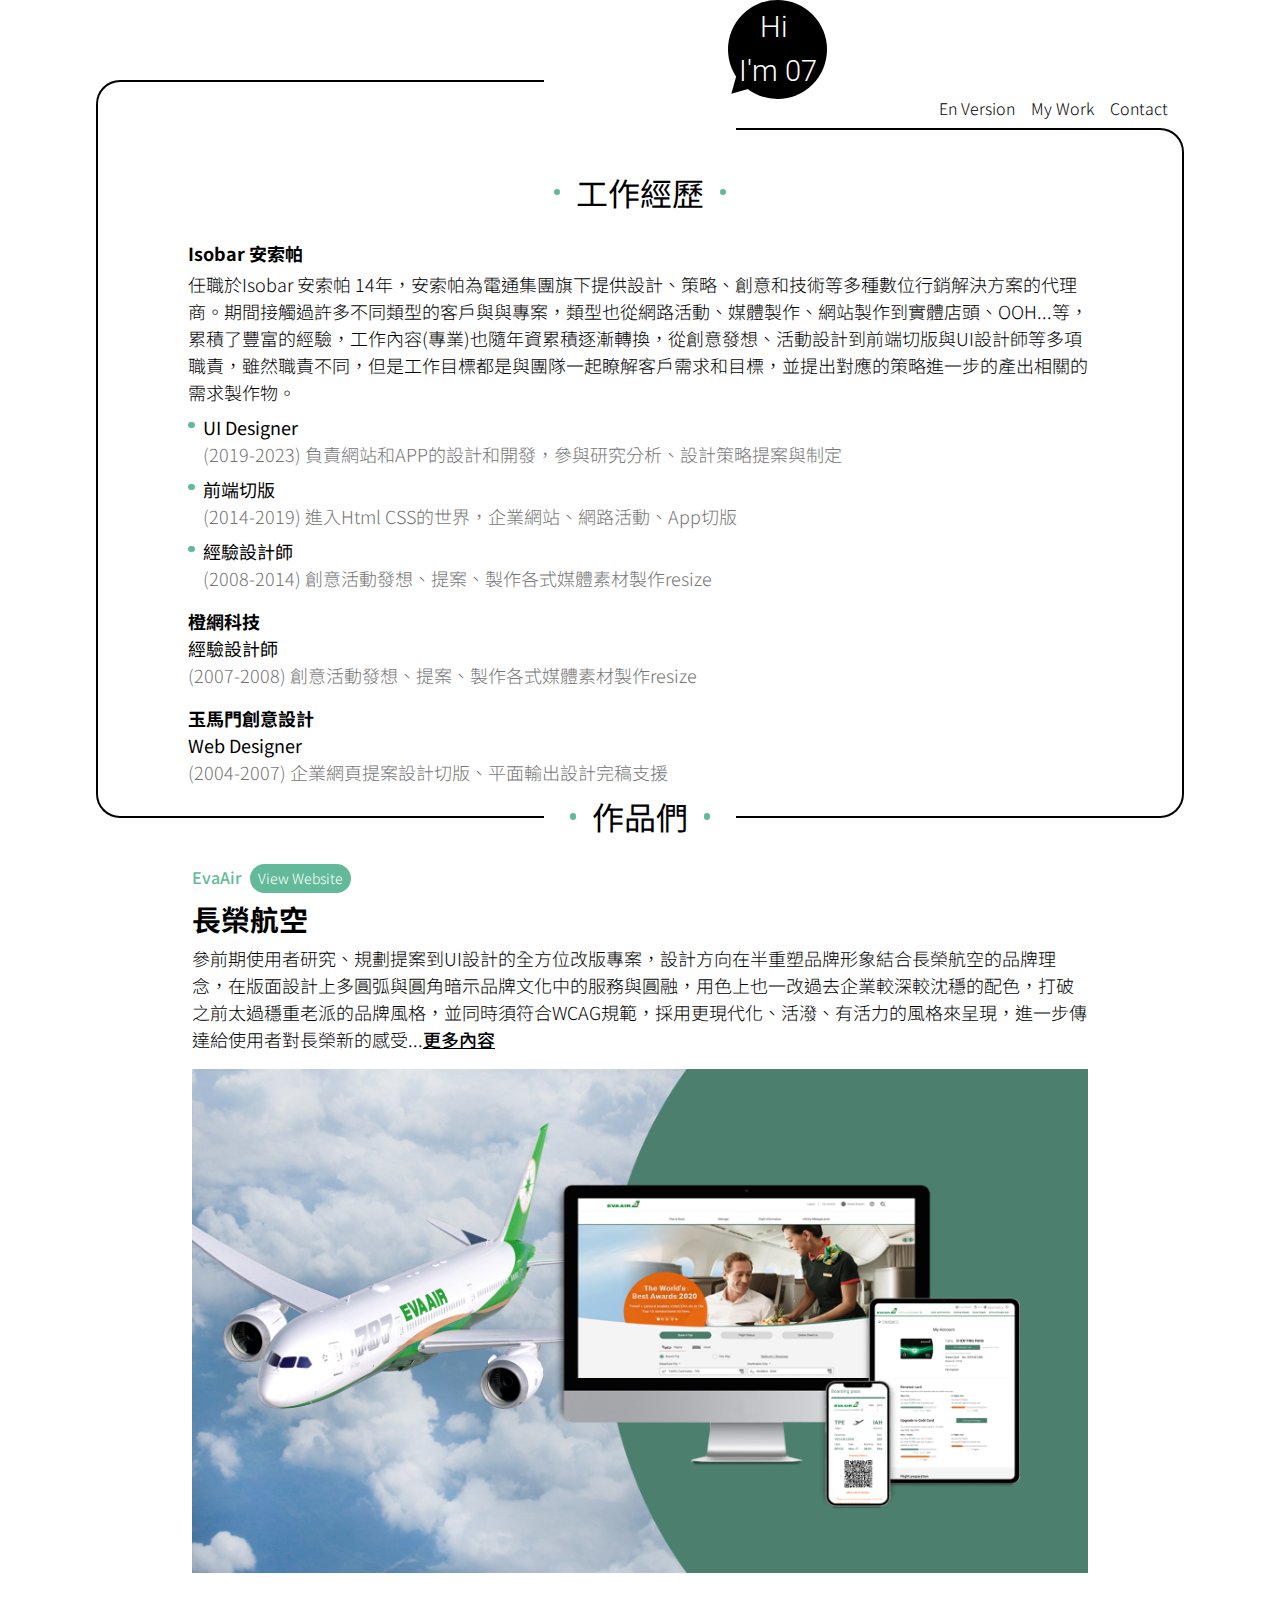
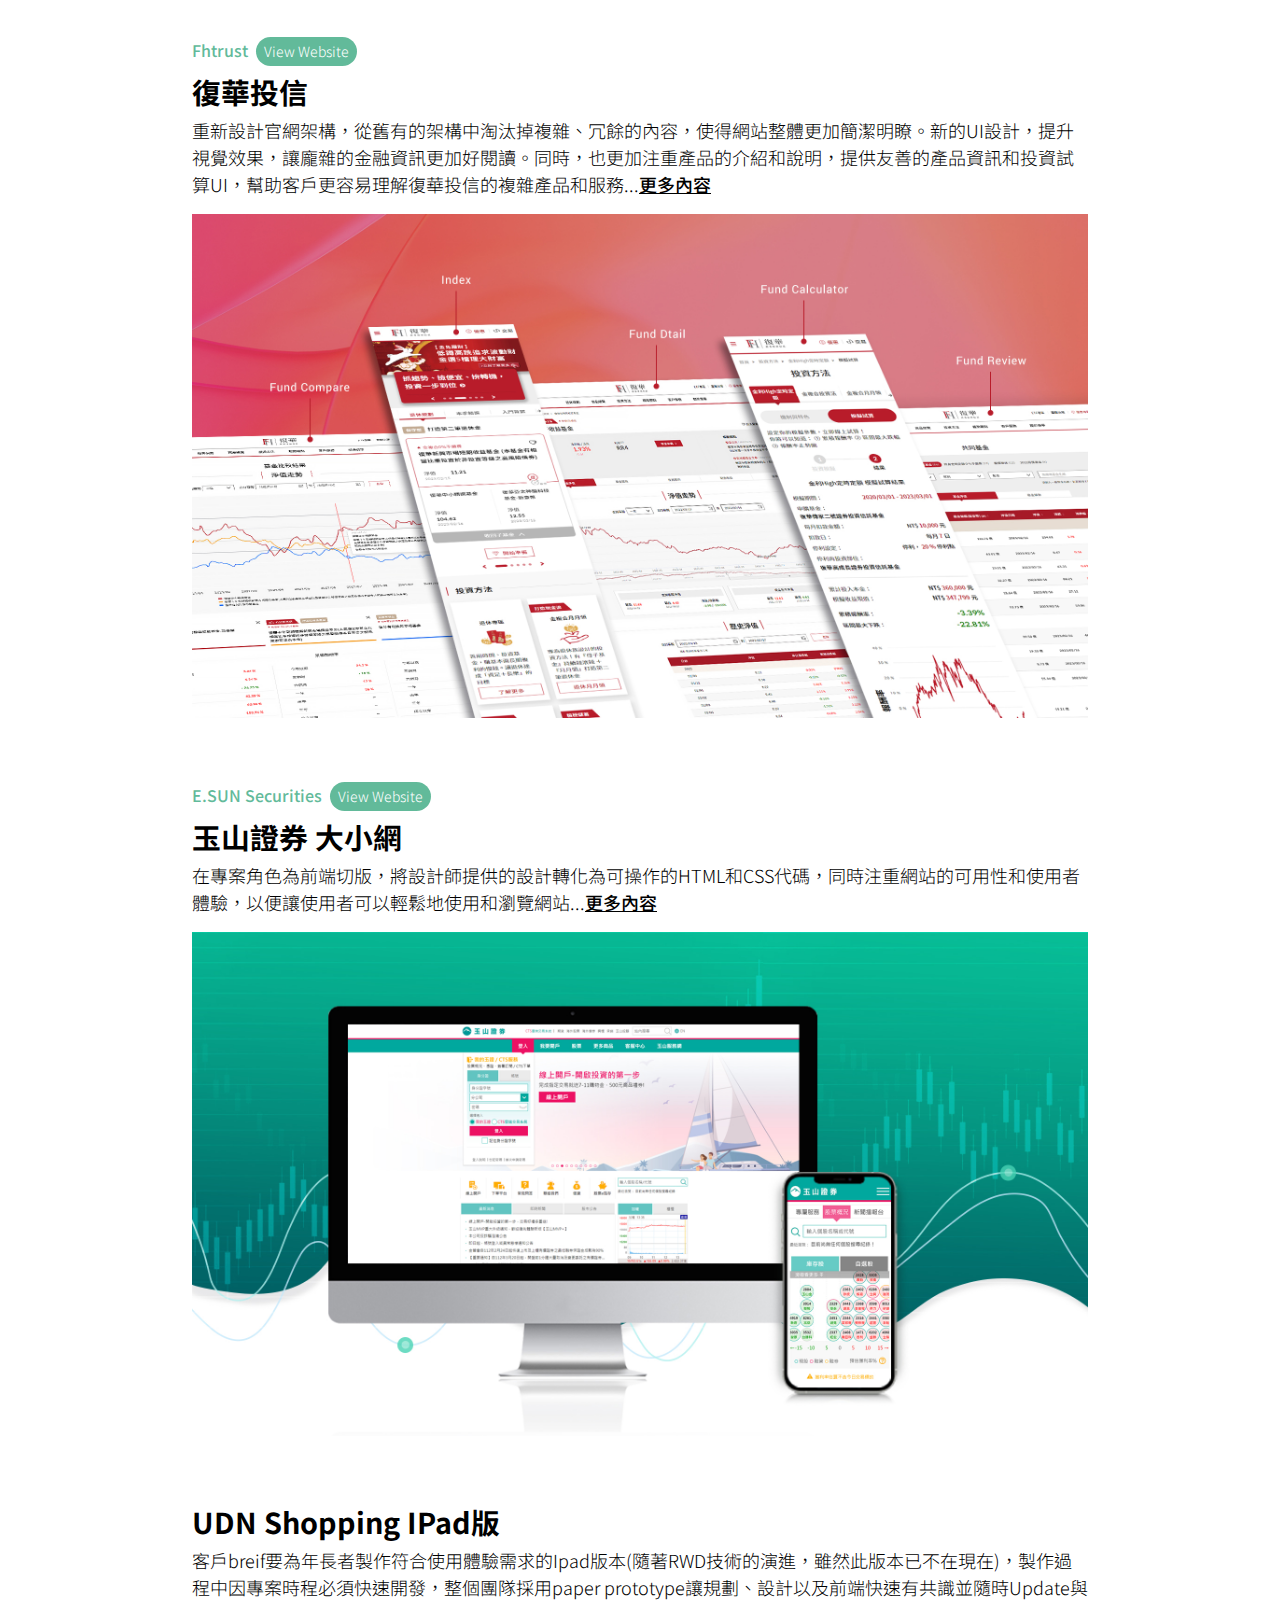
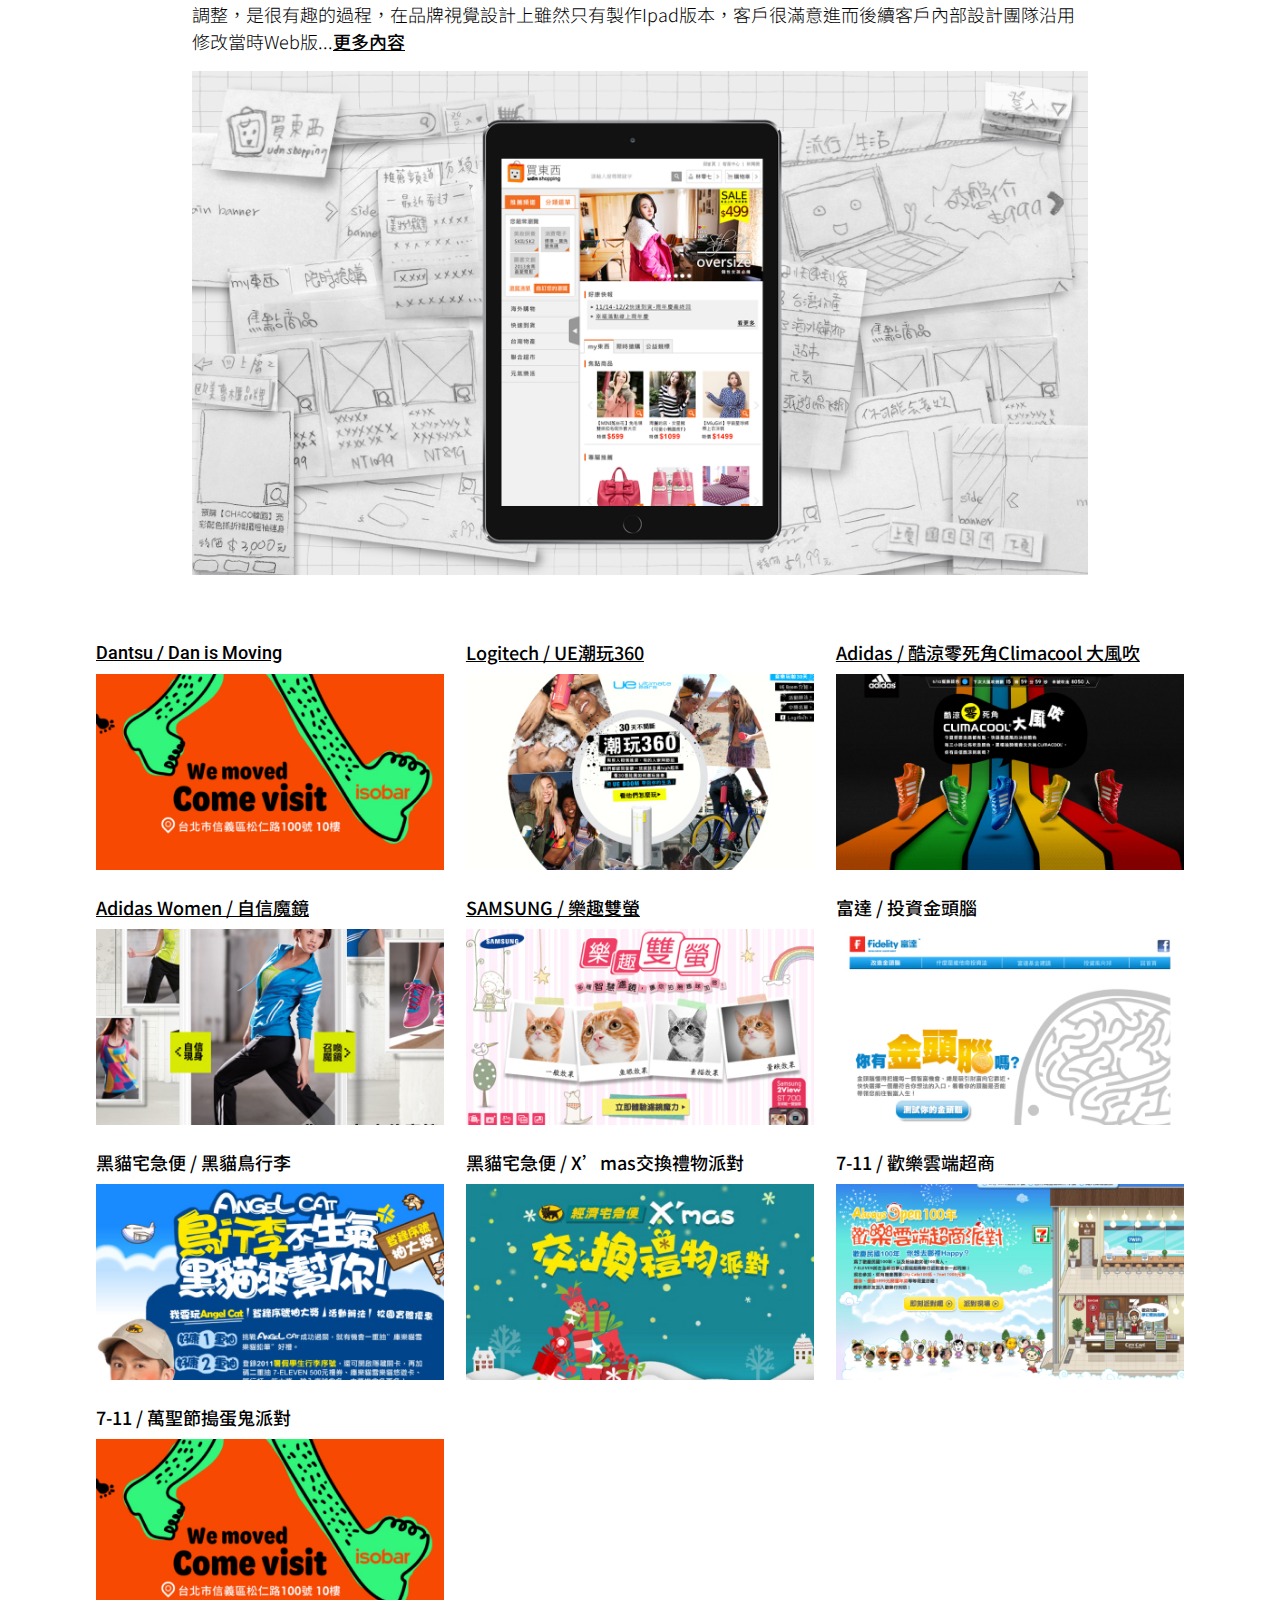
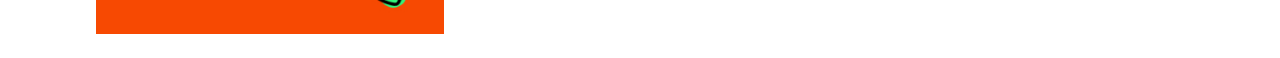
==== index.html @ 04540aa7 "content upload" ====
<!DOCTYPE html>
<html lang="zh-tw">

<head>
	<meta charset="UTF-8">
	<meta http-equiv="X-UA-Compatible" content="IE=edge">
	<meta name="viewport" content="width=device-width, initial-scale=1.0">
	<link rel="stylesheet" href="css/style.min.css">
	<link rel="preconnect" href="https://fonts.googleapis.com">
	<link rel="preconnect" href="https://fonts.gstatic.com" crossorigin>
	<link
		href="https://fonts.googleapis.com/css2?family=Noto+Sans+TC:wght@300;400;500;700&family=Roboto:wght@100;300;400;500;700&display=swap"
		rel="stylesheet">
	<title>07's Profile</title>
</head>

<body>
	<div id="wrap" class="mt-10">
		<h1 class="sr-only">07's Profile</h1>
		<div class="info contentWidth">
			<div class="avatar">
				<div class="avatarImg fontRobo"></div>
			</div>
			<nav class="nav">
				<a class="nav-item">En Version</a>
				<a class="nav-item">My Work</a>
				<a class="nav-item">Contact</a>
			</nav>
			<div class="infoContent mb-4">
				<h2 class="h2 h2--dots font-xLarge font-weight400 mt-2">工作經歷</h2>
				<div class="description mt-6 mb-8">
					<p class="font-medium font-weight700">Isobar 安索帕</p>
					<p class="font-medium mt-1">
						任職於Isobar 安索帕
						14年，安索帕為電通集團旗下提供設計、策略、創意和技術等多種數位行銷解決方案的代理商。期間接觸過許多不同類型的客戶與與專案，類型也從網路活動、媒體製作、網站製作到實體店頭、OOH...等，累積了豐富的經驗，工作內容(專業)也隨年資累積逐漸轉換，從創意發想、活動設計到前端切版與UI設計師等多項職責，雖然職責不同，但是工作目標都是與團隊一起瞭解客戶需求和目標，並提出對應的策略進一步的產出相關的需求製作物。
					</p>
					<ul class="timeline mt-2 mb-4">
						<li class="timeline-item">
							<p class="font-medium font-weight400">UI Designer<br /><span
									class="font-gray500 font-weight300">(2019-2023)
									負責網站和APP的設計和開發，參與研究分析、設計策略提案與制定</span>
							</p>
						</li>
						<li class="timeline-item">
							<p class="font-medium font-weight400">前端切版<br /><span
									class="font-gray500 font-weight300">(2014-2019) 進入Html CSS的世界，企業網站、網路活動、App切版</span>
							</p>
						</li>
						<li class="timeline-item">
							<p class="font-medium font-weight400">經驗設計師<br /><span
									class="font-gray500 font-weight300">(2008-2014) 創意活動發想、提案、製作各式媒體素材製作resize</span>
							</p>
						</li>
					</ul>
					<p class="font-medium font-weight700 mt-4">橙網科技</p>
					<p class="font-medium font-weight400">經驗設計師<br /><span
							class="font-gray500 font-weight300">(2007-2008) 創意活動發想、提案、製作各式媒體素材製作resize</span></p>
					<p class="font-medium font-weight700 mt-4">玉馬門創意設計</p>
					<p class="font-medium font-weight400">Web Designer<br /><span
							class="font-gray500 font-weight300">(2004-2007) 企業網頁提案設計切版、平面輸出設計完稿支援</span></p>
				</div>
			</div>
		</div>
		<div class="works articleWidth">
			<h2 class="h2 h2--dots h2--works font-xLarge font-weight400">作品們</h2>
			<ul class="listWorks mt-6">
				<li class="listWorks-item">
					<p><span class="font-cyan500 font-weight500">EvaAir</span><a
							href="https://www.evaair.com/zh-tw/index.html" target="_bl
						" class="link--linkOut">View
							Website</a></p>
					<h3 class="h3 font-large font-weight700 mt-1">長榮航空</h3>
					<p class="font-medium font-weight300 mt-1">
						參前期使用者研究、規劃提案到UI設計的全方位改版專案，設計方向在半重塑品牌形象結合長榮航空的品牌理念，在版面設計上多圓弧與圓角暗示品牌文化中的服務與圓融，用色上也一改過去企業較深較沈穩的配色，打破之前太過穩重老派的品牌風格，並同時須符合WCAG規範，採用更現代化、活潑、有活力的風格來呈現，進一步傳達給使用者對長榮新的感受...<a
							href="works1.html" class="link--works font-weight500">更多內容</a>
					</p>
					<img src="images/img-work1.jpg" class="img mt-4" />
				</li>
				<li class="listWorks-item">
					<p><span class="font-cyan500 font-weight500">Fhtrust</span><a href="https://www.fhtrust.com.tw/"
							target="_bl
						" class="link--linkOut">View
							Website</a></p>
					<h3 class="h3 font-large font-weight700 mt-1">復華投信</h3>
					<p class="font-medium font-weight300 mt-1">
						重新設計官網架構，從舊有的架構中淘汰掉複雜、冗餘的內容，使得網站整體更加簡潔明瞭。新的UI設計，提升視覺效果，讓龐雜的金融資訊更加好閱讀。同時，也更加注重產品的介紹和說明，提供友善的產品資訊和投資試算UI，幫助客戶更容易理解復華投信的複雜產品和服務...<a
							href="works2.html" class="link--works font-weight500">更多內容</a>
					</p>
					<img src="images/img-work2.jpg" class="img mt-4" />
				</li>
				<li class="listWorks-item">
					<p><span class="font-cyan500 font-weight500">E.SUN Securities</span><a
							href="https://www.esunsec.com.tw/" target="_bl
						" class="link--linkOut">View
							Website</a></p>
					<h3 class="h3 font-large font-weight700 mt-1">玉山證券 大小網</h3>
					<p class="font-medium font-weight300 mt-1">
						在專案角色為前端切版，將設計師提供的設計轉化為可操作的HTML和CSS代碼，同時注重網站的可用性和使用者體驗，以便讓使用者可以輕鬆地使用和瀏覽網站...<a
							href="works3.html" class="link--works font-weight500">更多內容</a>
					</p>
					<img src="images/img-work3.jpg" class="img mt-4" />
				</li>
				<li class="listWorks-item">
					<h3 class="h3 font-large font-weight700 mt-1">UDN Shopping IPad版</h3>
					<p class="font-medium font-weight300 mt-1">
						客戶breif要為年長者製作符合使用體驗需求的Ipad版本(隨著RWD技術的演進，雖然此版本已不在現在)，製作過程中因專案時程必須快速開發，整個團隊採用paper
						prototype讓規劃、設計以及前端快速有共識並隨時Update與調整，是很有趣的過程，在品牌視覺設計上雖然只有製作Ipad版本，客戶很滿意進而後續客戶內部設計團隊沿用修改當時Web版...<a
							href="works3.html" class="link--works font-weight500">更多內容</a>
					</p>
					<img src="images/img-work4.jpg" class="img mt-4" />
				</li>
			</ul>
		</div>
		<ul class="listMoreWork contentWidth">
			<li class="listMoreWork-item">
				<a href="javascript:;" class="link--works">
					<p class="fontRobo font-medium font-weight500">Dantsu / Dan is Moving</p>
					<img src="images/img-moreWorks1.jpg" alt="" class="img mt-2">
				</a>
			</li>
			<li class="listMoreWork-item">
				<a href="javascript:;" class="link--works">
					<p class="font-medium font-weight500">Logitech / UE潮玩360</p>
					<img src="images/img-moreWorks2.jpg" alt="" class="img mt-2">
				</a>
			</li>
			<li class="listMoreWork-item">
				<a href="javascript:;" class="link--works">
					<p class="font-medium font-weight500">Adidas / 酷涼零死角Climacool 大風吹</p>
					<img src="images/img-moreWorks3.jpg" alt="" class="img mt-2">
				</a>
			</li>
			<li class="listMoreWork-item">
				<a href="javascript:;" class="link--works">
					<p class="font-medium font-weight500">Adidas Women / 自信魔鏡</p>
					<img src="images/img-moreWorks4.jpg" alt="" class="img mt-2">
				</a>
			</li>
			<li class="listMoreWork-item">
				<a href="javascript:;" class="link--works">
					<p class="font-medium font-weight500">SAMSUNG / 樂趣雙螢</p>
					<img src="images/img-moreWorks5.jpg" alt="" class="img mt-2">
				</a>
			</li>
			<li class="listMoreWork-item">
				<p class="font-medium font-weight500">富達 / 投資金頭腦</p>
				<img src="images/img-moreWorks6.jpg" alt="" class="img mt-2">
			</li>
			<li class="listMoreWork-item">
				<p class="font-medium font-weight500">黑貓宅急便 / 黑貓鳥行李</p>
				<img src="images/img-moreWorks7.jpg" alt="" class="img mt-2">
			</li>
			<li class="listMoreWork-item">
				<p class="font-medium font-weight500">黑貓宅急便 / X’mas交換禮物派對</p>
				<img src="images/img-moreWorks8.jpg" alt="" class="img mt-2">
			</li>
			<li class="listMoreWork-item">
				<p class="font-medium font-weight500">7-11 / 歡樂雲端超商</p>
				<img src="images/img-moreWorks9.jpg" alt="" class="img mt-2">
			</li>
			<li class="listMoreWork-item">
				<p class="font-medium font-weight500">7-11 / 萬聖節搗蛋鬼派對</p>
				<img src="images/img-moreWorks1.jpg" alt="" class="img mt-2">
			</li>
		</ul>
	</div>
</body>

</html>
---- css/style.min.css ----
*,*:before,*:after{box-sizing:border-box}html,body,div,span,object,iframe,figure,h1,h2,h3,h4,h5,h6,p,blockquote,pre,a,code,em,img,small,strike,strong,sub,sup,tt,b,u,i,ol,ul,li,fieldset,form,label,table,caption,tbody,tfoot,thead,tr,th,td,main,canvas,embed,footer,header,nav,section,video{margin:0;padding:0;border:0;font-size:100%;font:inherit;vertical-align:baseline;text-rendering:optimizeLegibility;-webkit-font-smoothing:antialiased;-webkit-text-size-adjust:none;-moz-text-size-adjust:none;text-size-adjust:none}footer,header,nav,section,main{display:block}body{line-height:1}ol,ul{list-style:none}blockquote,q{quotes:none}blockquote:before,blockquote:after,q:before,q:after{content:"";content:none}table{border-collapse:collapse;border-spacing:0}input{-webkit-appearance:none;border-radius:0}input,label,select,button,textarea{margin:0;border:0;padding:0;display:inline-block;vertical-align:middle;white-space:normal;background:none;line-height:1;border-radius:0}input:focus{outline:0}input,textarea{box-sizing:content-box}.sr-only{width:1px;height:1px;display:inline-block;position:absolute;padding:0;margin:-1px;border:0;clip:rect(0 0 0 0);overflow:hidden}:root{--font-xxLarge: 3rem;--font-xLarge: 2rem;--font-large: 1.8rem;--font-medium: 1.125rem;--font-small: 0.875rem;--gray-900: #000000;--gray-500: #767676;--gray-200: #CCCCCC;--cyan-500: #62BA9A;--green-eva: #4B7D6B}.block{display:block}.inlineBlock{display:inline-block}.bold{font-weight:bold}.alignCenter{text-align:center}.sr-only{width:1px;height:1px;display:inline-block;position:absolute;padding:0;margin:-1px;border:0;clip:rect(0 0 0 0);overflow:hidden}.fontRobo{font-family:"Roboto"}.h2--dots{display:flex;justify-content:center;align-items:center}.h2--dots::before,.h2--dots::after{content:"";width:.4rem;height:.4rem;display:inline-block;background:var(--cyan-500);border-radius:50%;margin:0 1rem}.h2--works{margin-top:-1.6rem}.font-xxLarge{font-size:var(--font-xxLarge)}.font-xLarge{font-size:var(--font-xLarge)}.font-large{font-size:var(--font-large)}.font-medium{font-size:var(--font-medium)}.font-small{font-size:var(--font-small)}.font-weight700{font-weight:700}.font-weight500{font-weight:500}.font-weight400{font-weight:400}.font-weight300{font-weight:300}.font-gray500{color:var(--gray-500)}.font-cyan500{color:var(--cyan-500)}.font-white{color:#fff}.text-underline{text-decoration:underline}.mt-1{margin-top:.25rem}.mt-2{margin-top:.5rem}.mt-3{margin-top:.75rem}.mt-4{margin-top:1rem}.mt-5{margin-top:1.25rem}.mt-6{margin-top:1.5rem}.mt-7{margin-top:1.75rem}.mt-8{margin-top:2rem}.mt-9{margin-top:2.25rem}.mt-10{margin-top:2.5rem}.mt-11{margin-top:2.75rem}.mt-12{margin-top:3rem}.mt-13{margin-top:3.25rem}.mt-14{margin-top:3.5rem}.mt-15{margin-top:3.75rem}.mt-16{margin-top:4rem}.mt-17{margin-top:4.25rem}.mt-18{margin-top:4.5rem}.mt-19{margin-top:4.75rem}.mt-20{margin-top:5rem}.mr-1{margin-right:.25rem}.mr-2{margin-right:.5rem}.mr-3{margin-right:.75rem}.mr-4{margin-right:1rem}.mr-5{margin-right:1.25rem}.mr-6{margin-right:1.5rem}.mr-7{margin-right:1.75rem}.mr-8{margin-right:2rem}.mr-9{margin-right:2.25rem}.mr-10{margin-right:2.5rem}.mr-11{margin-right:2.75rem}.mr-12{margin-right:3rem}.mr-13{margin-right:3.25rem}.mr-14{margin-right:3.5rem}.mr-15{margin-right:3.75rem}.mr-16{margin-right:4rem}.mr-17{margin-right:4.25rem}.mr-18{margin-right:4.5rem}.mr-19{margin-right:4.75rem}.mr-20{margin-right:5rem}.mb-1{margin-bottom:.25rem}.mb-2{margin-bottom:.5rem}.mb-3{margin-bottom:.75rem}.mb-4{margin-bottom:1rem}.mb-5{margin-bottom:1.25rem}.mb-6{margin-bottom:1.5rem}.mb-7{margin-bottom:1.75rem}.mb-8{margin-bottom:2rem}.mb-9{margin-bottom:2.25rem}.mb-10{margin-bottom:2.5rem}.mb-11{margin-bottom:2.75rem}.mb-12{margin-bottom:3rem}.mb-13{margin-bottom:3.25rem}.mb-14{margin-bottom:3.5rem}.mb-15{margin-bottom:3.75rem}.mb-16{margin-bottom:4rem}.mb-17{margin-bottom:4.25rem}.mb-18{margin-bottom:4.5rem}.mb-19{margin-bottom:4.75rem}.mb-20{margin-bottom:5rem}.ml-1{margin-left:.25rem}.ml-2{margin-left:.5rem}.ml-3{margin-left:.75rem}.ml-4{margin-left:1rem}.ml-5{margin-left:1.25rem}.ml-6{margin-left:1.5rem}.ml-7{margin-left:1.75rem}.ml-8{margin-left:2rem}.ml-9{margin-left:2.25rem}.ml-10{margin-left:2.5rem}.ml-11{margin-left:2.75rem}.ml-12{margin-left:3rem}.ml-13{margin-left:3.25rem}.ml-14{margin-left:3.5rem}.ml-15{margin-left:3.75rem}.ml-16{margin-left:4rem}.ml-17{margin-left:4.25rem}.ml-18{margin-left:4.5rem}.ml-19{margin-left:4.75rem}.ml-20{margin-left:5rem}.pt-1{padding-top:.25rem}.pt-2{padding-top:.5rem}.pt-3{padding-top:.75rem}.pt-4{padding-top:1rem}.pt-5{padding-top:1.25rem}.pt-6{padding-top:1.5rem}.pt-7{padding-top:1.75rem}.pt-8{padding-top:2rem}.pt-9{padding-top:2.25rem}.pt-10{padding-top:2.5rem}.pt-11{padding-top:2.75rem}.pt-12{padding-top:3rem}.pt-13{padding-top:3.25rem}.pt-14{padding-top:3.5rem}.pt-15{padding-top:3.75rem}.pt-16{padding-top:4rem}.pt-17{padding-top:4.25rem}.pt-18{padding-top:4.5rem}.pt-19{padding-top:4.75rem}.pt-20{padding-top:5rem}.pr-1{padding-right:.25rem}.pr-2{padding-right:.5rem}.pr-3{padding-right:.75rem}.pr-4{padding-right:1rem}.pr-5{padding-right:1.25rem}.pr-6{padding-right:1.5rem}.pr-7{padding-right:1.75rem}.pr-8{padding-right:2rem}.pr-9{padding-right:2.25rem}.pr-10{padding-right:2.5rem}.pr-11{padding-right:2.75rem}.pr-12{padding-right:3rem}.pr-13{padding-right:3.25rem}.pr-14{padding-right:3.5rem}.pr-15{padding-right:3.75rem}.pr-16{padding-right:4rem}.pr-17{padding-right:4.25rem}.pr-18{padding-right:4.5rem}.pr-19{padding-right:4.75rem}.pr-20{padding-right:5rem}.pb-1{padding-bottom:.25rem}.pb-2{padding-bottom:.5rem}.pb-3{padding-bottom:.75rem}.pb-4{padding-bottom:1rem}.pb-5{padding-bottom:1.25rem}.pb-6{padding-bottom:1.5rem}.pb-7{padding-bottom:1.75rem}.pb-8{padding-bottom:2rem}.pb-9{padding-bottom:2.25rem}.pb-10{padding-bottom:2.5rem}.pb-11{padding-bottom:2.75rem}.pb-12{padding-bottom:3rem}.pb-13{padding-bottom:3.25rem}.pb-14{padding-bottom:3.5rem}.pb-15{padding-bottom:3.75rem}.pb-16{padding-bottom:4rem}.pb-17{padding-bottom:4.25rem}.pb-18{padding-bottom:4.5rem}.pb-19{padding-bottom:4.75rem}.pb-20{padding-bottom:5rem}.pl-1{padding-left:.25rem}.pl-2{padding-left:.5rem}.pl-3{padding-left:.75rem}.pl-4{padding-left:1rem}.pl-5{padding-left:1.25rem}.pl-6{padding-left:1.5rem}.pl-7{padding-left:1.75rem}.pl-8{padding-left:2rem}.pl-9{padding-left:2.25rem}.pl-10{padding-left:2.5rem}.pl-11{padding-left:2.75rem}.pl-12{padding-left:3rem}.pl-13{padding-left:3.25rem}.pl-14{padding-left:3.5rem}.pl-15{padding-left:3.75rem}.pl-16{padding-left:4rem}.pl-17{padding-left:4.25rem}.pl-18{padding-left:4.5rem}.pl-19{padding-left:4.75rem}.pl-20{padding-left:5rem}.link--linkOut{display:inline-block;background-color:var(--cyan-500);color:#fff;font-size:var(--font-small);padding:.25rem .5rem;margin-left:.5rem;border-radius:1.5rem;text-decoration:none}.link--pageLinkOut{display:inline-block;background-color:#fff;font-size:var(--font--medium);font-weight:500;padding:.5rem 1rem;border-radius:1.5rem;text-decoration:none;transition:background .5s ease-in-out;box-sizing:border-box}.link--pageLinkOut:hover{background-color:var(--green-eva);color:#fff;outline:#fff 1px solid;outline-offset:-1px}.link--pageLinkOutEva{color:var(--green-eva)}.link--morePage{width:100%;height:100%;display:block;color:var(--gray-900);font-size:var(--font-medium);font-weight:500;text-decoration:none}.link--works{color:var(--gray-900)}.link--works:hover{text-decoration:underline}.contentWidth{width:85%}.articleWidth{width:70%}.avatar{width:100%;display:flex;justify-content:center}.avatarImg{width:10rem;height:10rem;position:relative;background:url(../images/Avatar.svg) no-repeat 0 0;background-size:100%}.avatarImg::before,.avatarImg::after{position:absolute;left:105%}.avatarImg::before{content:"Hi \aI'm 07";width:6.2rem;height:6.2rem;display:flex;justify-content:center;align-items:center;background-color:#000;color:#fff;font-size:var(--font-large);text-align:center;white-space:pre;border-radius:50%}.avatarImg::after{content:"";width:0;height:0;top:50%;border:.6rem solid rgba(0,0,0,0);border-top:1rem solid #000;border-bottom:0;transform:rotate(45deg)}.info{position:relative;margin:0 auto}.info::before,.info::after{content:"";width:calc(50% - 6rem);display:block;position:absolute;border:.125rem solid var(--gray-900);border-right:0;border-top-left-radius:1.5rem;border-bottom-left-radius:1.5rem;z-index:-1}.info::before{height:calc(100% - 5rem);top:5rem;left:0}.info::after{height:calc(100% - 8rem);top:8rem;right:0;transform:rotate(180deg)}.infoContent{width:83%;display:flex;flex-flow:column nowrap;align-items:center;margin:0 auto}.timeline-item{display:flex;flex-flow:row nowrap;margin-bottom:.5rem;list-style:none}.timeline-item::before{content:"";width:.4rem;height:.4rem;display:inline-block;background-color:var(--cyan-500);border-radius:50%;margin-top:.5rem;margin-right:.5rem}.works{margin:0 auto}.listWorks-item{margin-bottom:4rem}.listMoreWork{display:flex;flex-flow:row wrap;justify-content:space-between;margin:0 auto}.listMoreWork-item{width:32%;margin-bottom:1.5rem}.listMorePage{display:flex;flex-flow:row nowrap;justify-content:space-between}.listMorePage-item{width:48%}.main-page{padding-top:4rem;margin-left:auto;margin-right:auto}.nav{position:absolute;right:0;top:6rem;display:flex;flex-flow:row nowrap}.nav-item{display:inline-block;margin-right:1rem}.nav-page{width:100%;color:#fff;text-align:right}.img{width:100%;display:block}.img--outline{border:var(--gray-200) 1px solid}.img--demopageMobile{max-width:22.5rem;margin-left:auto;margin-right:auto}.article{margin-left:auto;margin-right:auto}.tabs{width:100%;justify-content:center;display:flex}.tabs-button{display:flex;flex-flow:column nowrap;justify-content:center;align-items:center;color:#fff;font-size:var(--font-medium);font-weight:500;opacity:.5;transition:opacity .5s ease-in-out}.tabs-button::before{content:"";width:2rem;height:2rem;display:block}.tabs-button--desktop::before{background:url(../images/icon-desktop.svg) no-repeat 0 0;background-size:100%}.tabs-button--mobile::before{background:url(../images/icon-mobile.svg) no-repeat 0 0;background-size:100%}.tabs-button.active{opacity:1}.tabsContent{width:100%;position:relative}.tabsContent-item{width:100%;position:absolute;top:0;left:0;opacity:0;transition:opacity .5s ease-in-out;z-index:0}.tabsContent-item.active{opacity:1;z-index:5}.header{width:100%;display:flex;flex-flow:column nowrap;justify-content:center;align-items:center}.header-eva{background-color:var(--green-eva)}.lightbox{display:none;z-index:-1}.lightbox:target{width:100%;height:100%;display:flex;justify-content:center;position:absolute;top:0;left:0;background-color:rgba(0,0,0,.8);z-index:20}.lightbox-content{width:80%}.lightbox-close{width:2rem;height:2rem;display:block;background:url(../images/icon-close.svg) no-repeat 0 0;background-size:100%;position:absolute;top:2rem;right:2rem}@media only screen and (max-width: 576px){.contentWidth{width:90%}.articleWidth{width:80%}.listMoreWork{flex-flow:column nowrap}.listMoreWork-item{width:100%}}@media only screen and (min-width: 1440px){.contentWidth{width:80%}.articleWidth{width:65%}.lightbox-content{width:65%}}html,body{position:relative;font-size:16px}body{font-family:"Noto Sans TC","Roboto",Arial,Helvetica,sans-serif;font-size:16px;font-weight:300;line-height:1.5}#wrap{width:100%;margin:0 auto}/*# sourceMappingURL=style.min.css.map */
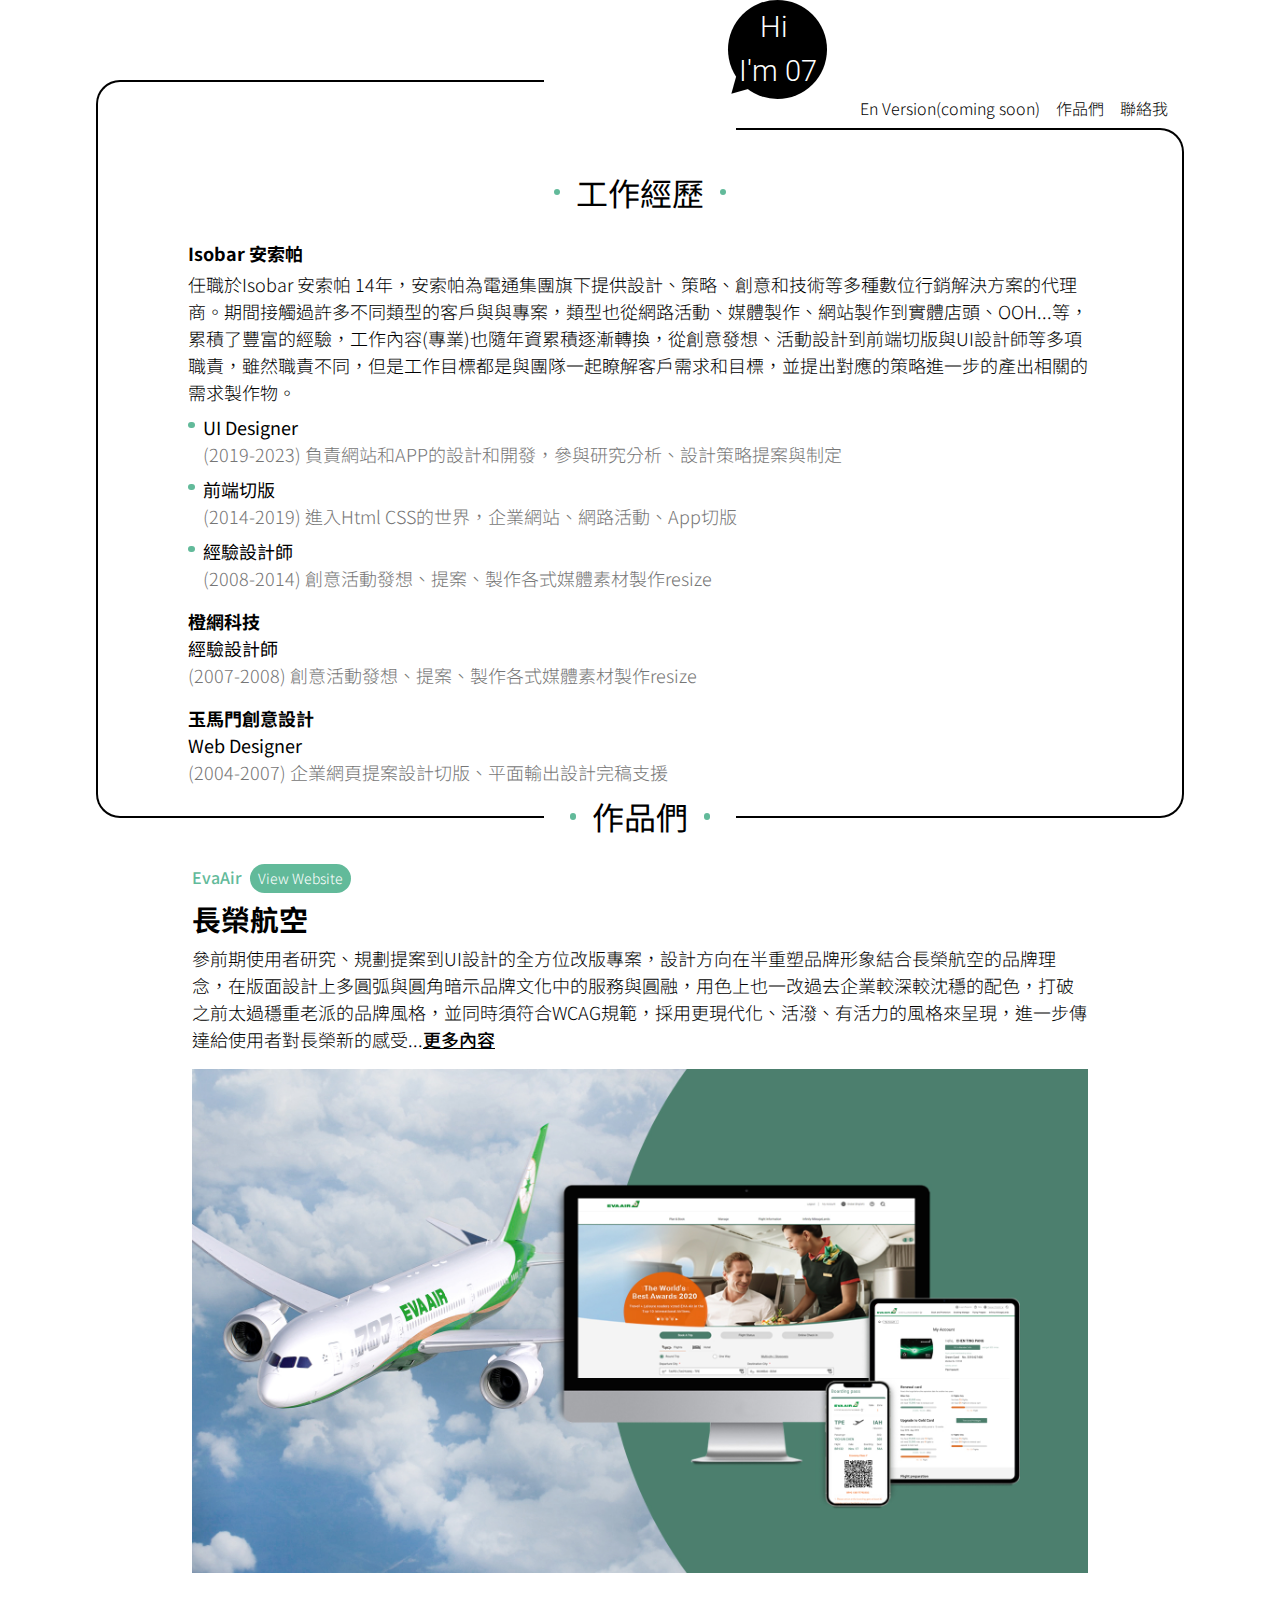
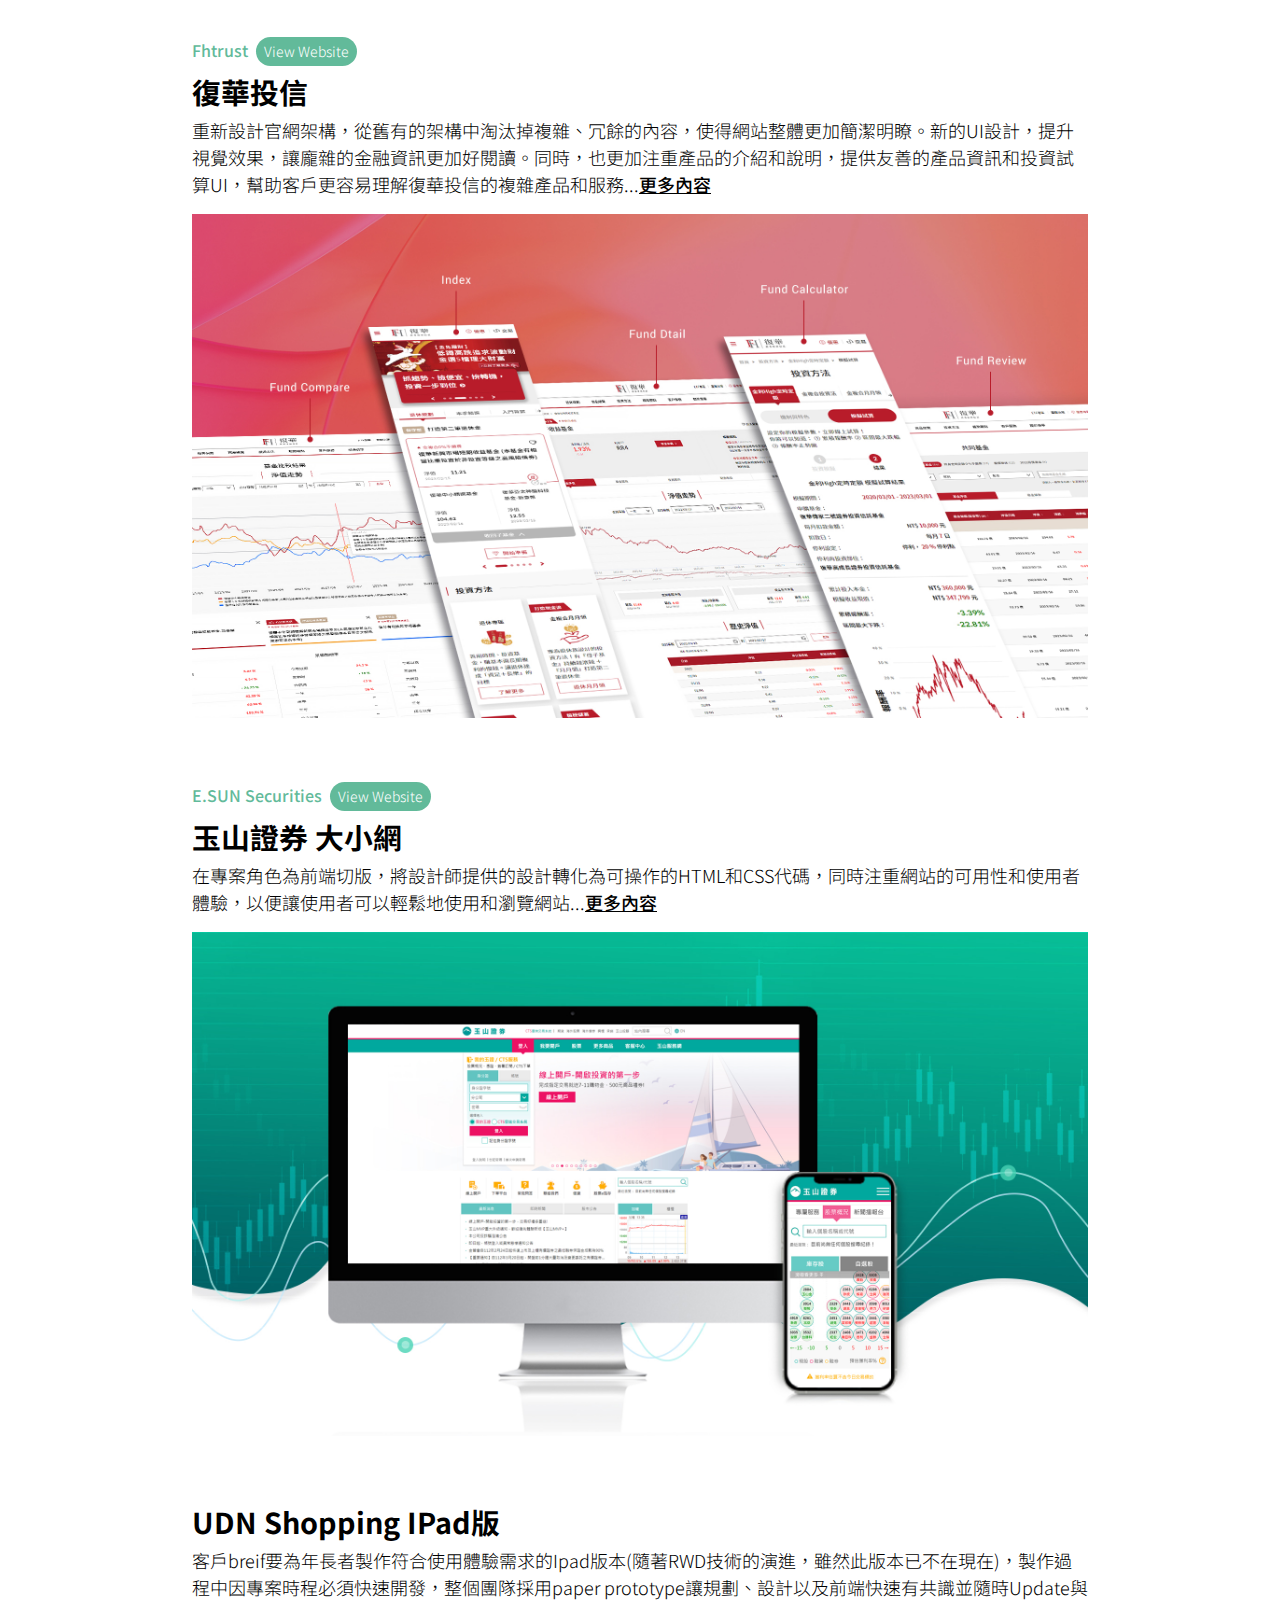
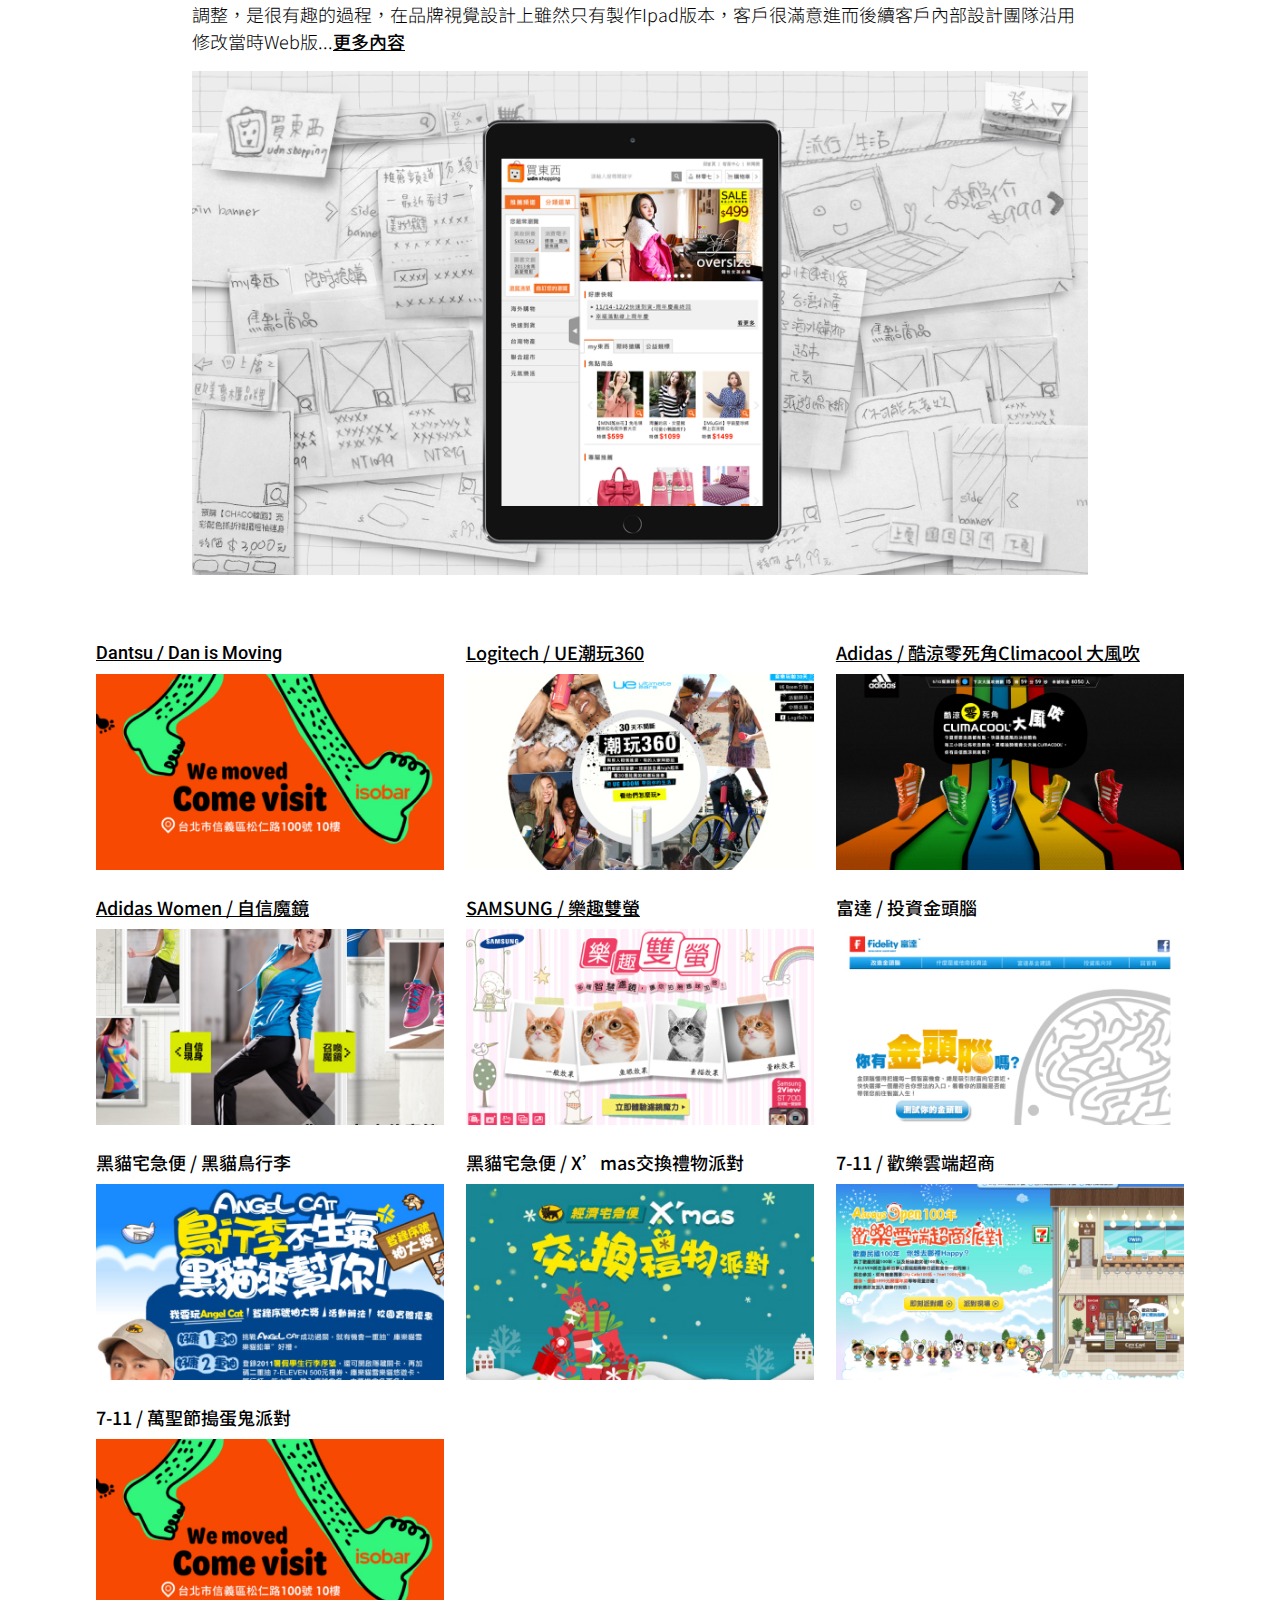
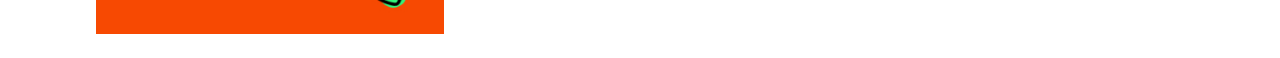
==== commit 3994b749: "content upload" ====
--- a/index.html
+++ b/index.html
@@ -12,6 +12,11 @@
 		href="https://fonts.googleapis.com/css2?family=Noto+Sans+TC:wght@300;400;500;700&family=Roboto:wght@100;300;400;500;700&display=swap"
 		rel="stylesheet">
 	<title>07's Profile</title>
+	<style>
+		html {
+			scroll-behavior: smooth;
+		}
+	</style>
 </head>
 
 <body>
@@ -22,9 +27,9 @@
 				<div class="avatarImg fontRobo"></div>
 			</div>
 			<nav class="nav">
-				<a class="nav-item">En Version</a>
-				<a class="nav-item">My Work</a>
-				<a class="nav-item">Contact</a>
+				<a href="javascript:;" class="nav-item">En Version(coming soon)</a>
+				<a href="#works" class="nav-item">作品們</a>
+				<a href="#contact" class="nav-item">聯絡我</a>
 			</nav>
 			<div class="infoContent mb-4">
 				<h2 class="h2 h2--dots font-xLarge font-weight400 mt-2">工作經歷</h2>
@@ -62,7 +67,7 @@
 			</div>
 		</div>
 		<div class="works articleWidth">
-			<h2 class="h2 h2--dots h2--works font-xLarge font-weight400">作品們</h2>
+			<h2 id="works" class="h2 h2--dots h2--works font-xLarge font-weight400">作品們</h2>
 			<ul class="listWorks mt-6">
 				<li class="listWorks-item">
 					<p><span class="font-cyan500 font-weight500">EvaAir</span><a
--- a/css/style.min.css
+++ b/css/style.min.css
@@ -1 +1 @@
-*,*:before,*:after{box-sizing:border-box}html,body,div,span,object,iframe,figure,h1,h2,h3,h4,h5,h6,p,blockquote,pre,a,code,em,img,small,strike,strong,sub,sup,tt,b,u,i,ol,ul,li,fieldset,form,label,table,caption,tbody,tfoot,thead,tr,th,td,main,canvas,embed,footer,header,nav,section,video{margin:0;padding:0;border:0;font-size:100%;font:inherit;vertical-align:baseline;text-rendering:optimizeLegibility;-webkit-font-smoothing:antialiased;-webkit-text-size-adjust:none;-moz-text-size-adjust:none;text-size-adjust:none}footer,header,nav,section,main{display:block}body{line-height:1}ol,ul{list-style:none}blockquote,q{quotes:none}blockquote:before,blockquote:after,q:before,q:after{content:"";content:none}table{border-collapse:collapse;border-spacing:0}input{-webkit-appearance:none;border-radius:0}input,label,select,button,textarea{margin:0;border:0;padding:0;display:inline-block;vertical-align:middle;white-space:normal;background:none;line-height:1;border-radius:0}input:focus{outline:0}input,textarea{box-sizing:content-box}.sr-only{width:1px;height:1px;display:inline-block;position:absolute;padding:0;margin:-1px;border:0;clip:rect(0 0 0 0);overflow:hidden}:root{--font-xxLarge: 3rem;--font-xLarge: 2rem;--font-large: 1.8rem;--font-medium: 1.125rem;--font-small: 0.875rem;--gray-900: #000000;--gray-500: #767676;--gray-200: #CCCCCC;--cyan-500: #62BA9A;--green-eva: #4B7D6B}.block{display:block}.inlineBlock{display:inline-block}.bold{font-weight:bold}.alignCenter{text-align:center}.sr-only{width:1px;height:1px;display:inline-block;position:absolute;padding:0;margin:-1px;border:0;clip:rect(0 0 0 0);overflow:hidden}.fontRobo{font-family:"Roboto"}.h2--dots{display:flex;justify-content:center;align-items:center}.h2--dots::before,.h2--dots::after{content:"";width:.4rem;height:.4rem;display:inline-block;background:var(--cyan-500);border-radius:50%;margin:0 1rem}.h2--works{margin-top:-1.6rem}.font-xxLarge{font-size:var(--font-xxLarge)}.font-xLarge{font-size:var(--font-xLarge)}.font-large{font-size:var(--font-large)}.font-medium{font-size:var(--font-medium)}.font-small{font-size:var(--font-small)}.font-weight700{font-weight:700}.font-weight500{font-weight:500}.font-weight400{font-weight:400}.font-weight300{font-weight:300}.font-gray500{color:var(--gray-500)}.font-cyan500{color:var(--cyan-500)}.font-white{color:#fff}.text-underline{text-decoration:underline}.mt-1{margin-top:.25rem}.mt-2{margin-top:.5rem}.mt-3{margin-top:.75rem}.mt-4{margin-top:1rem}.mt-5{margin-top:1.25rem}.mt-6{margin-top:1.5rem}.mt-7{margin-top:1.75rem}.mt-8{margin-top:2rem}.mt-9{margin-top:2.25rem}.mt-10{margin-top:2.5rem}.mt-11{margin-top:2.75rem}.mt-12{margin-top:3rem}.mt-13{margin-top:3.25rem}.mt-14{margin-top:3.5rem}.mt-15{margin-top:3.75rem}.mt-16{margin-top:4rem}.mt-17{margin-top:4.25rem}.mt-18{margin-top:4.5rem}.mt-19{margin-top:4.75rem}.mt-20{margin-top:5rem}.mr-1{margin-right:.25rem}.mr-2{margin-right:.5rem}.mr-3{margin-right:.75rem}.mr-4{margin-right:1rem}.mr-5{margin-right:1.25rem}.mr-6{margin-right:1.5rem}.mr-7{margin-right:1.75rem}.mr-8{margin-right:2rem}.mr-9{margin-right:2.25rem}.mr-10{margin-right:2.5rem}.mr-11{margin-right:2.75rem}.mr-12{margin-right:3rem}.mr-13{margin-right:3.25rem}.mr-14{margin-right:3.5rem}.mr-15{margin-right:3.75rem}.mr-16{margin-right:4rem}.mr-17{margin-right:4.25rem}.mr-18{margin-right:4.5rem}.mr-19{margin-right:4.75rem}.mr-20{margin-right:5rem}.mb-1{margin-bottom:.25rem}.mb-2{margin-bottom:.5rem}.mb-3{margin-bottom:.75rem}.mb-4{margin-bottom:1rem}.mb-5{margin-bottom:1.25rem}.mb-6{margin-bottom:1.5rem}.mb-7{margin-bottom:1.75rem}.mb-8{margin-bottom:2rem}.mb-9{margin-bottom:2.25rem}.mb-10{margin-bottom:2.5rem}.mb-11{margin-bottom:2.75rem}.mb-12{margin-bottom:3rem}.mb-13{margin-bottom:3.25rem}.mb-14{margin-bottom:3.5rem}.mb-15{margin-bottom:3.75rem}.mb-16{margin-bottom:4rem}.mb-17{margin-bottom:4.25rem}.mb-18{margin-bottom:4.5rem}.mb-19{margin-bottom:4.75rem}.mb-20{margin-bottom:5rem}.ml-1{margin-left:.25rem}.ml-2{margin-left:.5rem}.ml-3{margin-left:.75rem}.ml-4{margin-left:1rem}.ml-5{margin-left:1.25rem}.ml-6{margin-left:1.5rem}.ml-7{margin-left:1.75rem}.ml-8{margin-left:2rem}.ml-9{margin-left:2.25rem}.ml-10{margin-left:2.5rem}.ml-11{margin-left:2.75rem}.ml-12{margin-left:3rem}.ml-13{margin-left:3.25rem}.ml-14{margin-left:3.5rem}.ml-15{margin-left:3.75rem}.ml-16{margin-left:4rem}.ml-17{margin-left:4.25rem}.ml-18{margin-left:4.5rem}.ml-19{margin-left:4.75rem}.ml-20{margin-left:5rem}.pt-1{padding-top:.25rem}.pt-2{padding-top:.5rem}.pt-3{padding-top:.75rem}.pt-4{padding-top:1rem}.pt-5{padding-top:1.25rem}.pt-6{padding-top:1.5rem}.pt-7{padding-top:1.75rem}.pt-8{padding-top:2rem}.pt-9{padding-top:2.25rem}.pt-10{padding-top:2.5rem}.pt-11{padding-top:2.75rem}.pt-12{padding-top:3rem}.pt-13{padding-top:3.25rem}.pt-14{padding-top:3.5rem}.pt-15{padding-top:3.75rem}.pt-16{padding-top:4rem}.pt-17{padding-top:4.25rem}.pt-18{padding-top:4.5rem}.pt-19{padding-top:4.75rem}.pt-20{padding-top:5rem}.pr-1{padding-right:.25rem}.pr-2{padding-right:.5rem}.pr-3{padding-right:.75rem}.pr-4{padding-right:1rem}.pr-5{padding-right:1.25rem}.pr-6{padding-right:1.5rem}.pr-7{padding-right:1.75rem}.pr-8{padding-right:2rem}.pr-9{padding-right:2.25rem}.pr-10{padding-right:2.5rem}.pr-11{padding-right:2.75rem}.pr-12{padding-right:3rem}.pr-13{padding-right:3.25rem}.pr-14{padding-right:3.5rem}.pr-15{padding-right:3.75rem}.pr-16{padding-right:4rem}.pr-17{padding-right:4.25rem}.pr-18{padding-right:4.5rem}.pr-19{padding-right:4.75rem}.pr-20{padding-right:5rem}.pb-1{padding-bottom:.25rem}.pb-2{padding-bottom:.5rem}.pb-3{padding-bottom:.75rem}.pb-4{padding-bottom:1rem}.pb-5{padding-bottom:1.25rem}.pb-6{padding-bottom:1.5rem}.pb-7{padding-bottom:1.75rem}.pb-8{padding-bottom:2rem}.pb-9{padding-bottom:2.25rem}.pb-10{padding-bottom:2.5rem}.pb-11{padding-bottom:2.75rem}.pb-12{padding-bottom:3rem}.pb-13{padding-bottom:3.25rem}.pb-14{padding-bottom:3.5rem}.pb-15{padding-bottom:3.75rem}.pb-16{padding-bottom:4rem}.pb-17{padding-bottom:4.25rem}.pb-18{padding-bottom:4.5rem}.pb-19{padding-bottom:4.75rem}.pb-20{padding-bottom:5rem}.pl-1{padding-left:.25rem}.pl-2{padding-left:.5rem}.pl-3{padding-left:.75rem}.pl-4{padding-left:1rem}.pl-5{padding-left:1.25rem}.pl-6{padding-left:1.5rem}.pl-7{padding-left:1.75rem}.pl-8{padding-left:2rem}.pl-9{padding-left:2.25rem}.pl-10{padding-left:2.5rem}.pl-11{padding-left:2.75rem}.pl-12{padding-left:3rem}.pl-13{padding-left:3.25rem}.pl-14{padding-left:3.5rem}.pl-15{padding-left:3.75rem}.pl-16{padding-left:4rem}.pl-17{padding-left:4.25rem}.pl-18{padding-left:4.5rem}.pl-19{padding-left:4.75rem}.pl-20{padding-left:5rem}.link--linkOut{display:inline-block;background-color:var(--cyan-500);color:#fff;font-size:var(--font-small);padding:.25rem .5rem;margin-left:.5rem;border-radius:1.5rem;text-decoration:none}.link--pageLinkOut{display:inline-block;background-color:#fff;font-size:var(--font--medium);font-weight:500;padding:.5rem 1rem;border-radius:1.5rem;text-decoration:none;transition:background .5s ease-in-out;box-sizing:border-box}.link--pageLinkOut:hover{background-color:var(--green-eva);color:#fff;outline:#fff 1px solid;outline-offset:-1px}.link--pageLinkOutEva{color:var(--green-eva)}.link--morePage{width:100%;height:100%;display:block;color:var(--gray-900);font-size:var(--font-medium);font-weight:500;text-decoration:none}.link--works{color:var(--gray-900)}.link--works:hover{text-decoration:underline}.contentWidth{width:85%}.articleWidth{width:70%}.avatar{width:100%;display:flex;justify-content:center}.avatarImg{width:10rem;height:10rem;position:relative;background:url(../images/Avatar.svg) no-repeat 0 0;background-size:100%}.avatarImg::before,.avatarImg::after{position:absolute;left:105%}.avatarImg::before{content:"Hi \aI'm 07";width:6.2rem;height:6.2rem;display:flex;justify-content:center;align-items:center;background-color:#000;color:#fff;font-size:var(--font-large);text-align:center;white-space:pre;border-radius:50%}.avatarImg::after{content:"";width:0;height:0;top:50%;border:.6rem solid rgba(0,0,0,0);border-top:1rem solid #000;border-bottom:0;transform:rotate(45deg)}.info{position:relative;margin:0 auto}.info::before,.info::after{content:"";width:calc(50% - 6rem);display:block;position:absolute;border:.125rem solid var(--gray-900);border-right:0;border-top-left-radius:1.5rem;border-bottom-left-radius:1.5rem;z-index:-1}.info::before{height:calc(100% - 5rem);top:5rem;left:0}.info::after{height:calc(100% - 8rem);top:8rem;right:0;transform:rotate(180deg)}.infoContent{width:83%;display:flex;flex-flow:column nowrap;align-items:center;margin:0 auto}.timeline-item{display:flex;flex-flow:row nowrap;margin-bottom:.5rem;list-style:none}.timeline-item::before{content:"";width:.4rem;height:.4rem;display:inline-block;background-color:var(--cyan-500);border-radius:50%;margin-top:.5rem;margin-right:.5rem}.works{margin:0 auto}.listWorks-item{margin-bottom:4rem}.listMoreWork{display:flex;flex-flow:row wrap;justify-content:space-between;margin:0 auto}.listMoreWork-item{width:32%;margin-bottom:1.5rem}.listMorePage{display:flex;flex-flow:row nowrap;justify-content:space-between}.listMorePage-item{width:48%}.main-page{padding-top:4rem;margin-left:auto;margin-right:auto}.nav{position:absolute;right:0;top:6rem;display:flex;flex-flow:row nowrap}.nav-item{display:inline-block;margin-right:1rem}.nav-page{width:100%;color:#fff;text-align:right}.img{width:100%;display:block}.img--outline{border:var(--gray-200) 1px solid}.img--demopageMobile{max-width:22.5rem;margin-left:auto;margin-right:auto}.article{margin-left:auto;margin-right:auto}.tabs{width:100%;justify-content:center;display:flex}.tabs-button{display:flex;flex-flow:column nowrap;justify-content:center;align-items:center;color:#fff;font-size:var(--font-medium);font-weight:500;opacity:.5;transition:opacity .5s ease-in-out}.tabs-button::before{content:"";width:2rem;height:2rem;display:block}.tabs-button--desktop::before{background:url(../images/icon-desktop.svg) no-repeat 0 0;background-size:100%}.tabs-button--mobile::before{background:url(../images/icon-mobile.svg) no-repeat 0 0;background-size:100%}.tabs-button.active{opacity:1}.tabsContent{width:100%;position:relative}.tabsContent-item{width:100%;position:absolute;top:0;left:0;opacity:0;transition:opacity .5s ease-in-out;z-index:0}.tabsContent-item.active{opacity:1;z-index:5}.header{width:100%;display:flex;flex-flow:column nowrap;justify-content:center;align-items:center}.header-eva{background-color:var(--green-eva)}.lightbox{display:none;z-index:-1}.lightbox:target{width:100%;height:100%;display:flex;justify-content:center;position:absolute;top:0;left:0;background-color:rgba(0,0,0,.8);z-index:20}.lightbox-content{width:80%}.lightbox-close{width:2rem;height:2rem;display:block;background:url(../images/icon-close.svg) no-repeat 0 0;background-size:100%;position:absolute;top:2rem;right:2rem}@media only screen and (max-width: 576px){.contentWidth{width:90%}.articleWidth{width:80%}.listMoreWork{flex-flow:column nowrap}.listMoreWork-item{width:100%}}@media only screen and (min-width: 1440px){.contentWidth{width:80%}.articleWidth{width:65%}.lightbox-content{width:65%}}html,body{position:relative;font-size:16px}body{font-family:"Noto Sans TC","Roboto",Arial,Helvetica,sans-serif;font-size:16px;font-weight:300;line-height:1.5}#wrap{width:100%;margin:0 auto}/*# sourceMappingURL=style.min.css.map */+*,*:before,*:after{box-sizing:border-box}html,body,div,span,object,iframe,figure,h1,h2,h3,h4,h5,h6,p,blockquote,pre,a,code,em,img,small,strike,strong,sub,sup,tt,b,u,i,ol,ul,li,fieldset,form,label,table,caption,tbody,tfoot,thead,tr,th,td,main,canvas,embed,footer,header,nav,section,video{margin:0;padding:0;border:0;font-size:100%;font:inherit;vertical-align:baseline;text-rendering:optimizeLegibility;-webkit-font-smoothing:antialiased;-webkit-text-size-adjust:none;-moz-text-size-adjust:none;text-size-adjust:none}footer,header,nav,section,main{display:block}body{line-height:1}ol,ul{list-style:none}blockquote,q{quotes:none}blockquote:before,blockquote:after,q:before,q:after{content:"";content:none}table{border-collapse:collapse;border-spacing:0}input{-webkit-appearance:none;border-radius:0}input,label,select,button,textarea{margin:0;border:0;padding:0;display:inline-block;vertical-align:middle;white-space:normal;background:none;line-height:1;border-radius:0}input:focus{outline:0}input,textarea{box-sizing:content-box}.sr-only{width:1px;height:1px;display:inline-block;position:absolute;padding:0;margin:-1px;border:0;clip:rect(0 0 0 0);overflow:hidden}:root{--font-xxLarge: 3rem;--font-xLarge: 2rem;--font-large: 1.8rem;--font-medium: 1.125rem;--font-small: 0.875rem;--gray-900: #000000;--gray-500: #767676;--gray-200: #CCCCCC;--cyan-500: #62BA9A;--green-eva: #4B7D6B}.block{display:block}.inlineBlock{display:inline-block}.bold{font-weight:bold}.alignCenter{text-align:center}.sr-only{width:1px;height:1px;display:inline-block;position:absolute;padding:0;margin:-1px;border:0;clip:rect(0 0 0 0);overflow:hidden}.fontRobo{font-family:"Roboto"}.h2--dots{display:flex;justify-content:center;align-items:center}.h2--dots::before,.h2--dots::after{content:"";width:.4rem;height:.4rem;display:inline-block;background:var(--cyan-500);border-radius:50%;margin:0 1rem}.h2--works{margin-top:-1.6rem}.font-xxLarge{font-size:var(--font-xxLarge)}.font-xLarge{font-size:var(--font-xLarge)}.font-large{font-size:var(--font-large)}.font-medium{font-size:var(--font-medium)}.font-small{font-size:var(--font-small)}.font-weight700{font-weight:700}.font-weight500{font-weight:500}.font-weight400{font-weight:400}.font-weight300{font-weight:300}.font-gray500{color:var(--gray-500)}.font-cyan500{color:var(--cyan-500)}.font-white{color:#fff}.text-underline{text-decoration:underline}.mt-1{margin-top:.25rem}.mt-2{margin-top:.5rem}.mt-3{margin-top:.75rem}.mt-4{margin-top:1rem}.mt-5{margin-top:1.25rem}.mt-6{margin-top:1.5rem}.mt-7{margin-top:1.75rem}.mt-8{margin-top:2rem}.mt-9{margin-top:2.25rem}.mt-10{margin-top:2.5rem}.mt-11{margin-top:2.75rem}.mt-12{margin-top:3rem}.mt-13{margin-top:3.25rem}.mt-14{margin-top:3.5rem}.mt-15{margin-top:3.75rem}.mt-16{margin-top:4rem}.mt-17{margin-top:4.25rem}.mt-18{margin-top:4.5rem}.mt-19{margin-top:4.75rem}.mt-20{margin-top:5rem}.mr-1{margin-right:.25rem}.mr-2{margin-right:.5rem}.mr-3{margin-right:.75rem}.mr-4{margin-right:1rem}.mr-5{margin-right:1.25rem}.mr-6{margin-right:1.5rem}.mr-7{margin-right:1.75rem}.mr-8{margin-right:2rem}.mr-9{margin-right:2.25rem}.mr-10{margin-right:2.5rem}.mr-11{margin-right:2.75rem}.mr-12{margin-right:3rem}.mr-13{margin-right:3.25rem}.mr-14{margin-right:3.5rem}.mr-15{margin-right:3.75rem}.mr-16{margin-right:4rem}.mr-17{margin-right:4.25rem}.mr-18{margin-right:4.5rem}.mr-19{margin-right:4.75rem}.mr-20{margin-right:5rem}.mb-1{margin-bottom:.25rem}.mb-2{margin-bottom:.5rem}.mb-3{margin-bottom:.75rem}.mb-4{margin-bottom:1rem}.mb-5{margin-bottom:1.25rem}.mb-6{margin-bottom:1.5rem}.mb-7{margin-bottom:1.75rem}.mb-8{margin-bottom:2rem}.mb-9{margin-bottom:2.25rem}.mb-10{margin-bottom:2.5rem}.mb-11{margin-bottom:2.75rem}.mb-12{margin-bottom:3rem}.mb-13{margin-bottom:3.25rem}.mb-14{margin-bottom:3.5rem}.mb-15{margin-bottom:3.75rem}.mb-16{margin-bottom:4rem}.mb-17{margin-bottom:4.25rem}.mb-18{margin-bottom:4.5rem}.mb-19{margin-bottom:4.75rem}.mb-20{margin-bottom:5rem}.ml-1{margin-left:.25rem}.ml-2{margin-left:.5rem}.ml-3{margin-left:.75rem}.ml-4{margin-left:1rem}.ml-5{margin-left:1.25rem}.ml-6{margin-left:1.5rem}.ml-7{margin-left:1.75rem}.ml-8{margin-left:2rem}.ml-9{margin-left:2.25rem}.ml-10{margin-left:2.5rem}.ml-11{margin-left:2.75rem}.ml-12{margin-left:3rem}.ml-13{margin-left:3.25rem}.ml-14{margin-left:3.5rem}.ml-15{margin-left:3.75rem}.ml-16{margin-left:4rem}.ml-17{margin-left:4.25rem}.ml-18{margin-left:4.5rem}.ml-19{margin-left:4.75rem}.ml-20{margin-left:5rem}.pt-1{padding-top:.25rem}.pt-2{padding-top:.5rem}.pt-3{padding-top:.75rem}.pt-4{padding-top:1rem}.pt-5{padding-top:1.25rem}.pt-6{padding-top:1.5rem}.pt-7{padding-top:1.75rem}.pt-8{padding-top:2rem}.pt-9{padding-top:2.25rem}.pt-10{padding-top:2.5rem}.pt-11{padding-top:2.75rem}.pt-12{padding-top:3rem}.pt-13{padding-top:3.25rem}.pt-14{padding-top:3.5rem}.pt-15{padding-top:3.75rem}.pt-16{padding-top:4rem}.pt-17{padding-top:4.25rem}.pt-18{padding-top:4.5rem}.pt-19{padding-top:4.75rem}.pt-20{padding-top:5rem}.pr-1{padding-right:.25rem}.pr-2{padding-right:.5rem}.pr-3{padding-right:.75rem}.pr-4{padding-right:1rem}.pr-5{padding-right:1.25rem}.pr-6{padding-right:1.5rem}.pr-7{padding-right:1.75rem}.pr-8{padding-right:2rem}.pr-9{padding-right:2.25rem}.pr-10{padding-right:2.5rem}.pr-11{padding-right:2.75rem}.pr-12{padding-right:3rem}.pr-13{padding-right:3.25rem}.pr-14{padding-right:3.5rem}.pr-15{padding-right:3.75rem}.pr-16{padding-right:4rem}.pr-17{padding-right:4.25rem}.pr-18{padding-right:4.5rem}.pr-19{padding-right:4.75rem}.pr-20{padding-right:5rem}.pb-1{padding-bottom:.25rem}.pb-2{padding-bottom:.5rem}.pb-3{padding-bottom:.75rem}.pb-4{padding-bottom:1rem}.pb-5{padding-bottom:1.25rem}.pb-6{padding-bottom:1.5rem}.pb-7{padding-bottom:1.75rem}.pb-8{padding-bottom:2rem}.pb-9{padding-bottom:2.25rem}.pb-10{padding-bottom:2.5rem}.pb-11{padding-bottom:2.75rem}.pb-12{padding-bottom:3rem}.pb-13{padding-bottom:3.25rem}.pb-14{padding-bottom:3.5rem}.pb-15{padding-bottom:3.75rem}.pb-16{padding-bottom:4rem}.pb-17{padding-bottom:4.25rem}.pb-18{padding-bottom:4.5rem}.pb-19{padding-bottom:4.75rem}.pb-20{padding-bottom:5rem}.pl-1{padding-left:.25rem}.pl-2{padding-left:.5rem}.pl-3{padding-left:.75rem}.pl-4{padding-left:1rem}.pl-5{padding-left:1.25rem}.pl-6{padding-left:1.5rem}.pl-7{padding-left:1.75rem}.pl-8{padding-left:2rem}.pl-9{padding-left:2.25rem}.pl-10{padding-left:2.5rem}.pl-11{padding-left:2.75rem}.pl-12{padding-left:3rem}.pl-13{padding-left:3.25rem}.pl-14{padding-left:3.5rem}.pl-15{padding-left:3.75rem}.pl-16{padding-left:4rem}.pl-17{padding-left:4.25rem}.pl-18{padding-left:4.5rem}.pl-19{padding-left:4.75rem}.pl-20{padding-left:5rem}.link--linkOut{display:inline-block;background-color:var(--cyan-500);color:#fff;font-size:var(--font-small);padding:.25rem .5rem;margin-left:.5rem;border-radius:1.5rem;text-decoration:none}.link--pageLinkOut{display:inline-block;background-color:#fff;font-size:var(--font--medium);font-weight:500;padding:.5rem 1rem;border-radius:1.5rem;text-decoration:none;transition:background .5s ease-in-out;box-sizing:border-box}.link--pageLinkOut:hover{background-color:var(--green-eva);color:#fff;outline:#fff 1px solid;outline-offset:-1px}.link--pageLinkOutBottom{display:inline-block;background-color:var(--green-eva);font-size:var(--font--medium);font-weight:500;padding:.5rem 1rem;border-radius:1.5rem;text-decoration:none;transition:background .5s ease-in-out;box-sizing:border-box}.link--pageLinkOutBottom:hover{background-color:#fff;color:var(--green-eva);outline:var(--green-eva) 1px solid;outline-offset:-1px}.link--pageLinkOutEva{color:var(--green-eva)}.link--pageLinkOutEvaBottom{color:#fff}.link--morePage{width:100%;height:100%;display:block;color:var(--gray-900);font-size:var(--font-medium);font-weight:500;text-decoration:none}.link--works{color:var(--gray-900)}.link--works:hover{text-decoration:underline}.contentWidth{width:85%}.articleWidth{width:70%}.avatar{width:100%;display:flex;justify-content:center}.avatarImg{width:10rem;height:10rem;position:relative;background:url(../images/Avatar.svg) no-repeat 0 0;background-size:100%}.avatarImg::before,.avatarImg::after{position:absolute;left:105%}.avatarImg::before{content:"Hi \aI'm 07";width:6.2rem;height:6.2rem;display:flex;justify-content:center;align-items:center;background-color:#000;color:#fff;font-size:var(--font-large);text-align:center;white-space:pre;border-radius:50%}.avatarImg::after{content:"";width:0;height:0;top:50%;border:.6rem solid rgba(0,0,0,0);border-top:1rem solid #000;border-bottom:0;transform:rotate(45deg)}.info{position:relative;margin:0 auto}.info::before,.info::after{content:"";width:calc(50% - 6rem);display:block;position:absolute;border:.125rem solid var(--gray-900);border-right:0;border-top-left-radius:1.5rem;border-bottom-left-radius:1.5rem;z-index:-1}.info::before{height:calc(100% - 5rem);top:5rem;left:0}.info::after{height:calc(100% - 8rem);top:8rem;right:0;transform:rotate(180deg)}.infoContent{width:83%;display:flex;flex-flow:column nowrap;align-items:center;margin:0 auto}.timeline-item{display:flex;flex-flow:row nowrap;margin-bottom:.5rem;list-style:none}.timeline-item::before{content:"";width:.4rem;height:.4rem;display:inline-block;background-color:var(--cyan-500);border-radius:50%;margin-top:.5rem;margin-right:.5rem}.works{margin:0 auto}.listWorks-item{margin-bottom:4rem}.listMoreWork{display:flex;flex-flow:row wrap;justify-content:space-between;margin:0 auto}.listMoreWork-item{width:32%;margin-bottom:1.5rem}.listMorePage{display:flex;flex-flow:row wrap;justify-content:space-between}.listMorePage-item{width:48%;margin-bottom:2rem}.main-page{padding-top:4rem;margin-left:auto;margin-right:auto}.title-listMorePage{font-weight:400}.nav{position:absolute;right:0;top:6rem;display:flex;flex-flow:row nowrap}.nav-item{display:inline-block;margin-right:1rem}.nav-page{width:100%;color:#fff;text-align:right}.img{width:100%;display:block}.img--outline{border:var(--gray-200) 1px solid}.article{margin-left:auto;margin-right:auto}.tabs{width:100%;justify-content:center;display:flex}.tabs-button{display:flex;flex-flow:column nowrap;justify-content:center;align-items:center;color:#fff;font-size:var(--font-medium);font-weight:500;opacity:.5;transition:opacity .5s ease-in-out}.tabs-button::before{content:"";width:2rem;height:2rem;display:block}.tabs-button--desktop::before{background:url(../images/icon-desktop.svg) no-repeat 0 0;background-size:100%}.tabs-button--mobile::before{background:url(../images/icon-mobile.svg) no-repeat 0 0;background-size:100%}.tabs-button.active{opacity:1}.tabsContent{width:100%;position:relative}.tabsContent-item{width:100%;position:absolute;top:0;left:0;opacity:0;transition:opacity .5s ease-in-out;z-index:0}.tabsContent-item:nth-child(2) .img{max-width:22.5rem;margin-left:auto;margin-right:auto}.tabsContent-item.active{opacity:1;z-index:5}.header{width:100%;display:flex;flex-flow:column nowrap;justify-content:center;align-items:center}.header-eva{background-color:var(--green-eva)}.nav-item{color:var(--gray-900);text-decoration:none}.nav-page{color:#fff}#lightbox{display:none;z-index:-1}#lightbox:target{width:100%;height:100%;display:flex;justify-content:center;position:absolute;top:0;left:0;background-color:rgba(0,0,0,.8);z-index:20}.lightbox-content{width:80%;margin-top:2.5rem}.lightbox-close{width:2rem;height:2rem;display:block;background:url(../images/icon-close.svg) no-repeat 0 0;background-size:100%;position:fixed;top:2rem;right:2rem}@media only screen and (max-width: 576px){.contentWidth{width:90%}.articleWidth{width:90%}.listMoreWork,.listMorePage{flex-flow:column nowrap}.listMoreWork-item,.listMorePage-item{width:100%}}@media only screen and (min-width: 1440px){.contentWidth{width:80%}.articleWidth{width:65%}.lightbox-content{width:65%;margin-top:0}}html,body{position:relative;font-size:16px}body{font-family:"Noto Sans TC","Roboto",Arial,Helvetica,sans-serif;font-size:16px;font-weight:300;line-height:1.5}#wrap{width:100%;margin:0 auto}/*# sourceMappingURL=style.min.css.map */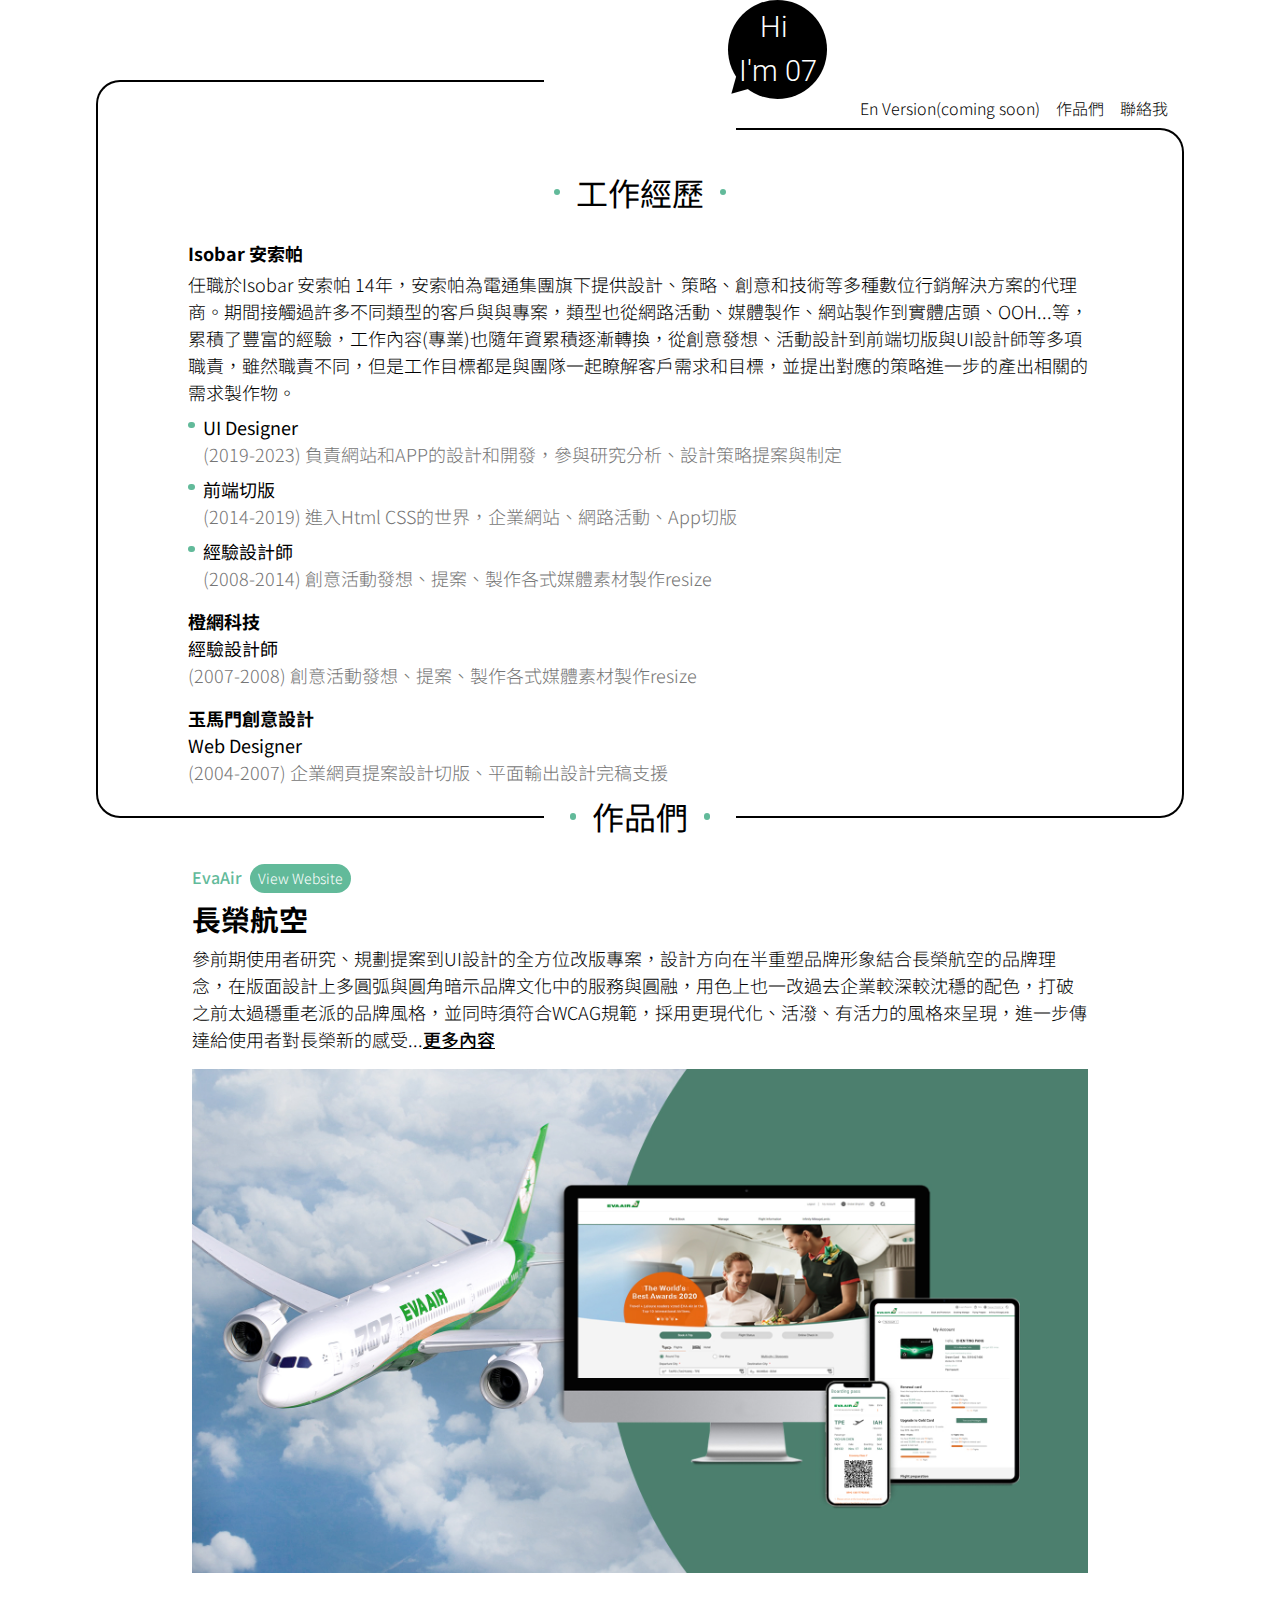
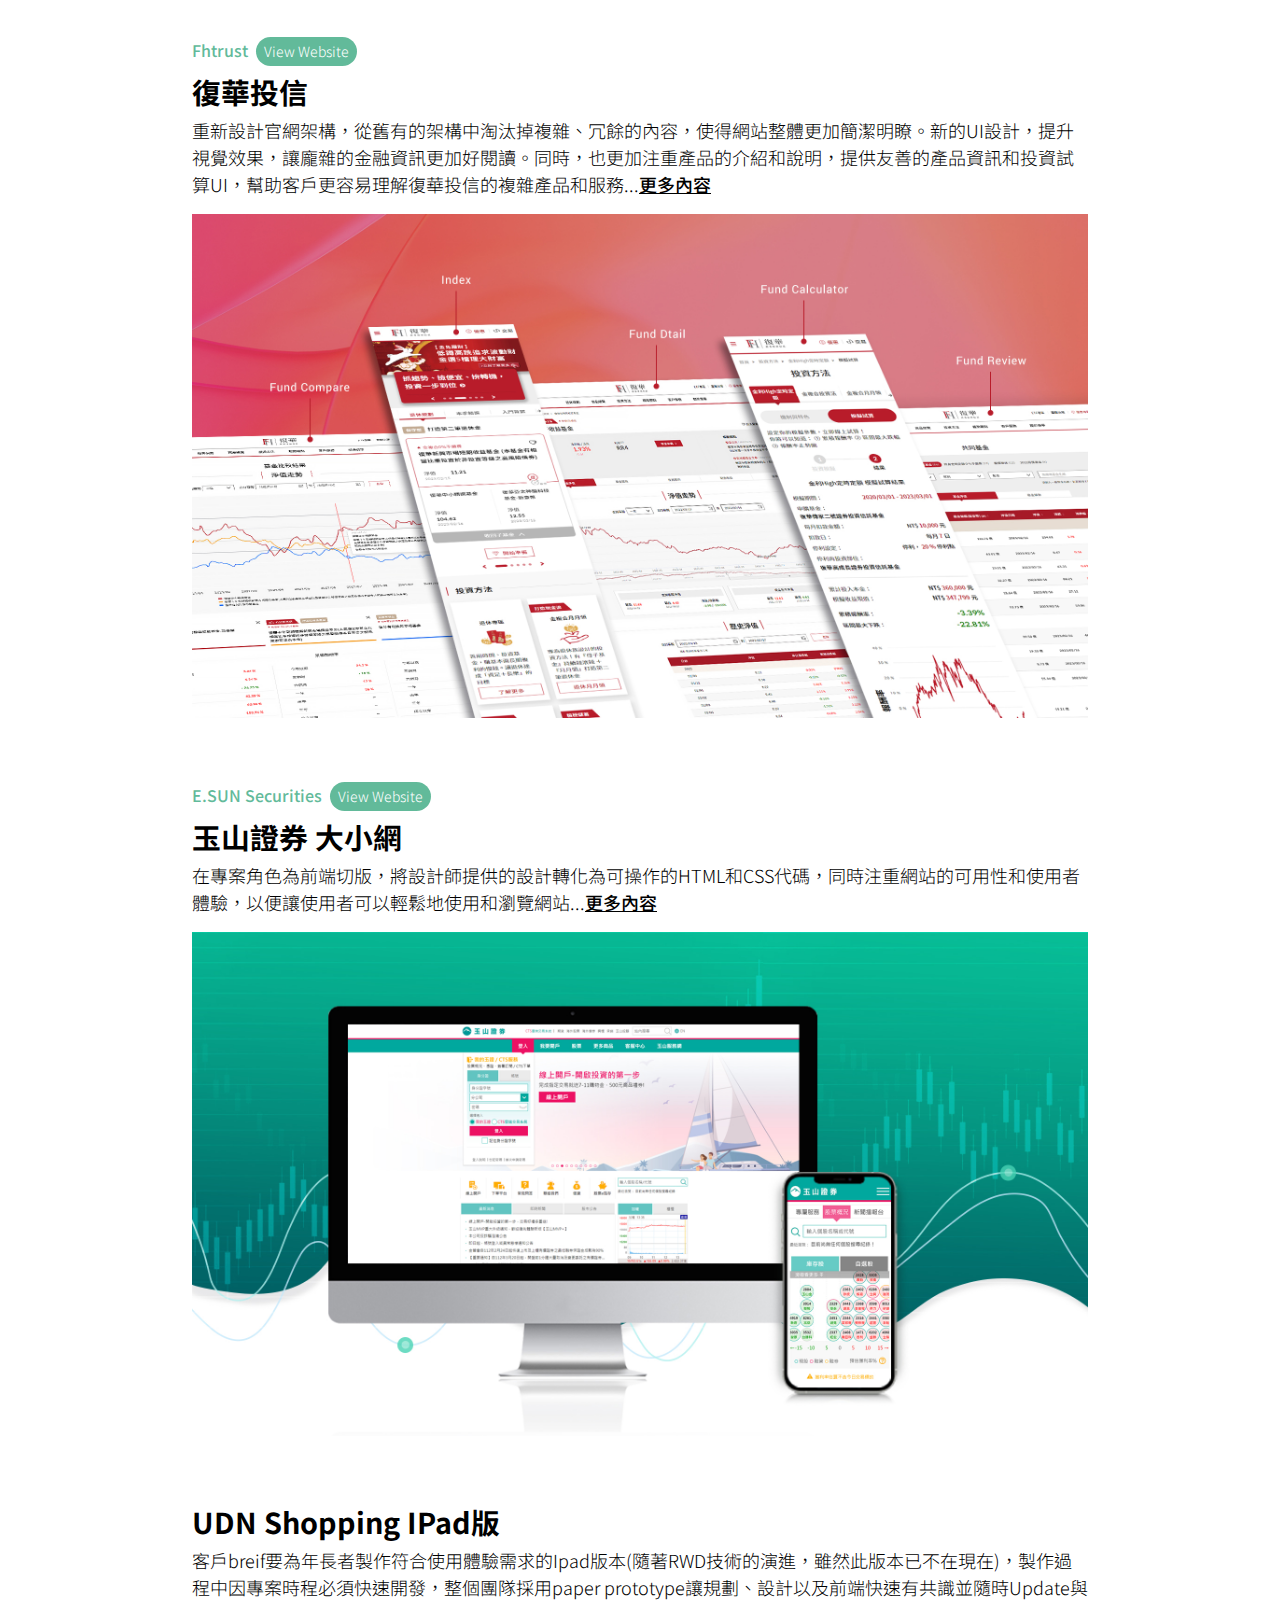
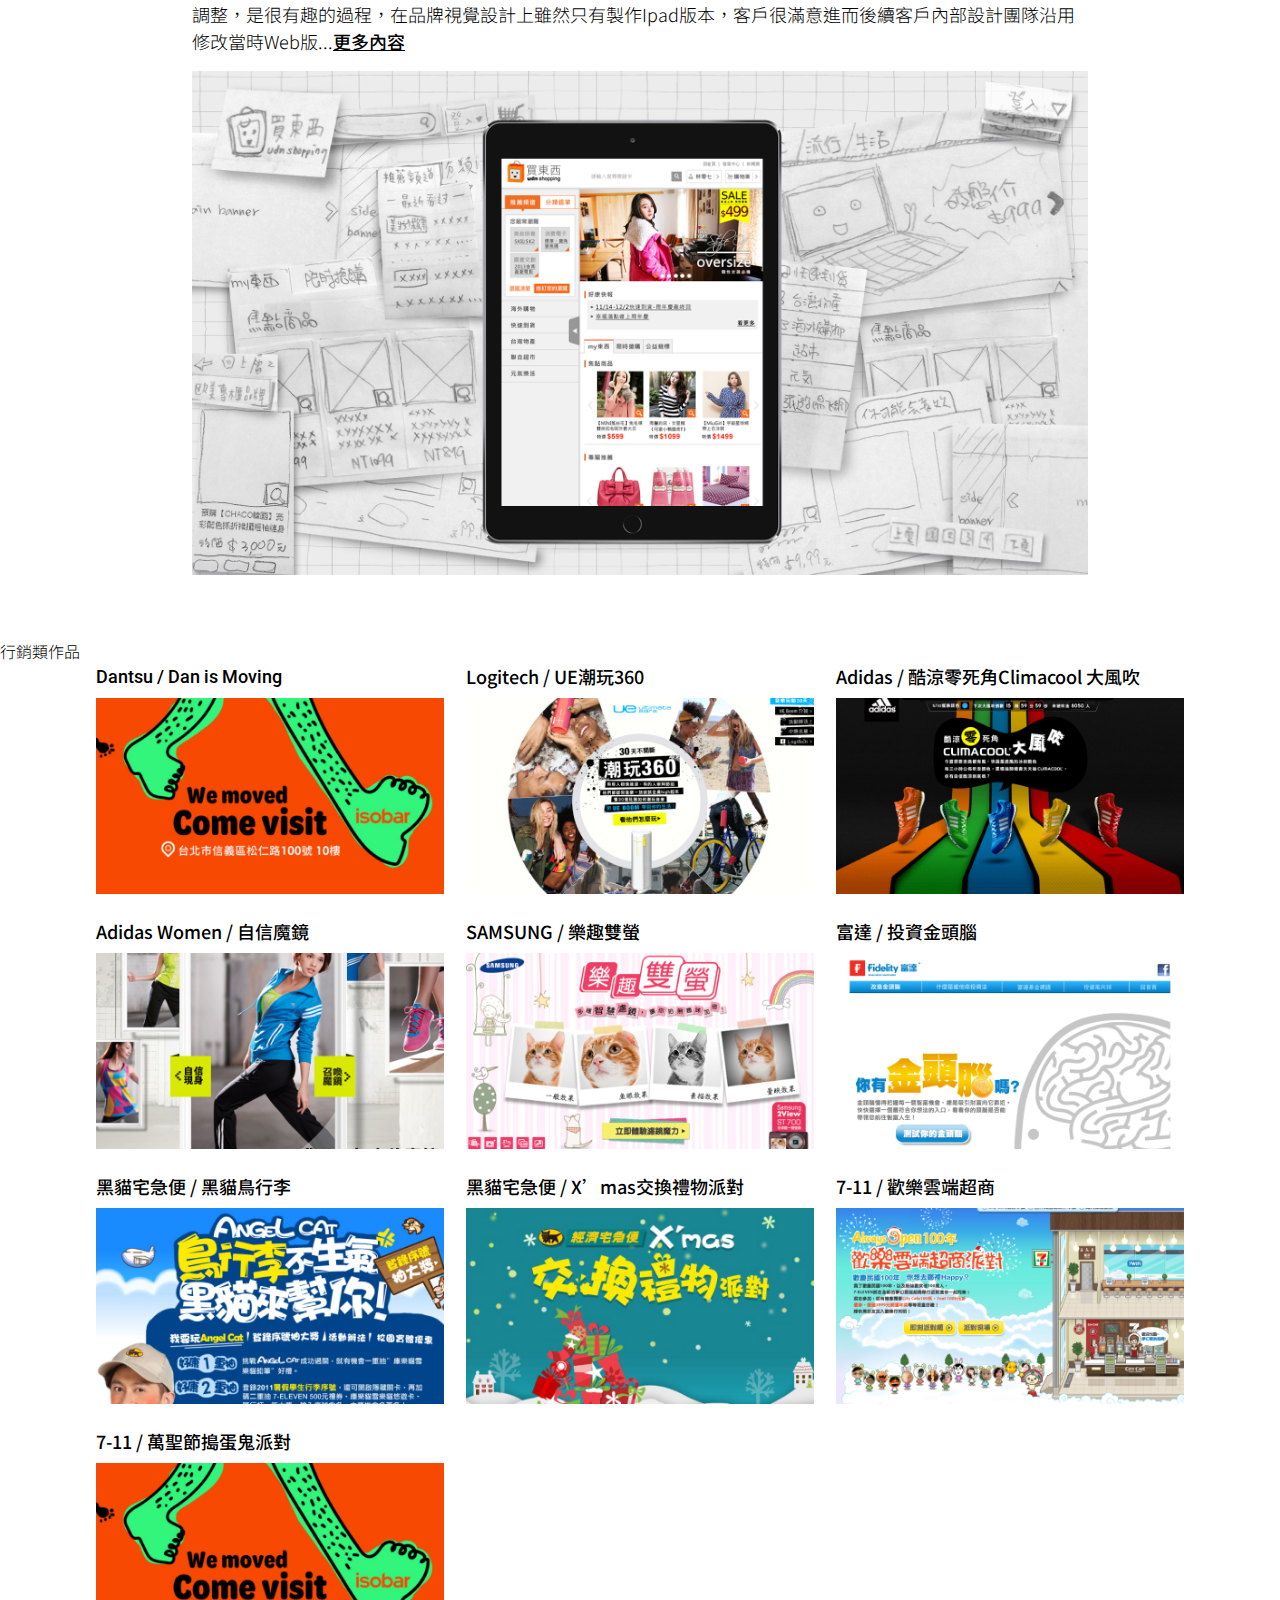
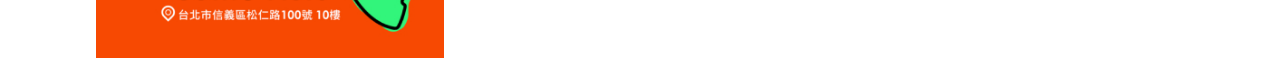
==== commit 8eae851f: "content modify" ====
--- a/index.html
+++ b/index.html
@@ -79,7 +79,9 @@
 						參前期使用者研究、規劃提案到UI設計的全方位改版專案，設計方向在半重塑品牌形象結合長榮航空的品牌理念，在版面設計上多圓弧與圓角暗示品牌文化中的服務與圓融，用色上也一改過去企業較深較沈穩的配色，打破之前太過穩重老派的品牌風格，並同時須符合WCAG規範，採用更現代化、活潑、有活力的風格來呈現，進一步傳達給使用者對長榮新的感受...<a
 							href="works1.html" class="link--works font-weight500">更多內容</a>
 					</p>
-					<img src="images/img-work1.jpg" class="img mt-4" />
+					<a href="works1.html">
+						<img src="images/img-work1.jpg" class="img mt-4" />
+					</a>
 				</li>
 				<li class="listWorks-item">
 					<p><span class="font-cyan500 font-weight500">Fhtrust</span><a href="https://www.fhtrust.com.tw/"
@@ -91,7 +93,9 @@
 						重新設計官網架構，從舊有的架構中淘汰掉複雜、冗餘的內容，使得網站整體更加簡潔明瞭。新的UI設計，提升視覺效果，讓龐雜的金融資訊更加好閱讀。同時，也更加注重產品的介紹和說明，提供友善的產品資訊和投資試算UI，幫助客戶更容易理解復華投信的複雜產品和服務...<a
 							href="works2.html" class="link--works font-weight500">更多內容</a>
 					</p>
-					<img src="images/img-work2.jpg" class="img mt-4" />
+					<a href="works1.html">
+						<img src="images/img-work2.jpg" class="img mt-4" />
+					</a>
 				</li>
 				<li class="listWorks-item">
 					<p><span class="font-cyan500 font-weight500">E.SUN Securities</span><a
@@ -103,7 +107,9 @@
 						在專案角色為前端切版，將設計師提供的設計轉化為可操作的HTML和CSS代碼，同時注重網站的可用性和使用者體驗，以便讓使用者可以輕鬆地使用和瀏覽網站...<a
 							href="works3.html" class="link--works font-weight500">更多內容</a>
 					</p>
-					<img src="images/img-work3.jpg" class="img mt-4" />
+					<a href="works1.html">
+						<img src="images/img-work3.jpg" class="img mt-4" />
+					</a>
 				</li>
 				<li class="listWorks-item">
 					<h3 class="h3 font-large font-weight700 mt-1">UDN Shopping IPad版</h3>
@@ -112,40 +118,33 @@
 						prototype讓規劃、設計以及前端快速有共識並隨時Update與調整，是很有趣的過程，在品牌視覺設計上雖然只有製作Ipad版本，客戶很滿意進而後續客戶內部設計團隊沿用修改當時Web版...<a
 							href="works3.html" class="link--works font-weight500">更多內容</a>
 					</p>
-					<img src="images/img-work4.jpg" class="img mt-4" />
+					<a href="works1.html">
+						<img src="images/img-work4.jpg" class="img mt-4" />
+					</a>
 				</li>
 			</ul>
 		</div>
+		<h2 id="works" class="">行銷類作品</h2>
 		<ul class="listMoreWork contentWidth">
 			<li class="listMoreWork-item">
-				<a href="javascript:;" class="link--works">
-					<p class="fontRobo font-medium font-weight500">Dantsu / Dan is Moving</p>
-					<img src="images/img-moreWorks1.jpg" alt="" class="img mt-2">
-				</a>
+				<p class="fontRobo font-medium font-weight500">Dantsu / Dan is Moving</p>
+				<img src="images/img-moreWorks1.jpg" alt="" class="img mt-2">
 			</li>
 			<li class="listMoreWork-item">
-				<a href="javascript:;" class="link--works">
-					<p class="font-medium font-weight500">Logitech / UE潮玩360</p>
-					<img src="images/img-moreWorks2.jpg" alt="" class="img mt-2">
-				</a>
+				<p class="font-medium font-weight500">Logitech / UE潮玩360</p>
+				<img src="images/img-moreWorks2.jpg" alt="" class="img mt-2">
 			</li>
 			<li class="listMoreWork-item">
-				<a href="javascript:;" class="link--works">
-					<p class="font-medium font-weight500">Adidas / 酷涼零死角Climacool 大風吹</p>
-					<img src="images/img-moreWorks3.jpg" alt="" class="img mt-2">
-				</a>
+				<p class="font-medium font-weight500">Adidas / 酷涼零死角Climacool 大風吹</p>
+				<img src="images/img-moreWorks3.jpg" alt="" class="img mt-2">
 			</li>
 			<li class="listMoreWork-item">
-				<a href="javascript:;" class="link--works">
-					<p class="font-medium font-weight500">Adidas Women / 自信魔鏡</p>
-					<img src="images/img-moreWorks4.jpg" alt="" class="img mt-2">
-				</a>
+				<p class="font-medium font-weight500">Adidas Women / 自信魔鏡</p>
+				<img src="images/img-moreWorks4.jpg" alt="" class="img mt-2">
 			</li>
 			<li class="listMoreWork-item">
-				<a href="javascript:;" class="link--works">
-					<p class="font-medium font-weight500">SAMSUNG / 樂趣雙螢</p>
-					<img src="images/img-moreWorks5.jpg" alt="" class="img mt-2">
-				</a>
+				<p class="font-medium font-weight500">SAMSUNG / 樂趣雙螢</p>
+				<img src="images/img-moreWorks5.jpg" alt="" class="img mt-2">
 			</li>
 			<li class="listMoreWork-item">
 				<p class="font-medium font-weight500">富達 / 投資金頭腦</p>
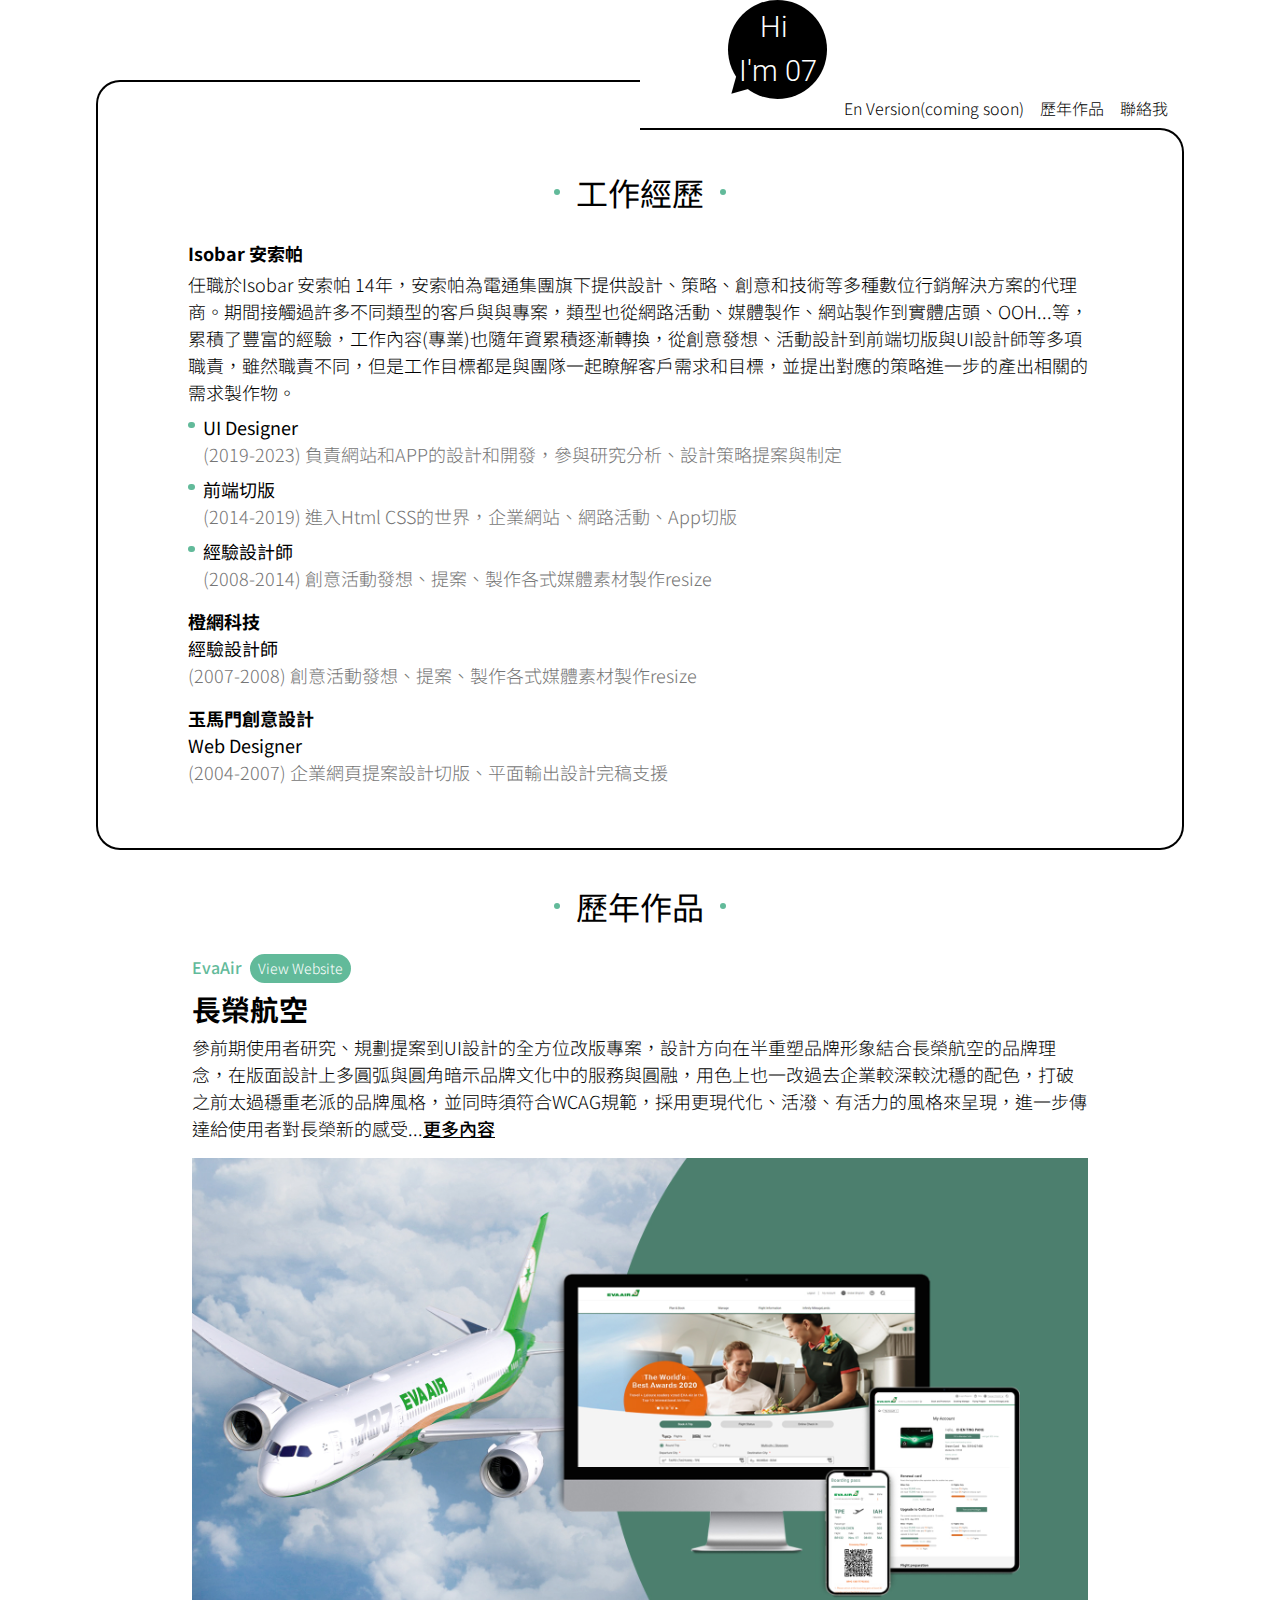
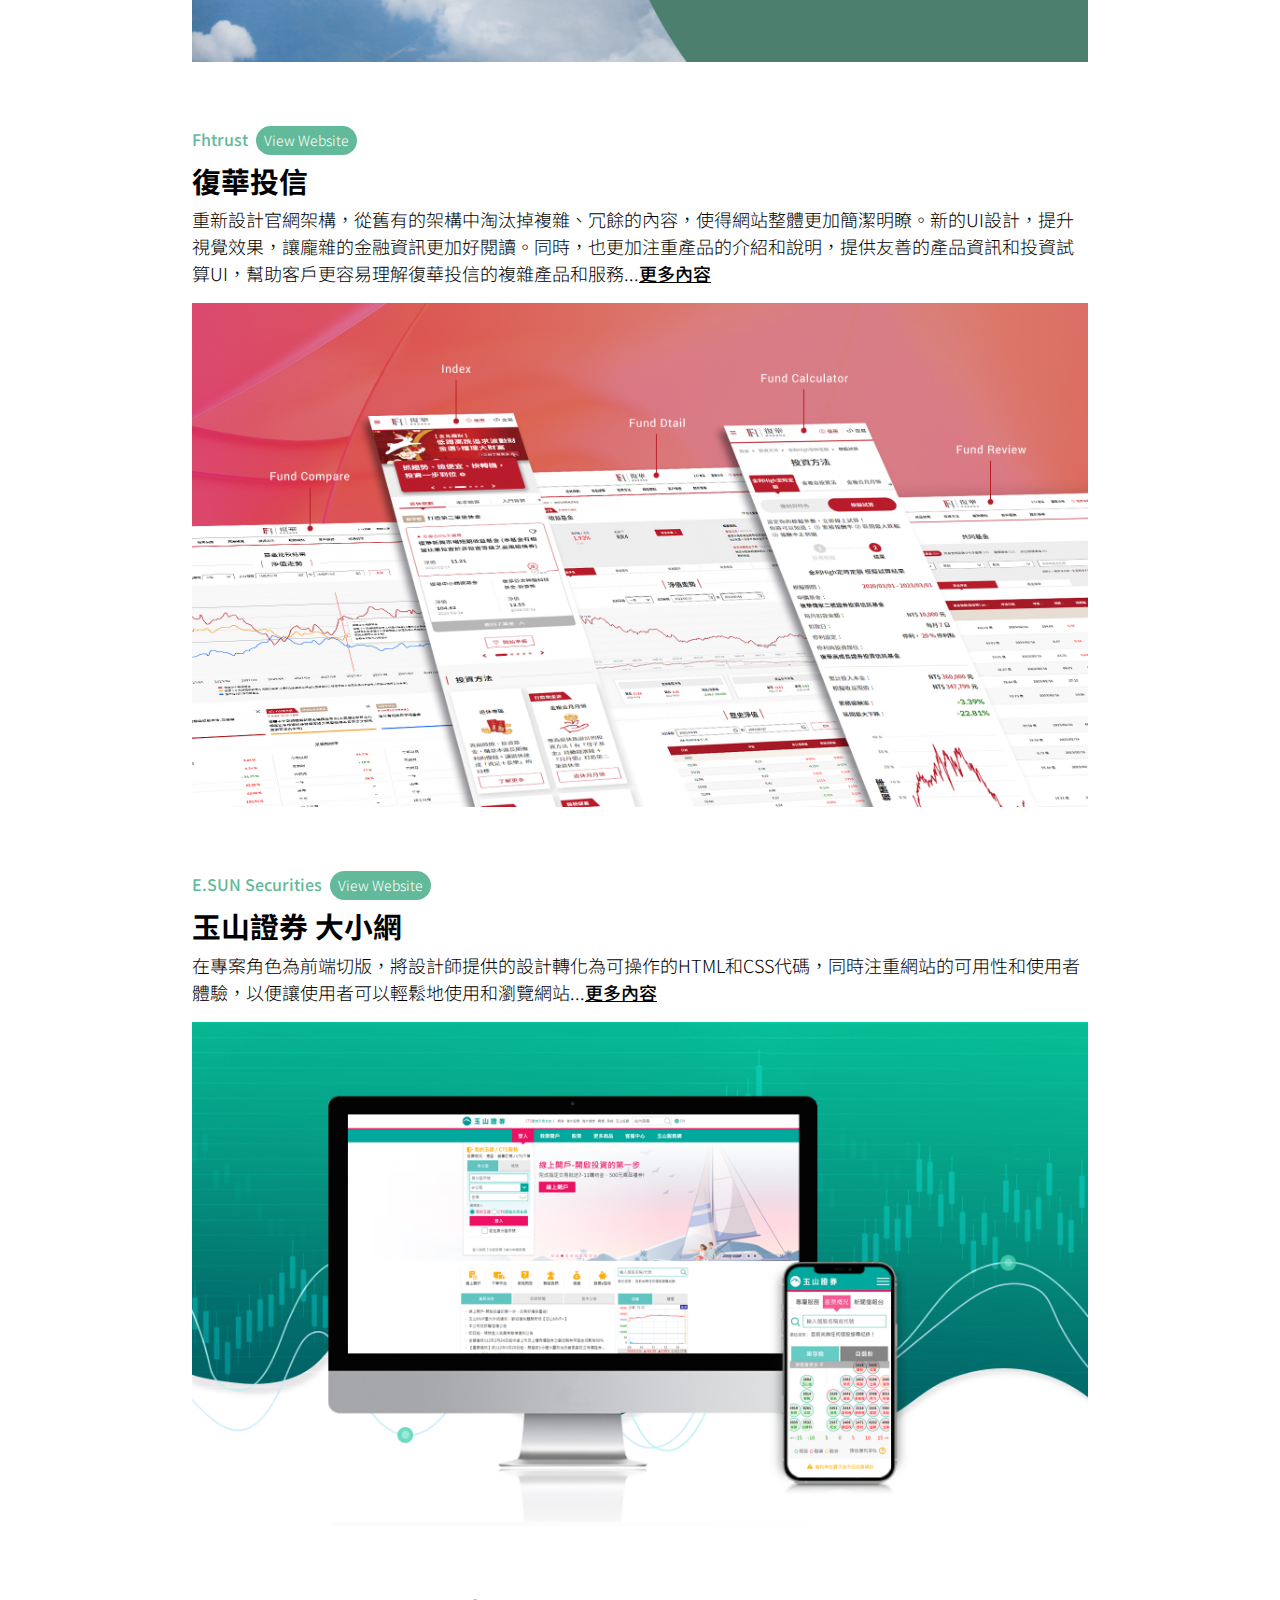
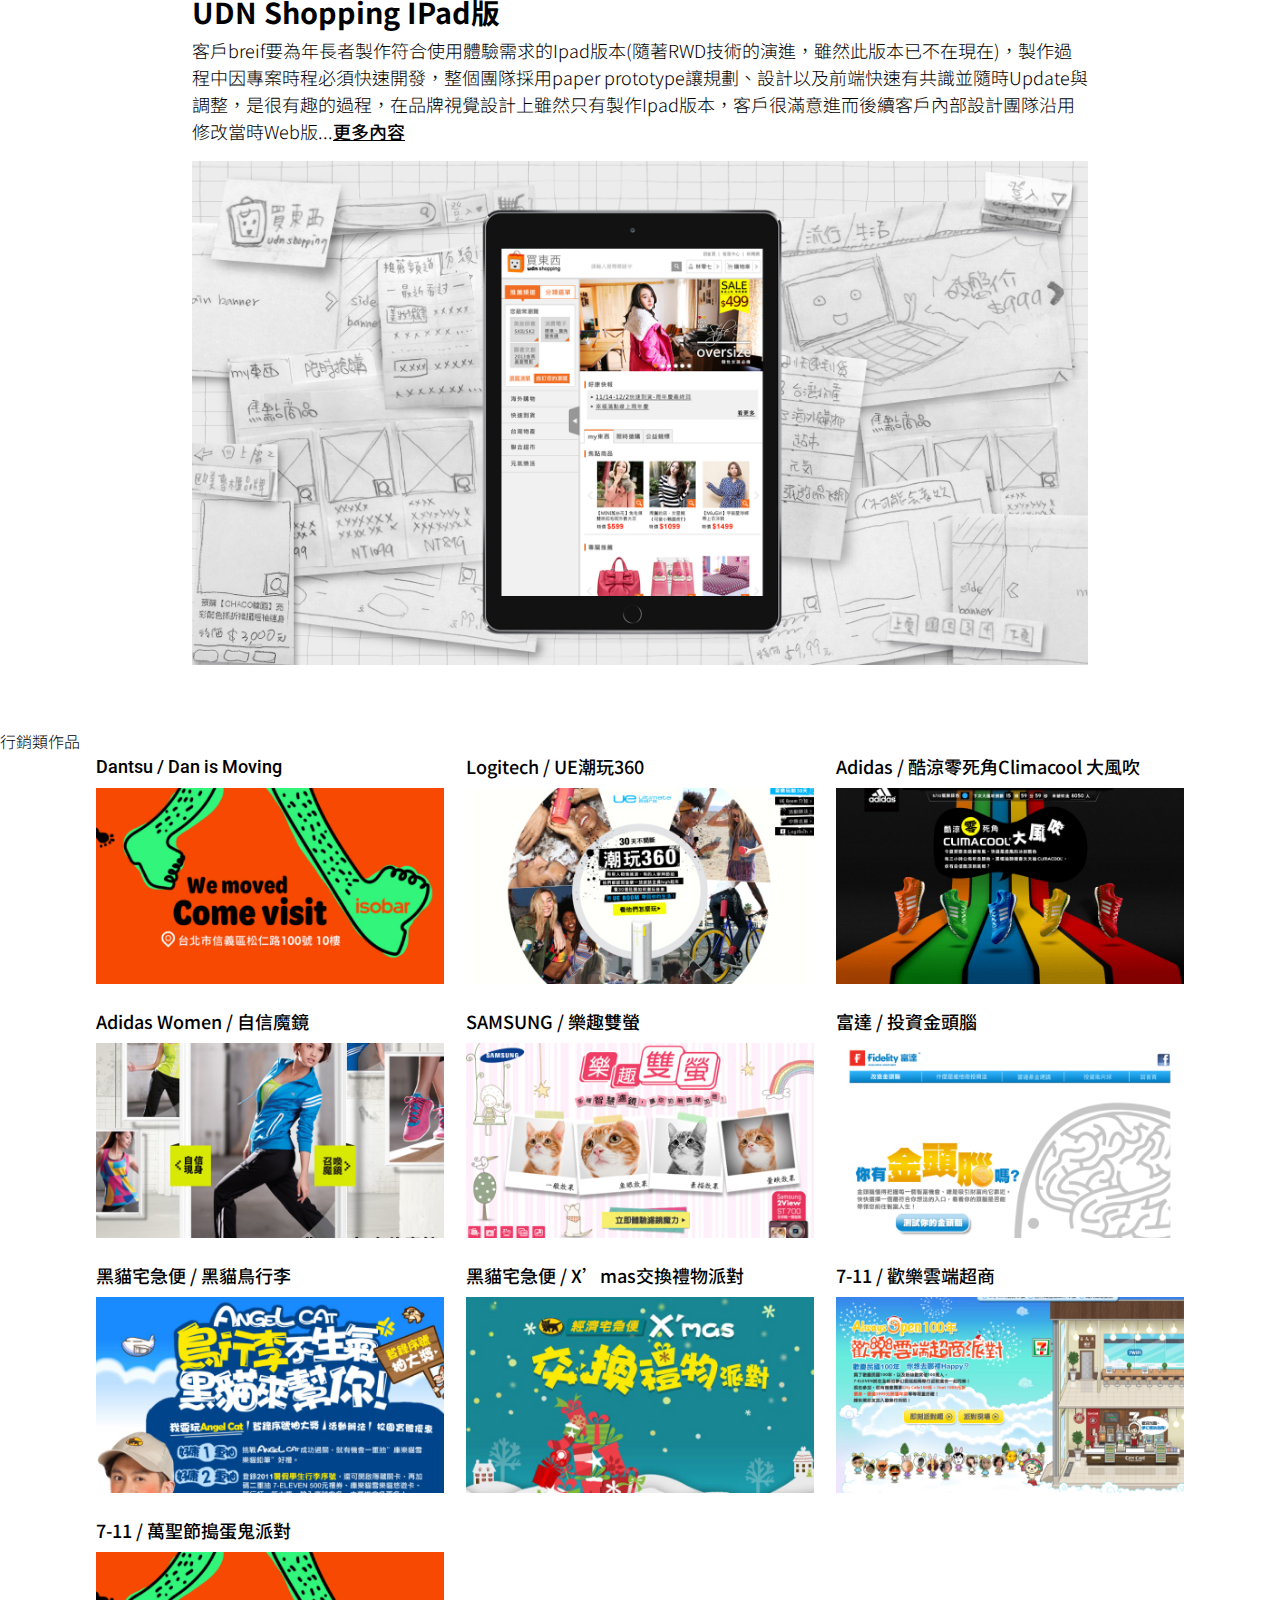
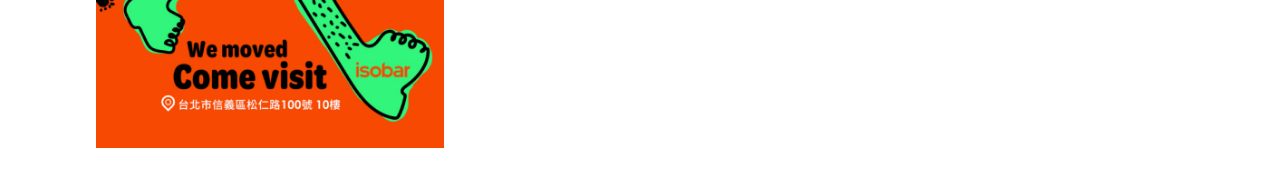
==== commit dfdf186f: "content modify" ====
--- a/index.html
+++ b/index.html
@@ -28,10 +28,10 @@
 			</div>
 			<nav class="nav">
 				<a href="javascript:;" class="nav-item">En Version(coming soon)</a>
-				<a href="#works" class="nav-item">作品們</a>
+				<a href="#works" class="nav-item">歷年作品</a>
 				<a href="#contact" class="nav-item">聯絡我</a>
 			</nav>
-			<div class="infoContent mb-4">
+			<div class="infoContent pb-8">
 				<h2 class="h2 h2--dots font-xLarge font-weight400 mt-2">工作經歷</h2>
 				<div class="description mt-6 mb-8">
 					<p class="font-medium font-weight700">Isobar 安索帕</p>
@@ -67,7 +67,7 @@
 			</div>
 		</div>
 		<div class="works articleWidth">
-			<h2 id="works" class="h2 h2--dots h2--works font-xLarge font-weight400">作品們</h2>
+			<h2 id="works" class="h2 h2--dots h2--works font-xLarge font-weight400">歷年作品</h2>
 			<ul class="listWorks mt-6">
 				<li class="listWorks-item">
 					<p><span class="font-cyan500 font-weight500">EvaAir</span><a
--- a/css/style.min.css
+++ b/css/style.min.css
@@ -1 +1 @@
-*,*:before,*:after{box-sizing:border-box}html,body,div,span,object,iframe,figure,h1,h2,h3,h4,h5,h6,p,blockquote,pre,a,code,em,img,small,strike,strong,sub,sup,tt,b,u,i,ol,ul,li,fieldset,form,label,table,caption,tbody,tfoot,thead,tr,th,td,main,canvas,embed,footer,header,nav,section,video{margin:0;padding:0;border:0;font-size:100%;font:inherit;vertical-align:baseline;text-rendering:optimizeLegibility;-webkit-font-smoothing:antialiased;-webkit-text-size-adjust:none;-moz-text-size-adjust:none;text-size-adjust:none}footer,header,nav,section,main{display:block}body{line-height:1}ol,ul{list-style:none}blockquote,q{quotes:none}blockquote:before,blockquote:after,q:before,q:after{content:"";content:none}table{border-collapse:collapse;border-spacing:0}input{-webkit-appearance:none;border-radius:0}input,label,select,button,textarea{margin:0;border:0;padding:0;display:inline-block;vertical-align:middle;white-space:normal;background:none;line-height:1;border-radius:0}input:focus{outline:0}input,textarea{box-sizing:content-box}.sr-only{width:1px;height:1px;display:inline-block;position:absolute;padding:0;margin:-1px;border:0;clip:rect(0 0 0 0);overflow:hidden}:root{--font-xxLarge: 3rem;--font-xLarge: 2rem;--font-large: 1.8rem;--font-medium: 1.125rem;--font-small: 0.875rem;--gray-900: #000000;--gray-500: #767676;--gray-200: #CCCCCC;--cyan-500: #62BA9A;--green-eva: #4B7D6B}.block{display:block}.inlineBlock{display:inline-block}.bold{font-weight:bold}.alignCenter{text-align:center}.sr-only{width:1px;height:1px;display:inline-block;position:absolute;padding:0;margin:-1px;border:0;clip:rect(0 0 0 0);overflow:hidden}.fontRobo{font-family:"Roboto"}.h2--dots{display:flex;justify-content:center;align-items:center}.h2--dots::before,.h2--dots::after{content:"";width:.4rem;height:.4rem;display:inline-block;background:var(--cyan-500);border-radius:50%;margin:0 1rem}.h2--works{margin-top:-1.6rem}.font-xxLarge{font-size:var(--font-xxLarge)}.font-xLarge{font-size:var(--font-xLarge)}.font-large{font-size:var(--font-large)}.font-medium{font-size:var(--font-medium)}.font-small{font-size:var(--font-small)}.font-weight700{font-weight:700}.font-weight500{font-weight:500}.font-weight400{font-weight:400}.font-weight300{font-weight:300}.font-gray500{color:var(--gray-500)}.font-cyan500{color:var(--cyan-500)}.font-white{color:#fff}.text-underline{text-decoration:underline}.mt-1{margin-top:.25rem}.mt-2{margin-top:.5rem}.mt-3{margin-top:.75rem}.mt-4{margin-top:1rem}.mt-5{margin-top:1.25rem}.mt-6{margin-top:1.5rem}.mt-7{margin-top:1.75rem}.mt-8{margin-top:2rem}.mt-9{margin-top:2.25rem}.mt-10{margin-top:2.5rem}.mt-11{margin-top:2.75rem}.mt-12{margin-top:3rem}.mt-13{margin-top:3.25rem}.mt-14{margin-top:3.5rem}.mt-15{margin-top:3.75rem}.mt-16{margin-top:4rem}.mt-17{margin-top:4.25rem}.mt-18{margin-top:4.5rem}.mt-19{margin-top:4.75rem}.mt-20{margin-top:5rem}.mr-1{margin-right:.25rem}.mr-2{margin-right:.5rem}.mr-3{margin-right:.75rem}.mr-4{margin-right:1rem}.mr-5{margin-right:1.25rem}.mr-6{margin-right:1.5rem}.mr-7{margin-right:1.75rem}.mr-8{margin-right:2rem}.mr-9{margin-right:2.25rem}.mr-10{margin-right:2.5rem}.mr-11{margin-right:2.75rem}.mr-12{margin-right:3rem}.mr-13{margin-right:3.25rem}.mr-14{margin-right:3.5rem}.mr-15{margin-right:3.75rem}.mr-16{margin-right:4rem}.mr-17{margin-right:4.25rem}.mr-18{margin-right:4.5rem}.mr-19{margin-right:4.75rem}.mr-20{margin-right:5rem}.mb-1{margin-bottom:.25rem}.mb-2{margin-bottom:.5rem}.mb-3{margin-bottom:.75rem}.mb-4{margin-bottom:1rem}.mb-5{margin-bottom:1.25rem}.mb-6{margin-bottom:1.5rem}.mb-7{margin-bottom:1.75rem}.mb-8{margin-bottom:2rem}.mb-9{margin-bottom:2.25rem}.mb-10{margin-bottom:2.5rem}.mb-11{margin-bottom:2.75rem}.mb-12{margin-bottom:3rem}.mb-13{margin-bottom:3.25rem}.mb-14{margin-bottom:3.5rem}.mb-15{margin-bottom:3.75rem}.mb-16{margin-bottom:4rem}.mb-17{margin-bottom:4.25rem}.mb-18{margin-bottom:4.5rem}.mb-19{margin-bottom:4.75rem}.mb-20{margin-bottom:5rem}.ml-1{margin-left:.25rem}.ml-2{margin-left:.5rem}.ml-3{margin-left:.75rem}.ml-4{margin-left:1rem}.ml-5{margin-left:1.25rem}.ml-6{margin-left:1.5rem}.ml-7{margin-left:1.75rem}.ml-8{margin-left:2rem}.ml-9{margin-left:2.25rem}.ml-10{margin-left:2.5rem}.ml-11{margin-left:2.75rem}.ml-12{margin-left:3rem}.ml-13{margin-left:3.25rem}.ml-14{margin-left:3.5rem}.ml-15{margin-left:3.75rem}.ml-16{margin-left:4rem}.ml-17{margin-left:4.25rem}.ml-18{margin-left:4.5rem}.ml-19{margin-left:4.75rem}.ml-20{margin-left:5rem}.pt-1{padding-top:.25rem}.pt-2{padding-top:.5rem}.pt-3{padding-top:.75rem}.pt-4{padding-top:1rem}.pt-5{padding-top:1.25rem}.pt-6{padding-top:1.5rem}.pt-7{padding-top:1.75rem}.pt-8{padding-top:2rem}.pt-9{padding-top:2.25rem}.pt-10{padding-top:2.5rem}.pt-11{padding-top:2.75rem}.pt-12{padding-top:3rem}.pt-13{padding-top:3.25rem}.pt-14{padding-top:3.5rem}.pt-15{padding-top:3.75rem}.pt-16{padding-top:4rem}.pt-17{padding-top:4.25rem}.pt-18{padding-top:4.5rem}.pt-19{padding-top:4.75rem}.pt-20{padding-top:5rem}.pr-1{padding-right:.25rem}.pr-2{padding-right:.5rem}.pr-3{padding-right:.75rem}.pr-4{padding-right:1rem}.pr-5{padding-right:1.25rem}.pr-6{padding-right:1.5rem}.pr-7{padding-right:1.75rem}.pr-8{padding-right:2rem}.pr-9{padding-right:2.25rem}.pr-10{padding-right:2.5rem}.pr-11{padding-right:2.75rem}.pr-12{padding-right:3rem}.pr-13{padding-right:3.25rem}.pr-14{padding-right:3.5rem}.pr-15{padding-right:3.75rem}.pr-16{padding-right:4rem}.pr-17{padding-right:4.25rem}.pr-18{padding-right:4.5rem}.pr-19{padding-right:4.75rem}.pr-20{padding-right:5rem}.pb-1{padding-bottom:.25rem}.pb-2{padding-bottom:.5rem}.pb-3{padding-bottom:.75rem}.pb-4{padding-bottom:1rem}.pb-5{padding-bottom:1.25rem}.pb-6{padding-bottom:1.5rem}.pb-7{padding-bottom:1.75rem}.pb-8{padding-bottom:2rem}.pb-9{padding-bottom:2.25rem}.pb-10{padding-bottom:2.5rem}.pb-11{padding-bottom:2.75rem}.pb-12{padding-bottom:3rem}.pb-13{padding-bottom:3.25rem}.pb-14{padding-bottom:3.5rem}.pb-15{padding-bottom:3.75rem}.pb-16{padding-bottom:4rem}.pb-17{padding-bottom:4.25rem}.pb-18{padding-bottom:4.5rem}.pb-19{padding-bottom:4.75rem}.pb-20{padding-bottom:5rem}.pl-1{padding-left:.25rem}.pl-2{padding-left:.5rem}.pl-3{padding-left:.75rem}.pl-4{padding-left:1rem}.pl-5{padding-left:1.25rem}.pl-6{padding-left:1.5rem}.pl-7{padding-left:1.75rem}.pl-8{padding-left:2rem}.pl-9{padding-left:2.25rem}.pl-10{padding-left:2.5rem}.pl-11{padding-left:2.75rem}.pl-12{padding-left:3rem}.pl-13{padding-left:3.25rem}.pl-14{padding-left:3.5rem}.pl-15{padding-left:3.75rem}.pl-16{padding-left:4rem}.pl-17{padding-left:4.25rem}.pl-18{padding-left:4.5rem}.pl-19{padding-left:4.75rem}.pl-20{padding-left:5rem}.link--linkOut{display:inline-block;background-color:var(--cyan-500);color:#fff;font-size:var(--font-small);padding:.25rem .5rem;margin-left:.5rem;border-radius:1.5rem;text-decoration:none}.link--pageLinkOut{display:inline-block;background-color:#fff;font-size:var(--font--medium);font-weight:500;padding:.5rem 1rem;border-radius:1.5rem;text-decoration:none;transition:background .5s ease-in-out;box-sizing:border-box}.link--pageLinkOut:hover{background-color:var(--green-eva);color:#fff;outline:#fff 1px solid;outline-offset:-1px}.link--pageLinkOutBottom{display:inline-block;background-color:var(--green-eva);font-size:var(--font--medium);font-weight:500;padding:.5rem 1rem;border-radius:1.5rem;text-decoration:none;transition:background .5s ease-in-out;box-sizing:border-box}.link--pageLinkOutBottom:hover{background-color:#fff;color:var(--green-eva);outline:var(--green-eva) 1px solid;outline-offset:-1px}.link--pageLinkOutEva{color:var(--green-eva)}.link--pageLinkOutEvaBottom{color:#fff}.link--morePage{width:100%;height:100%;display:block;color:var(--gray-900);font-size:var(--font-medium);font-weight:500;text-decoration:none}.link--works{color:var(--gray-900)}.link--works:hover{text-decoration:underline}.contentWidth{width:85%}.articleWidth{width:70%}.avatar{width:100%;display:flex;justify-content:center}.avatarImg{width:10rem;height:10rem;position:relative;background:url(../images/Avatar.svg) no-repeat 0 0;background-size:100%}.avatarImg::before,.avatarImg::after{position:absolute;left:105%}.avatarImg::before{content:"Hi \aI'm 07";width:6.2rem;height:6.2rem;display:flex;justify-content:center;align-items:center;background-color:#000;color:#fff;font-size:var(--font-large);text-align:center;white-space:pre;border-radius:50%}.avatarImg::after{content:"";width:0;height:0;top:50%;border:.6rem solid rgba(0,0,0,0);border-top:1rem solid #000;border-bottom:0;transform:rotate(45deg)}.info{position:relative;margin:0 auto}.info::before,.info::after{content:"";width:calc(50% - 6rem);display:block;position:absolute;border:.125rem solid var(--gray-900);border-right:0;border-top-left-radius:1.5rem;border-bottom-left-radius:1.5rem;z-index:-1}.info::before{height:calc(100% - 5rem);top:5rem;left:0}.info::after{height:calc(100% - 8rem);top:8rem;right:0;transform:rotate(180deg)}.infoContent{width:83%;display:flex;flex-flow:column nowrap;align-items:center;margin:0 auto}.timeline-item{display:flex;flex-flow:row nowrap;margin-bottom:.5rem;list-style:none}.timeline-item::before{content:"";width:.4rem;height:.4rem;display:inline-block;background-color:var(--cyan-500);border-radius:50%;margin-top:.5rem;margin-right:.5rem}.works{margin:0 auto}.listWorks-item{margin-bottom:4rem}.listMoreWork{display:flex;flex-flow:row wrap;justify-content:space-between;margin:0 auto}.listMoreWork-item{width:32%;margin-bottom:1.5rem}.listMorePage{display:flex;flex-flow:row wrap;justify-content:space-between}.listMorePage-item{width:48%;margin-bottom:2rem}.main-page{padding-top:4rem;margin-left:auto;margin-right:auto}.title-listMorePage{font-weight:400}.nav{position:absolute;right:0;top:6rem;display:flex;flex-flow:row nowrap}.nav-item{display:inline-block;margin-right:1rem}.nav-page{width:100%;color:#fff;text-align:right}.img{width:100%;display:block}.img--outline{border:var(--gray-200) 1px solid}.article{margin-left:auto;margin-right:auto}.tabs{width:100%;justify-content:center;display:flex}.tabs-button{display:flex;flex-flow:column nowrap;justify-content:center;align-items:center;color:#fff;font-size:var(--font-medium);font-weight:500;opacity:.5;transition:opacity .5s ease-in-out}.tabs-button::before{content:"";width:2rem;height:2rem;display:block}.tabs-button--desktop::before{background:url(../images/icon-desktop.svg) no-repeat 0 0;background-size:100%}.tabs-button--mobile::before{background:url(../images/icon-mobile.svg) no-repeat 0 0;background-size:100%}.tabs-button.active{opacity:1}.tabsContent{width:100%;position:relative}.tabsContent-item{width:100%;position:absolute;top:0;left:0;opacity:0;transition:opacity .5s ease-in-out;z-index:0}.tabsContent-item:nth-child(2) .img{max-width:22.5rem;margin-left:auto;margin-right:auto}.tabsContent-item.active{opacity:1;z-index:5}.header{width:100%;display:flex;flex-flow:column nowrap;justify-content:center;align-items:center}.header-eva{background-color:var(--green-eva)}.nav-item{color:var(--gray-900);text-decoration:none}.nav-page{color:#fff}#lightbox{display:none;z-index:-1}#lightbox:target{width:100%;height:100%;display:flex;justify-content:center;position:absolute;top:0;left:0;background-color:rgba(0,0,0,.8);z-index:20}.lightbox-content{width:80%;margin-top:2.5rem}.lightbox-close{width:2rem;height:2rem;display:block;background:url(../images/icon-close.svg) no-repeat 0 0;background-size:100%;position:fixed;top:2rem;right:2rem}@media only screen and (max-width: 576px){.contentWidth{width:90%}.articleWidth{width:90%}.listMoreWork,.listMorePage{flex-flow:column nowrap}.listMoreWork-item,.listMorePage-item{width:100%}}@media only screen and (min-width: 1440px){.contentWidth{width:80%}.articleWidth{width:65%}.lightbox-content{width:65%;margin-top:0}}html,body{position:relative;font-size:16px}body{font-family:"Noto Sans TC","Roboto",Arial,Helvetica,sans-serif;font-size:16px;font-weight:300;line-height:1.5}#wrap{width:100%;margin:0 auto}/*# sourceMappingURL=style.min.css.map */+*,*:before,*:after{box-sizing:border-box}html,body,div,span,object,iframe,figure,h1,h2,h3,h4,h5,h6,p,blockquote,pre,a,code,em,img,small,strike,strong,sub,sup,tt,b,u,i,ol,ul,li,fieldset,form,label,table,caption,tbody,tfoot,thead,tr,th,td,main,canvas,embed,footer,header,nav,section,video{margin:0;padding:0;border:0;font-size:100%;font:inherit;vertical-align:baseline;text-rendering:optimizeLegibility;-webkit-font-smoothing:antialiased;-webkit-text-size-adjust:none;-moz-text-size-adjust:none;text-size-adjust:none}footer,header,nav,section,main{display:block}body{line-height:1}ol,ul{list-style:none}blockquote,q{quotes:none}blockquote:before,blockquote:after,q:before,q:after{content:"";content:none}table{border-collapse:collapse;border-spacing:0}input{-webkit-appearance:none;border-radius:0}input,label,select,button,textarea{margin:0;border:0;padding:0;display:inline-block;vertical-align:middle;white-space:normal;background:none;line-height:1;border-radius:0}input:focus{outline:0}input,textarea{box-sizing:content-box}.sr-only{width:1px;height:1px;display:inline-block;position:absolute;padding:0;margin:-1px;border:0;clip:rect(0 0 0 0);overflow:hidden}:root{--font-xxLarge: 3rem;--font-xLarge: 2rem;--font-large: 1.8rem;--font-medium: 1.125rem;--font-small: 0.875rem;--gray-900: #000000;--gray-500: #767676;--gray-200: #CCCCCC;--cyan-500: #62BA9A;--green-eva: #4B7D6B}.block{display:block}.inlineBlock{display:inline-block}.bold{font-weight:bold}.alignCenter{text-align:center}.sr-only{width:1px;height:1px;display:inline-block;position:absolute;padding:0;margin:-1px;border:0;clip:rect(0 0 0 0);overflow:hidden}.fontRobo{font-family:"Roboto"}.h2--dots{display:flex;justify-content:center;align-items:center}.h2--dots::before,.h2--dots::after{content:"";width:.4rem;height:.4rem;display:inline-block;background:var(--cyan-500);border-radius:50%;margin:0 1rem}.h2--works{margin-top:2rem}.font-xxLarge{font-size:var(--font-xxLarge)}.font-xLarge{font-size:var(--font-xLarge)}.font-large{font-size:var(--font-large)}.font-medium{font-size:var(--font-medium)}.font-small{font-size:var(--font-small)}.font-weight700{font-weight:700}.font-weight500{font-weight:500}.font-weight400{font-weight:400}.font-weight300{font-weight:300}.font-gray500{color:var(--gray-500)}.font-cyan500{color:var(--cyan-500)}.font-white{color:#fff}.text-underline{text-decoration:underline}.mt-1{margin-top:.25rem}.mt-2{margin-top:.5rem}.mt-3{margin-top:.75rem}.mt-4{margin-top:1rem}.mt-5{margin-top:1.25rem}.mt-6{margin-top:1.5rem}.mt-7{margin-top:1.75rem}.mt-8{margin-top:2rem}.mt-9{margin-top:2.25rem}.mt-10{margin-top:2.5rem}.mt-11{margin-top:2.75rem}.mt-12{margin-top:3rem}.mt-13{margin-top:3.25rem}.mt-14{margin-top:3.5rem}.mt-15{margin-top:3.75rem}.mt-16{margin-top:4rem}.mt-17{margin-top:4.25rem}.mt-18{margin-top:4.5rem}.mt-19{margin-top:4.75rem}.mt-20{margin-top:5rem}.mr-1{margin-right:.25rem}.mr-2{margin-right:.5rem}.mr-3{margin-right:.75rem}.mr-4{margin-right:1rem}.mr-5{margin-right:1.25rem}.mr-6{margin-right:1.5rem}.mr-7{margin-right:1.75rem}.mr-8{margin-right:2rem}.mr-9{margin-right:2.25rem}.mr-10{margin-right:2.5rem}.mr-11{margin-right:2.75rem}.mr-12{margin-right:3rem}.mr-13{margin-right:3.25rem}.mr-14{margin-right:3.5rem}.mr-15{margin-right:3.75rem}.mr-16{margin-right:4rem}.mr-17{margin-right:4.25rem}.mr-18{margin-right:4.5rem}.mr-19{margin-right:4.75rem}.mr-20{margin-right:5rem}.mb-1{margin-bottom:.25rem}.mb-2{margin-bottom:.5rem}.mb-3{margin-bottom:.75rem}.mb-4{margin-bottom:1rem}.mb-5{margin-bottom:1.25rem}.mb-6{margin-bottom:1.5rem}.mb-7{margin-bottom:1.75rem}.mb-8{margin-bottom:2rem}.mb-9{margin-bottom:2.25rem}.mb-10{margin-bottom:2.5rem}.mb-11{margin-bottom:2.75rem}.mb-12{margin-bottom:3rem}.mb-13{margin-bottom:3.25rem}.mb-14{margin-bottom:3.5rem}.mb-15{margin-bottom:3.75rem}.mb-16{margin-bottom:4rem}.mb-17{margin-bottom:4.25rem}.mb-18{margin-bottom:4.5rem}.mb-19{margin-bottom:4.75rem}.mb-20{margin-bottom:5rem}.ml-1{margin-left:.25rem}.ml-2{margin-left:.5rem}.ml-3{margin-left:.75rem}.ml-4{margin-left:1rem}.ml-5{margin-left:1.25rem}.ml-6{margin-left:1.5rem}.ml-7{margin-left:1.75rem}.ml-8{margin-left:2rem}.ml-9{margin-left:2.25rem}.ml-10{margin-left:2.5rem}.ml-11{margin-left:2.75rem}.ml-12{margin-left:3rem}.ml-13{margin-left:3.25rem}.ml-14{margin-left:3.5rem}.ml-15{margin-left:3.75rem}.ml-16{margin-left:4rem}.ml-17{margin-left:4.25rem}.ml-18{margin-left:4.5rem}.ml-19{margin-left:4.75rem}.ml-20{margin-left:5rem}.pt-1{padding-top:.25rem}.pt-2{padding-top:.5rem}.pt-3{padding-top:.75rem}.pt-4{padding-top:1rem}.pt-5{padding-top:1.25rem}.pt-6{padding-top:1.5rem}.pt-7{padding-top:1.75rem}.pt-8{padding-top:2rem}.pt-9{padding-top:2.25rem}.pt-10{padding-top:2.5rem}.pt-11{padding-top:2.75rem}.pt-12{padding-top:3rem}.pt-13{padding-top:3.25rem}.pt-14{padding-top:3.5rem}.pt-15{padding-top:3.75rem}.pt-16{padding-top:4rem}.pt-17{padding-top:4.25rem}.pt-18{padding-top:4.5rem}.pt-19{padding-top:4.75rem}.pt-20{padding-top:5rem}.pr-1{padding-right:.25rem}.pr-2{padding-right:.5rem}.pr-3{padding-right:.75rem}.pr-4{padding-right:1rem}.pr-5{padding-right:1.25rem}.pr-6{padding-right:1.5rem}.pr-7{padding-right:1.75rem}.pr-8{padding-right:2rem}.pr-9{padding-right:2.25rem}.pr-10{padding-right:2.5rem}.pr-11{padding-right:2.75rem}.pr-12{padding-right:3rem}.pr-13{padding-right:3.25rem}.pr-14{padding-right:3.5rem}.pr-15{padding-right:3.75rem}.pr-16{padding-right:4rem}.pr-17{padding-right:4.25rem}.pr-18{padding-right:4.5rem}.pr-19{padding-right:4.75rem}.pr-20{padding-right:5rem}.pb-1{padding-bottom:.25rem}.pb-2{padding-bottom:.5rem}.pb-3{padding-bottom:.75rem}.pb-4{padding-bottom:1rem}.pb-5{padding-bottom:1.25rem}.pb-6{padding-bottom:1.5rem}.pb-7{padding-bottom:1.75rem}.pb-8{padding-bottom:2rem}.pb-9{padding-bottom:2.25rem}.pb-10{padding-bottom:2.5rem}.pb-11{padding-bottom:2.75rem}.pb-12{padding-bottom:3rem}.pb-13{padding-bottom:3.25rem}.pb-14{padding-bottom:3.5rem}.pb-15{padding-bottom:3.75rem}.pb-16{padding-bottom:4rem}.pb-17{padding-bottom:4.25rem}.pb-18{padding-bottom:4.5rem}.pb-19{padding-bottom:4.75rem}.pb-20{padding-bottom:5rem}.pl-1{padding-left:.25rem}.pl-2{padding-left:.5rem}.pl-3{padding-left:.75rem}.pl-4{padding-left:1rem}.pl-5{padding-left:1.25rem}.pl-6{padding-left:1.5rem}.pl-7{padding-left:1.75rem}.pl-8{padding-left:2rem}.pl-9{padding-left:2.25rem}.pl-10{padding-left:2.5rem}.pl-11{padding-left:2.75rem}.pl-12{padding-left:3rem}.pl-13{padding-left:3.25rem}.pl-14{padding-left:3.5rem}.pl-15{padding-left:3.75rem}.pl-16{padding-left:4rem}.pl-17{padding-left:4.25rem}.pl-18{padding-left:4.5rem}.pl-19{padding-left:4.75rem}.pl-20{padding-left:5rem}.link--linkOut{display:inline-block;background-color:var(--cyan-500);color:#fff;font-size:var(--font-small);padding:.25rem .5rem;margin-left:.5rem;border-radius:1.5rem;text-decoration:none}.link--pageLinkOut{display:inline-block;background-color:#fff;font-size:var(--font--medium);font-weight:500;padding:.5rem 1rem;border-radius:1.5rem;text-decoration:none;transition:background .5s ease-in-out;box-sizing:border-box}.link--pageLinkOut:hover{background-color:var(--green-eva);color:#fff;outline:#fff 1px solid;outline-offset:-1px}.link--pageLinkOutBottom{display:inline-block;background-color:var(--green-eva);font-size:var(--font--medium);font-weight:500;padding:.5rem 1rem;border-radius:1.5rem;text-decoration:none;transition:background .5s ease-in-out;box-sizing:border-box}.link--pageLinkOutBottom:hover{background-color:#fff;color:var(--green-eva);outline:var(--green-eva) 1px solid;outline-offset:-1px}.link--pageLinkOutEva{color:var(--green-eva)}.link--pageLinkOutEvaBottom{color:#fff}.link--morePage{width:100%;height:100%;display:block;color:var(--gray-900);font-size:var(--font-medium);font-weight:500;text-decoration:none}.link--works{color:var(--gray-900)}.link--works:hover{text-decoration:underline}.contentWidth{width:85%}.articleWidth{width:70%}.avatar{width:100%;display:flex;justify-content:center}.avatarImg{width:10rem;height:10rem;position:relative;background:url(../images/Avatar.svg) no-repeat 0 0;background-size:100%}.avatarImg::before,.avatarImg::after{position:absolute;left:105%}.avatarImg::before{content:"Hi \aI'm 07";width:6.2rem;height:6.2rem;display:flex;justify-content:center;align-items:center;background-color:#000;color:#fff;font-size:var(--font-large);text-align:center;white-space:pre;border-radius:50%}.avatarImg::after{content:"";width:0;height:0;top:50%;border:.6rem solid rgba(0,0,0,0);border-top:1rem solid #000;border-bottom:0;transform:rotate(45deg)}.info{position:relative;margin:0 auto}.info::before,.info::after{content:"";width:50%;display:block;position:absolute;border:.125rem solid var(--gray-900);border-right:0;border-top-left-radius:1.5rem;border-bottom-left-radius:1.5rem;z-index:-1}.info::before{height:calc(100% - 5rem);top:5rem;left:0}.info::after{height:calc(100% - 8rem);top:8rem;right:0;transform:rotate(180deg)}.infoContent{width:83%;display:flex;flex-flow:column nowrap;align-items:center;margin:0 auto}.timeline-item{display:flex;flex-flow:row nowrap;margin-bottom:.5rem;list-style:none}.timeline-item::before{content:"";width:.4rem;height:.4rem;display:inline-block;background-color:var(--cyan-500);border-radius:50%;margin-top:.5rem;margin-right:.5rem}.works{margin:0 auto}.listWorks-item{margin-bottom:4rem}.listMoreWork{display:flex;flex-flow:row wrap;justify-content:space-between;margin:0 auto}.listMoreWork-item{width:32%;margin-bottom:1.5rem}.listMorePage{display:flex;flex-flow:row wrap;justify-content:space-between}.listMorePage-item{width:48%;margin-bottom:2rem}.main-page{padding-top:4rem;margin-left:auto;margin-right:auto}.title-listMorePage{font-weight:400}.nav{position:absolute;right:0;top:6rem;display:flex;flex-flow:row nowrap}.nav-item{display:inline-block;margin-right:1rem}.nav-page{width:100%;color:#fff;text-align:right}.img{width:100%;display:block}.img--outline{border:var(--gray-200) 1px solid}.article{margin-left:auto;margin-right:auto}.tabs{width:100%;display:flex;justify-content:center;background-color:rgba(0,0,0,.5);position:fixed;top:0;left:0;padding:1rem 0;z-index:10}.tabs-button{display:flex;flex-flow:column nowrap;justify-content:center;align-items:center;color:#fff;font-size:var(--font-medium);font-weight:500;opacity:.5;transition:opacity .5s ease-in-out}.tabs-button::before{content:"";width:2rem;height:2rem;display:block}.tabs-button--desktop::before{background:url(../images/icon-desktop.svg) no-repeat 0 0;background-size:100%}.tabs-button--mobile::before{background:url(../images/icon-mobile.svg) no-repeat 0 0;background-size:100%}.tabs-button.active{opacity:1}.tabsContent{width:90%;height:100%;position:relative;margin-left:auto;margin-right:auto;z-index:5}.tabsContent-item{width:100%;display:none;position:absolute;top:0;left:0;padding-top:6.5rem;z-index:0}.tabsContent-item:nth-child(2) .img{max-width:22.5rem;margin-left:auto;margin-right:auto}.header{width:100%;display:flex;flex-flow:column nowrap;justify-content:center;align-items:center}.header-eva{background-color:var(--green-eva)}.nav-item{color:var(--gray-900);text-decoration:none}.nav-page{color:#fff}#lightbox{display:none;z-index:-1}#lightbox:target{width:100%;height:100%;display:block;background-color:rgba(0,0,0,.8);position:fixed;top:0;left:0;overflow-y:auto;z-index:20}.lightbox-close{width:2rem;height:2rem;display:block;background:url(../images/icon-close.svg) no-repeat 0 0;background-size:100%;position:fixed;top:2rem;right:2rem;z-index:15}@media only screen and (max-width: 576px){.contentWidth{width:90%}.articleWidth{width:90%}.listMoreWork,.listMorePage{flex-flow:column nowrap}.listMoreWork-item,.listMorePage-item{width:100%}.nav{display:none}}@media only screen and (min-width: 1440px){.contentWidth{width:80%}.articleWidth{width:65%}.tabsContent{width:80%}}html,body{position:relative;font-size:16px}body{font-family:"Noto Sans TC","Roboto",Arial,Helvetica,sans-serif;font-size:16px;font-weight:300;line-height:1.5}.hidden{overflow-y:hidden}#wrap{width:100%;margin:0 auto}/*# sourceMappingURL=style.min.css.map */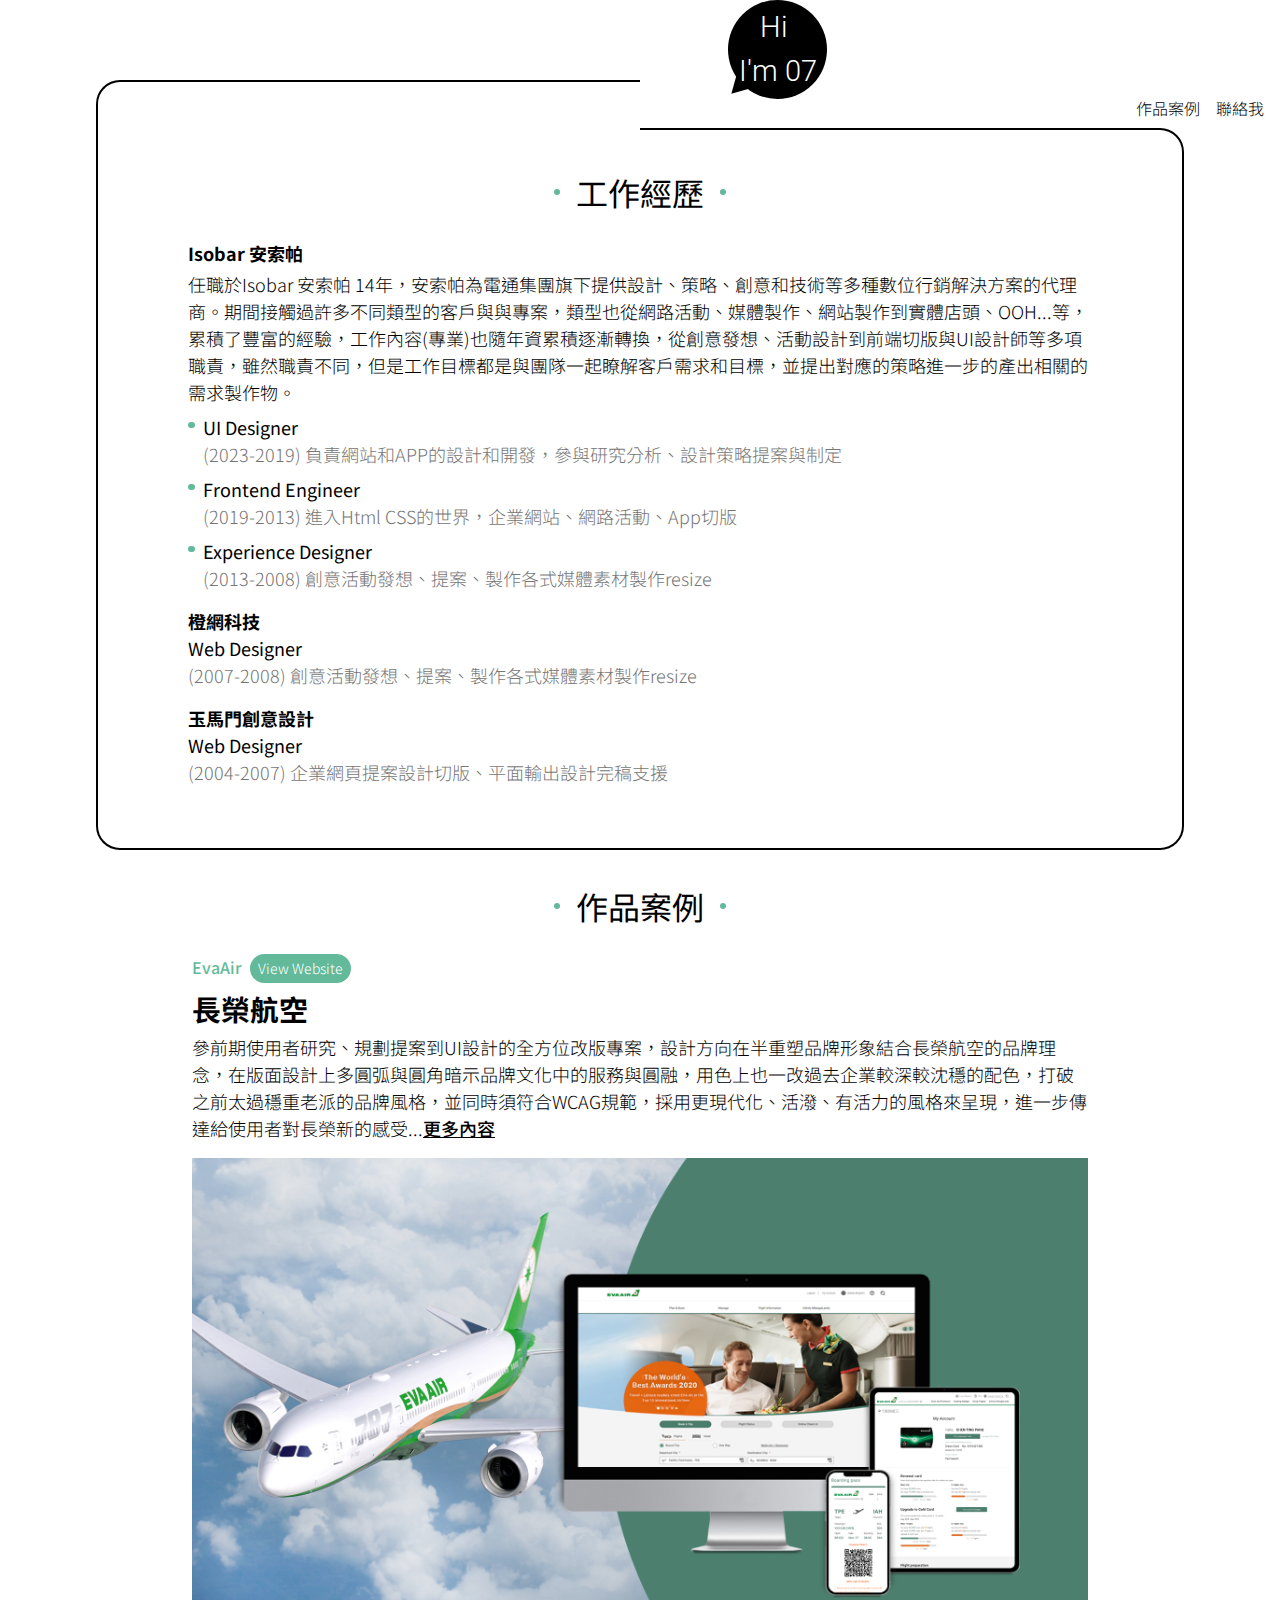
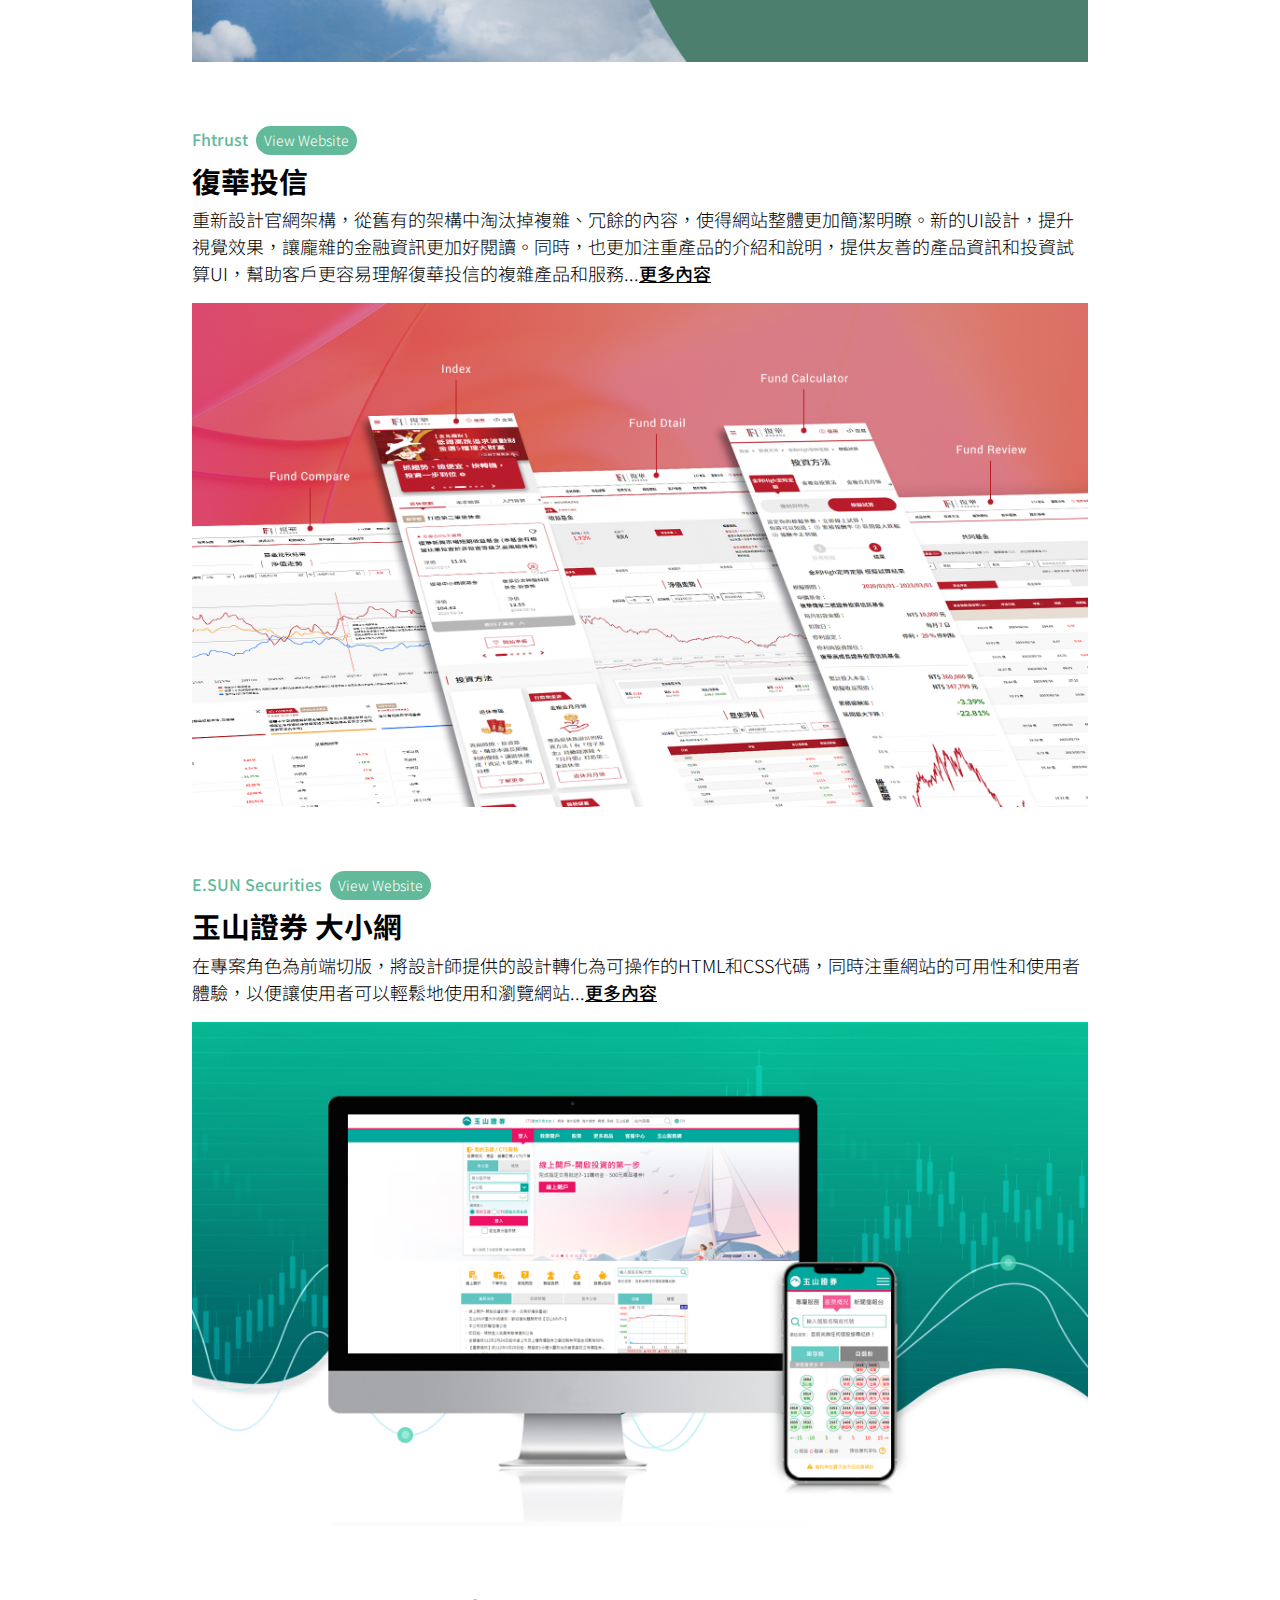
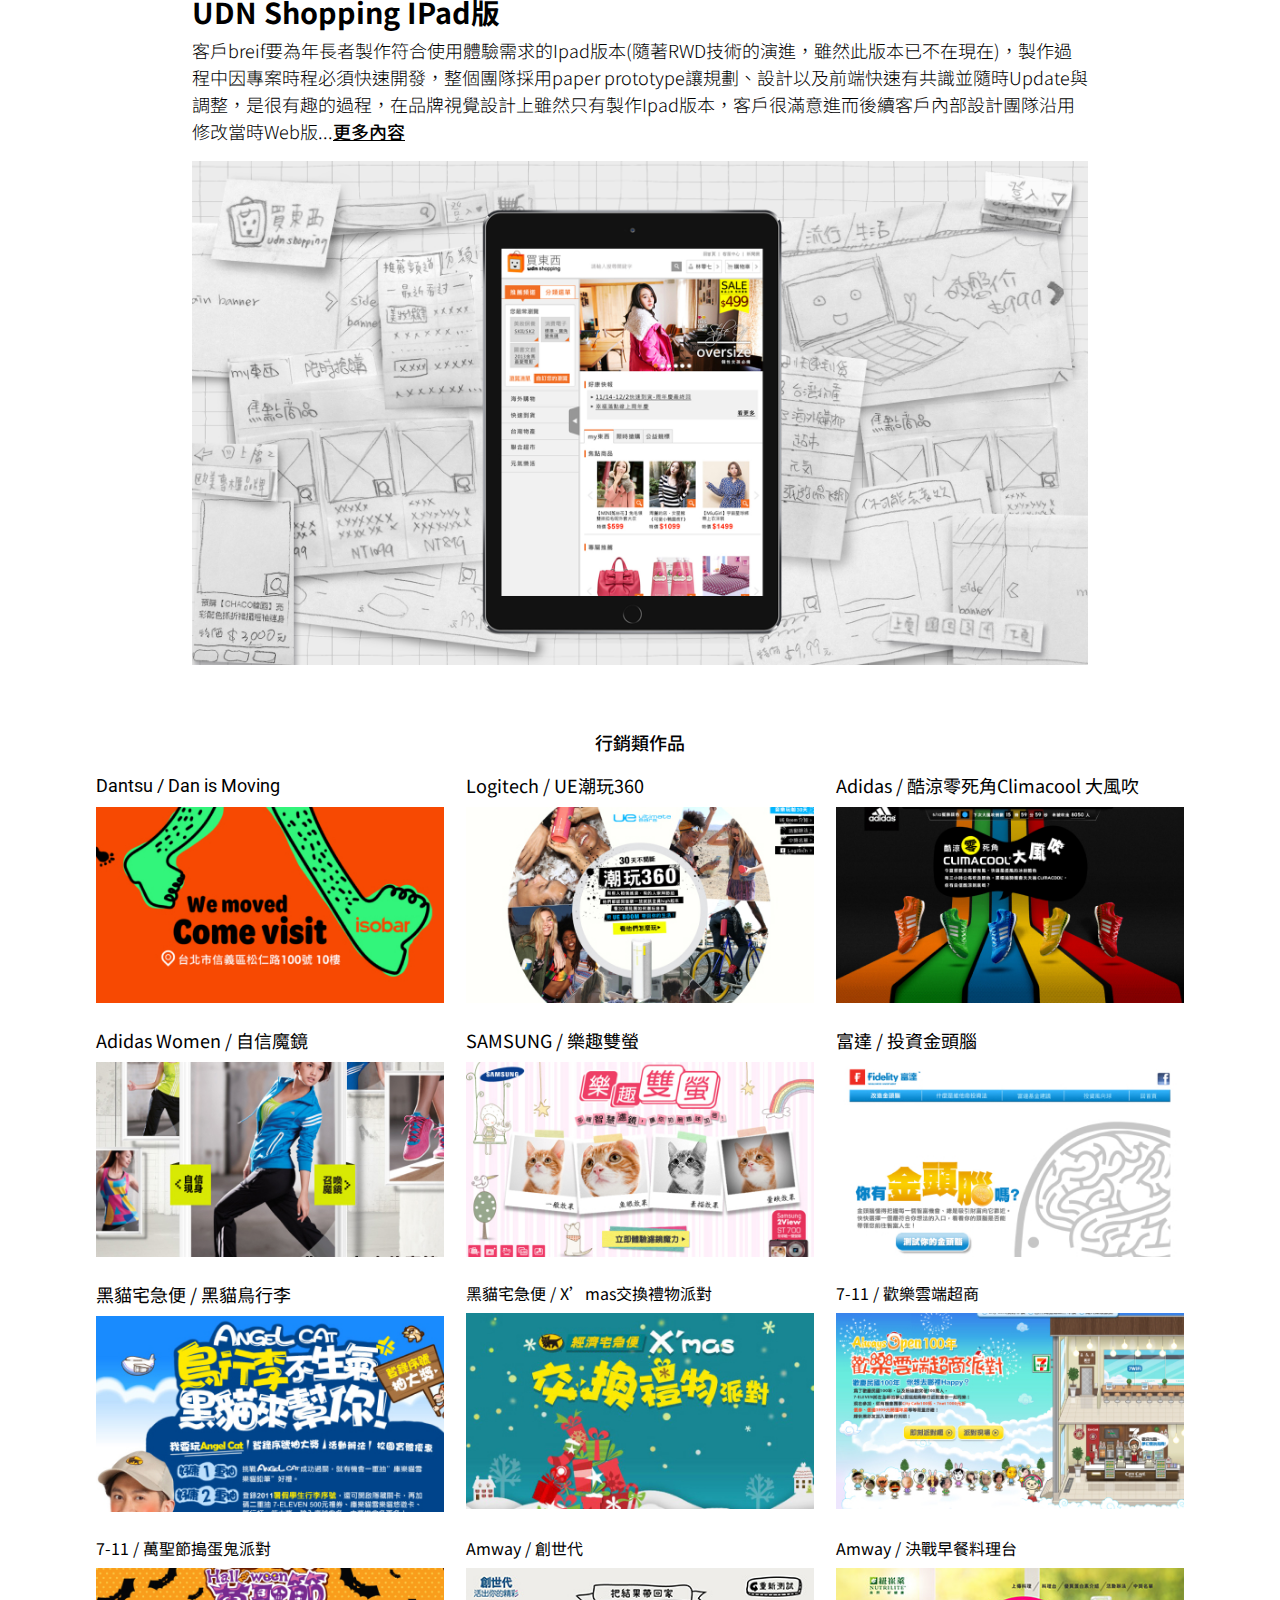
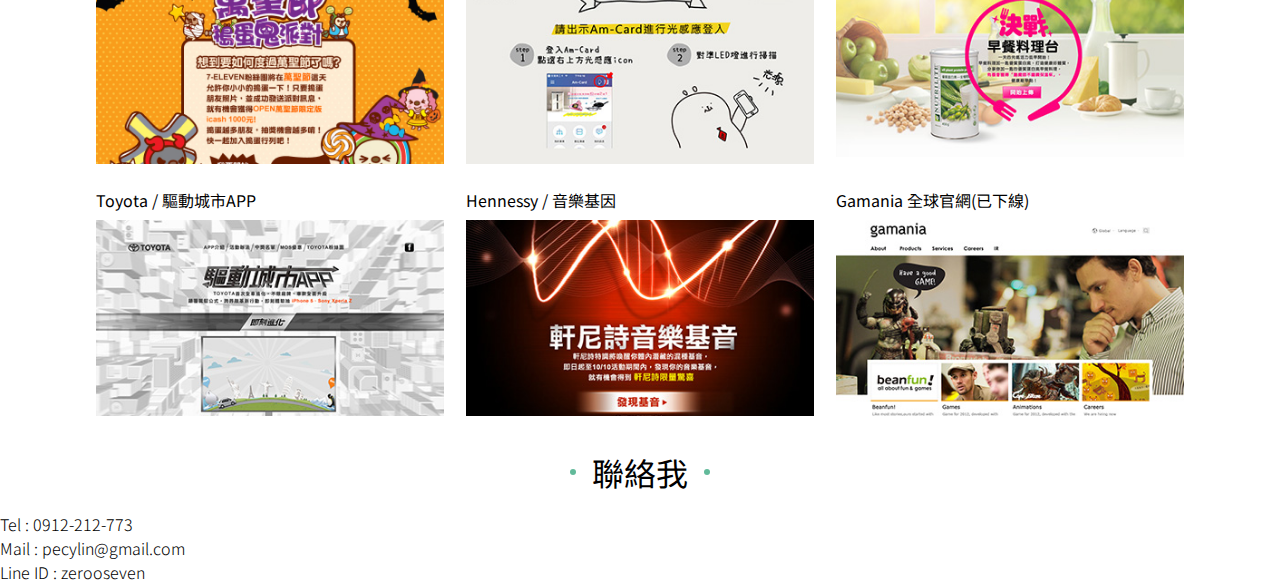
==== commit 1ffda866: "content upload" ====
--- a/index.html
+++ b/index.html
@@ -11,26 +11,28 @@
 	<link
 		href="https://fonts.googleapis.com/css2?family=Noto+Sans+TC:wght@300;400;500;700&family=Roboto:wght@100;300;400;500;700&display=swap"
 		rel="stylesheet">
+	<script src="https://ajax.googleapis.com/ajax/libs/jquery/2.2.4/jquery.min.js"></script>
+	<script src="js/global.js"></script>
 	<title>07's Profile</title>
-	<style>
-		html {
-			scroll-behavior: smooth;
-		}
-	</style>
 </head>
 
 <body>
-	<div id="wrap" class="mt-10">
+	<div id="wrap" class="index">
 		<h1 class="sr-only">07's Profile</h1>
+		<header class="header--index contentWidth">
+			<a href="javascript:;" class="navToggle">
+				<span class="navToggle-hamburger"></span>
+			</a>
+			<nav class="nav">
+				<!-- <a href="javascript:;" class="nav-item">En Version</a> -->
+				<a href="#works" class="nav-item">作品案例</a>
+				<a href="#contact" class="nav-item">聯絡我</a>
+			</nav>
+		</header>
 		<div class="info contentWidth">
 			<div class="avatar">
 				<div class="avatarImg fontRobo"></div>
 			</div>
-			<nav class="nav">
-				<a href="javascript:;" class="nav-item">En Version(coming soon)</a>
-				<a href="#works" class="nav-item">歷年作品</a>
-				<a href="#contact" class="nav-item">聯絡我</a>
-			</nav>
 			<div class="infoContent pb-8">
 				<h2 class="h2 h2--dots font-xLarge font-weight400 mt-2">工作經歷</h2>
 				<div class="description mt-6 mb-8">
@@ -42,23 +44,23 @@
 					<ul class="timeline mt-2 mb-4">
 						<li class="timeline-item">
 							<p class="font-medium font-weight400">UI Designer<br /><span
-									class="font-gray500 font-weight300">(2019-2023)
+									class="font-gray500 font-weight300">(2023-2019)
 									負責網站和APP的設計和開發，參與研究分析、設計策略提案與制定</span>
 							</p>
 						</li>
 						<li class="timeline-item">
-							<p class="font-medium font-weight400">前端切版<br /><span
-									class="font-gray500 font-weight300">(2014-2019) 進入Html CSS的世界，企業網站、網路活動、App切版</span>
+							<p class="font-medium font-weight400">Frontend Engineer<br /><span
+									class="font-gray500 font-weight300">(2019-2013) 進入Html CSS的世界，企業網站、網路活動、App切版</span>
 							</p>
 						</li>
 						<li class="timeline-item">
-							<p class="font-medium font-weight400">經驗設計師<br /><span
-									class="font-gray500 font-weight300">(2008-2014) 創意活動發想、提案、製作各式媒體素材製作resize</span>
+							<p class="font-medium font-weight400">Experience Designer<br /><span
+									class="font-gray500 font-weight300">(2013-2008) 創意活動發想、提案、製作各式媒體素材製作resize</span>
 							</p>
 						</li>
 					</ul>
 					<p class="font-medium font-weight700 mt-4">橙網科技</p>
-					<p class="font-medium font-weight400">經驗設計師<br /><span
+					<p class="font-medium font-weight400">Web Designer<br /><span
 							class="font-gray500 font-weight300">(2007-2008) 創意活動發想、提案、製作各式媒體素材製作resize</span></p>
 					<p class="font-medium font-weight700 mt-4">玉馬門創意設計</p>
 					<p class="font-medium font-weight400">Web Designer<br /><span
@@ -67,7 +69,7 @@
 			</div>
 		</div>
 		<div class="works articleWidth">
-			<h2 id="works" class="h2 h2--dots h2--works font-xLarge font-weight400">歷年作品</h2>
+			<h2 id="works" class="h2 h2--dots h2--works font-xLarge font-weight400">作品案例</h2>
 			<ul class="listWorks mt-6">
 				<li class="listWorks-item">
 					<p><span class="font-cyan500 font-weight500">EvaAir</span><a
@@ -93,7 +95,7 @@
 						重新設計官網架構，從舊有的架構中淘汰掉複雜、冗餘的內容，使得網站整體更加簡潔明瞭。新的UI設計，提升視覺效果，讓龐雜的金融資訊更加好閱讀。同時，也更加注重產品的介紹和說明，提供友善的產品資訊和投資試算UI，幫助客戶更容易理解復華投信的複雜產品和服務...<a
 							href="works2.html" class="link--works font-weight500">更多內容</a>
 					</p>
-					<a href="works1.html">
+					<a href="works2.html">
 						<img src="images/img-work2.jpg" class="img mt-4" />
 					</a>
 				</li>
@@ -107,7 +109,7 @@
 						在專案角色為前端切版，將設計師提供的設計轉化為可操作的HTML和CSS代碼，同時注重網站的可用性和使用者體驗，以便讓使用者可以輕鬆地使用和瀏覽網站...<a
 							href="works3.html" class="link--works font-weight500">更多內容</a>
 					</p>
-					<a href="works1.html">
+					<a href="works3.html">
 						<img src="images/img-work3.jpg" class="img mt-4" />
 					</a>
 				</li>
@@ -118,55 +120,82 @@
 						prototype讓規劃、設計以及前端快速有共識並隨時Update與調整，是很有趣的過程，在品牌視覺設計上雖然只有製作Ipad版本，客戶很滿意進而後續客戶內部設計團隊沿用修改當時Web版...<a
 							href="works3.html" class="link--works font-weight500">更多內容</a>
 					</p>
-					<a href="works1.html">
+					<a href="works4.html">
 						<img src="images/img-work4.jpg" class="img mt-4" />
 					</a>
 				</li>
 			</ul>
 		</div>
-		<h2 id="works" class="">行銷類作品</h2>
+		<h4 id="works" class="w100 alignCenter font-medium font-weight500 mb-4">行銷類作品</h4>
 		<ul class="listMoreWork contentWidth">
 			<li class="listMoreWork-item">
-				<p class="fontRobo font-medium font-weight500">Dantsu / Dan is Moving</p>
+				<p class="fontRobo font-medium font-weight400">Dantsu / Dan is Moving</p>
 				<img src="images/img-moreWorks1.jpg" alt="" class="img mt-2">
 			</li>
 			<li class="listMoreWork-item">
-				<p class="font-medium font-weight500">Logitech / UE潮玩360</p>
+				<p class="font-medium font-weight400">Logitech / UE潮玩360</p>
 				<img src="images/img-moreWorks2.jpg" alt="" class="img mt-2">
 			</li>
 			<li class="listMoreWork-item">
-				<p class="font-medium font-weight500">Adidas / 酷涼零死角Climacool 大風吹</p>
+				<p class="font-medium font-weight400">Adidas / 酷涼零死角Climacool 大風吹</p>
 				<img src="images/img-moreWorks3.jpg" alt="" class="img mt-2">
 			</li>
 			<li class="listMoreWork-item">
-				<p class="font-medium font-weight500">Adidas Women / 自信魔鏡</p>
+				<p class="font-medium font-weight400">Adidas Women / 自信魔鏡</p>
 				<img src="images/img-moreWorks4.jpg" alt="" class="img mt-2">
 			</li>
 			<li class="listMoreWork-item">
-				<p class="font-medium font-weight500">SAMSUNG / 樂趣雙螢</p>
+				<p class="font-medium font-weight400">SAMSUNG / 樂趣雙螢</p>
 				<img src="images/img-moreWorks5.jpg" alt="" class="img mt-2">
 			</li>
 			<li class="listMoreWork-item">
-				<p class="font-medium font-weight500">富達 / 投資金頭腦</p>
+				<p class="font-medium font-weight400">富達 / 投資金頭腦</p>
 				<img src="images/img-moreWorks6.jpg" alt="" class="img mt-2">
 			</li>
 			<li class="listMoreWork-item">
-				<p class="font-medium font-weight500">黑貓宅急便 / 黑貓鳥行李</p>
+				<p class="font-medium font-weight400">黑貓宅急便 / 黑貓鳥行李</p>
 				<img src="images/img-moreWorks7.jpg" alt="" class="img mt-2">
 			</li>
 			<li class="listMoreWork-item">
-				<p class="font-medium font-weight500">黑貓宅急便 / X’mas交換禮物派對</p>
+				<p class="font-mediu font-weight400">黑貓宅急便 / X’mas交換禮物派對</p>
 				<img src="images/img-moreWorks8.jpg" alt="" class="img mt-2">
 			</li>
 			<li class="listMoreWork-item">
-				<p class="font-medium font-weight500">7-11 / 歡樂雲端超商</p>
+				<p class="font-mediu font-weight400">7-11 / 歡樂雲端超商</p>
 				<img src="images/img-moreWorks9.jpg" alt="" class="img mt-2">
 			</li>
 			<li class="listMoreWork-item">
-				<p class="font-medium font-weight500">7-11 / 萬聖節搗蛋鬼派對</p>
-				<img src="images/img-moreWorks1.jpg" alt="" class="img mt-2">
+				<p class="font-mediu font-weight400">7-11 / 萬聖節搗蛋鬼派對</p>
+				<img src="images/img-moreWorks10.jpg" alt="" class="img mt-2">
+			</li>
+			<li class="listMoreWork-item">
+				<p class="font-mediu font-weight400">Amway / 創世代</p>
+				<img src="images/img-moreWorks11.jpg" alt="" class="img mt-2">
+			</li>
+			<li class="listMoreWork-item">
+				<p class="font-mediu font-weight400">Amway / 決戰早餐料理台</p>
+				<img src="images/img-moreWorks12.jpg" alt="" class="img mt-2">
+			</li>
+			<li class="listMoreWork-item">
+				<p class="font-mediu font-weight400">Toyota / 驅動城市APP</p>
+				<img src="images/img-moreWorks13.jpg" alt="" class="img mt-2">
+			</li>
+			<li class="listMoreWork-item">
+				<p class="font-mediu font-weight400">Hennessy / 音樂基因</p>
+				<img src="images/img-moreWorks14.jpg" alt="" class="img mt-2">
+			</li>
+			<li class="listMoreWork-item">
+				<p class="font-mediu font-weight400">Gamania 全球官網(已下線)</p>
+				<img src="images/img-moreWorks15.jpg" alt="" class="img mt-2">
 			</li>
 		</ul>
+		<h2 class="h2 h2--dots font-xLarge font-weight400 mt-2">聯絡我</h2>
+		<ul id="contact" class="contact mt-4">
+			<li class="contact-item">Tel : 0912-212-773</li>
+			<li class="contact-item">Mail : pecylin@gmail.com</li>
+			<li class="contact-item">Line ID : zerooseven </li>
+		</ul>
+		<a href="#" class="link--goTop"></a>
 	</div>
 </body>
 
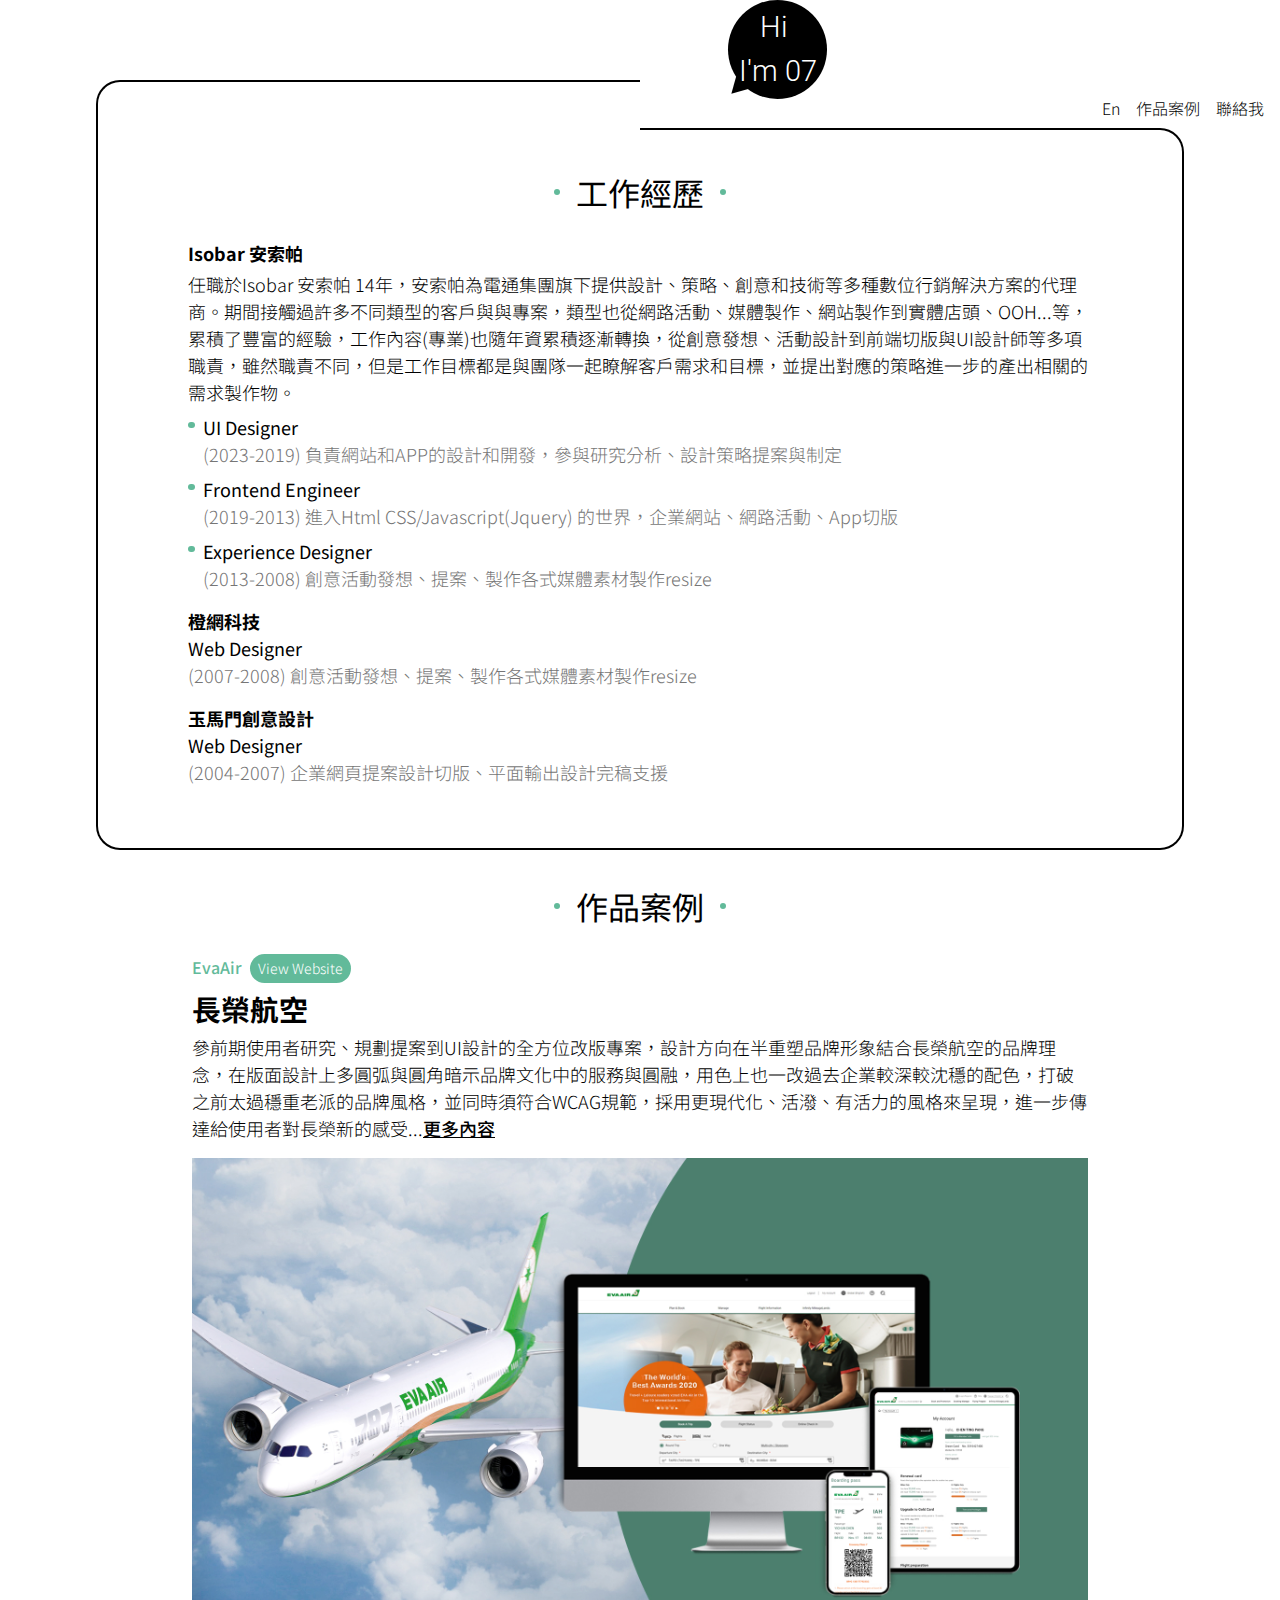
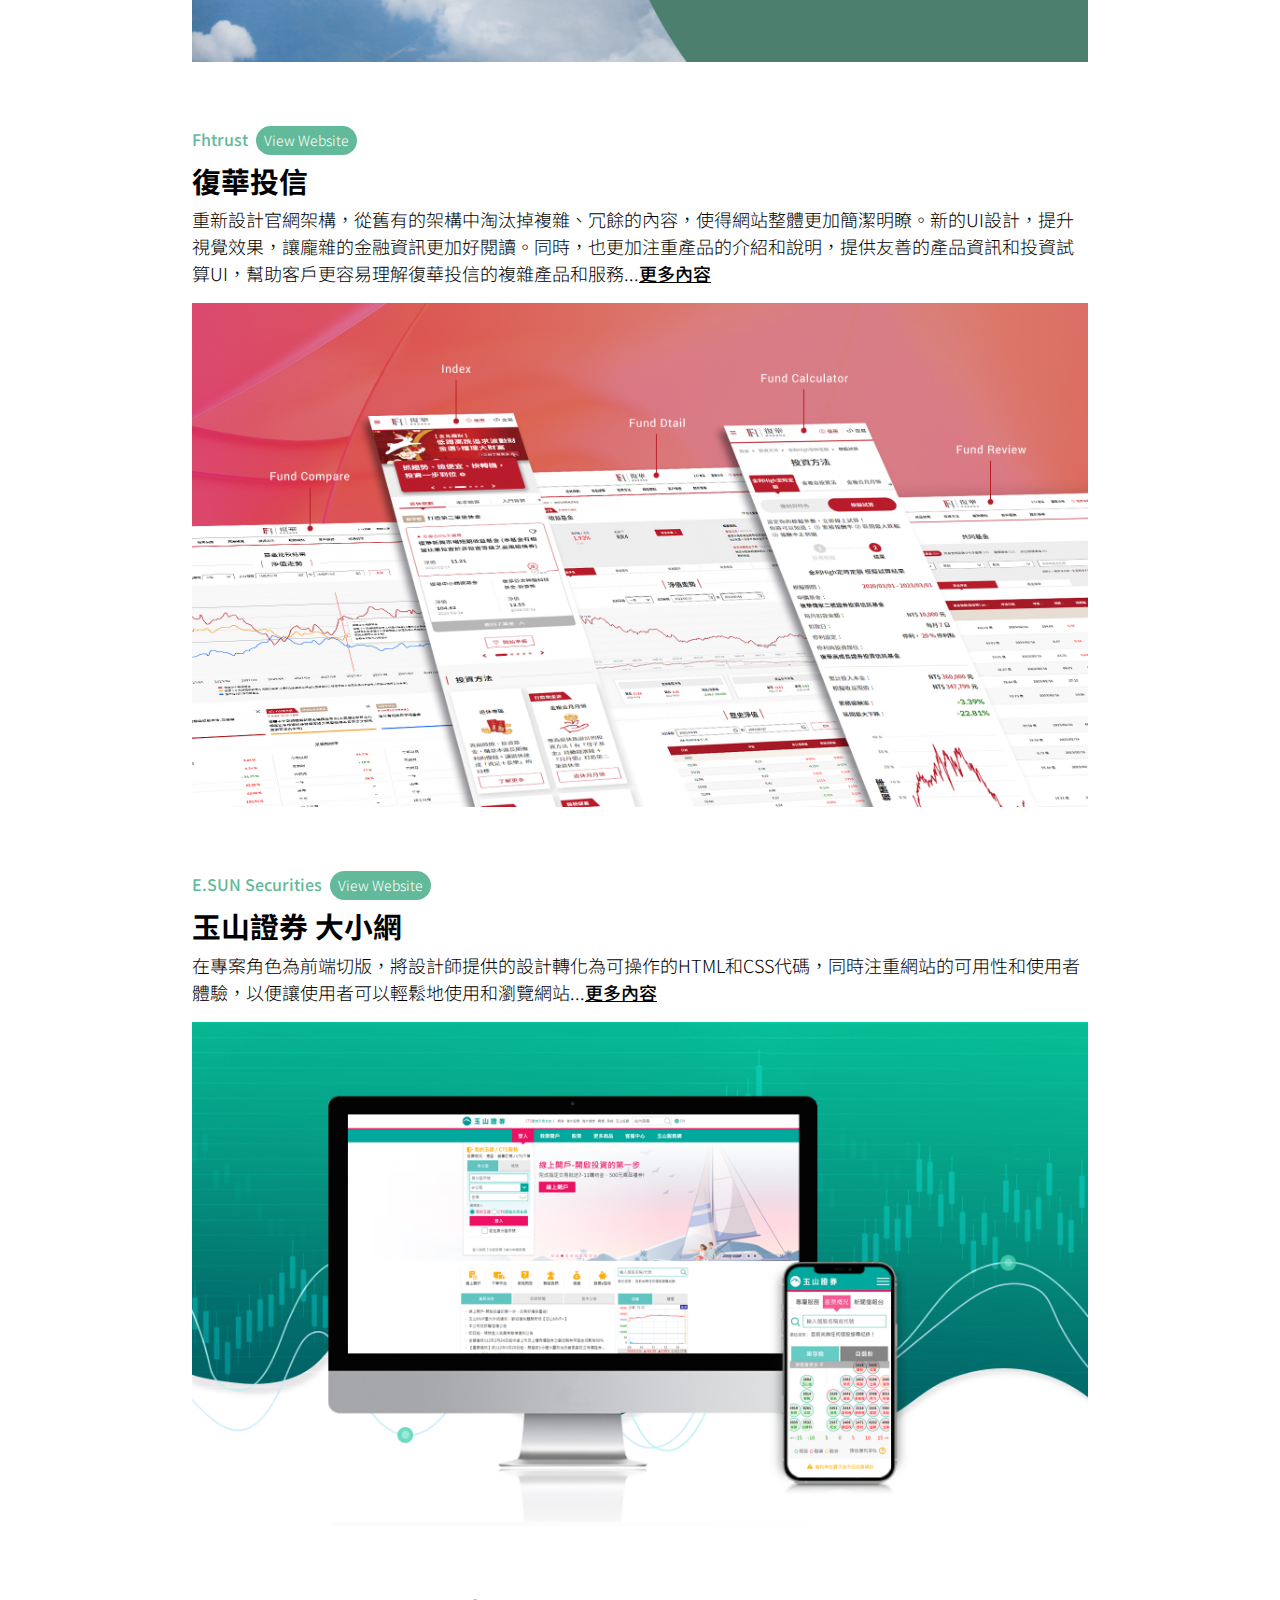
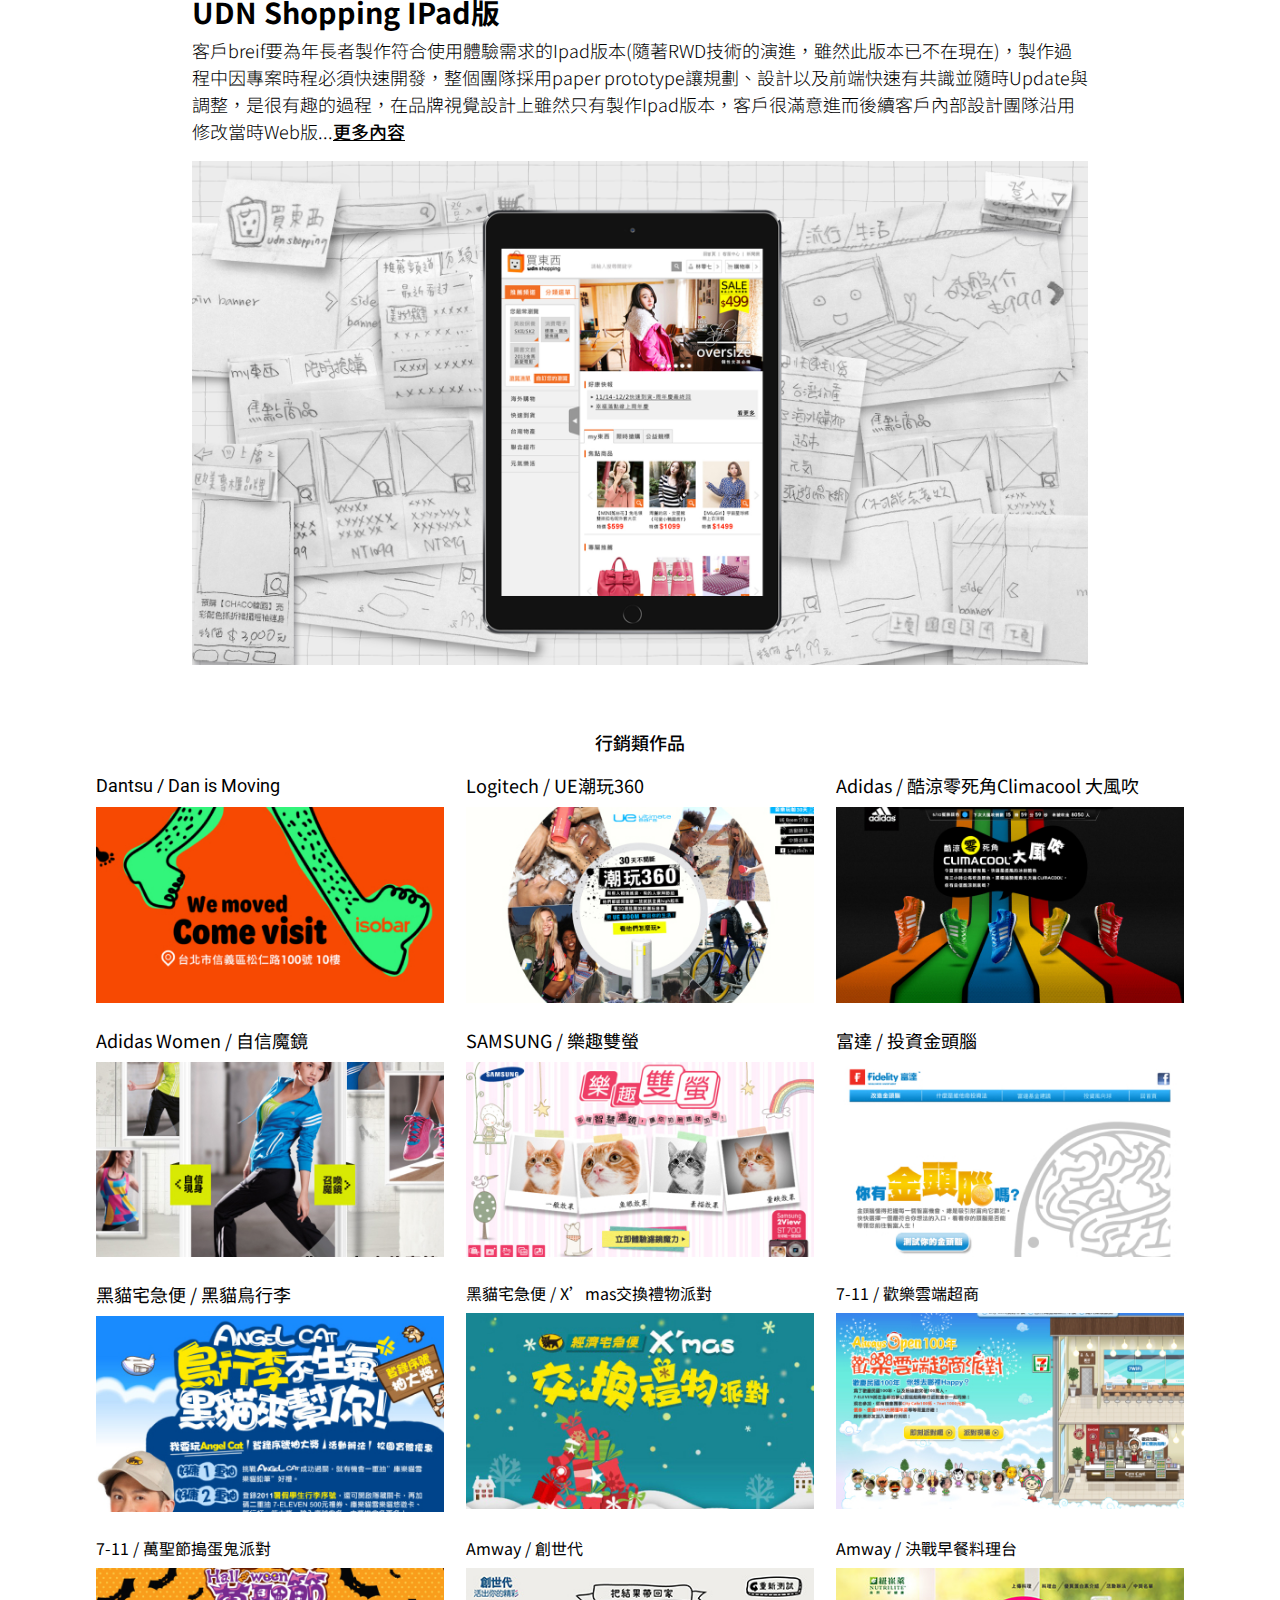
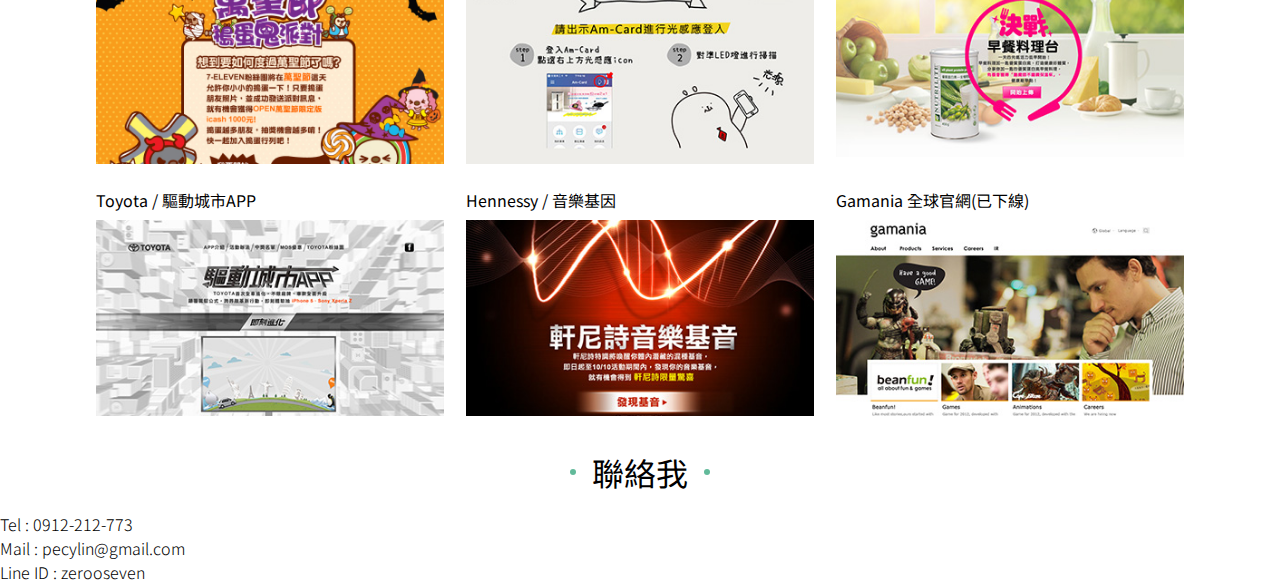
==== commit e8dc68e5: "content modify" ====
--- a/index.html
+++ b/index.html
@@ -24,7 +24,7 @@
 				<span class="navToggle-hamburger"></span>
 			</a>
 			<nav class="nav">
-				<!-- <a href="javascript:;" class="nav-item">En Version</a> -->
+				<a href="javascript:;" class="nav-item">En</a>
 				<a href="#works" class="nav-item">作品案例</a>
 				<a href="#contact" class="nav-item">聯絡我</a>
 			</nav>
@@ -50,7 +50,8 @@
 						</li>
 						<li class="timeline-item">
 							<p class="font-medium font-weight400">Frontend Engineer<br /><span
-									class="font-gray500 font-weight300">(2019-2013) 進入Html CSS的世界，企業網站、網路活動、App切版</span>
+									class="font-gray500 font-weight300">(2019-2013) 進入Html CSS/Javascript(Jquery)
+									的世界，企業網站、網路活動、App切版</span>
 							</p>
 						</li>
 						<li class="timeline-item">
@@ -118,7 +119,7 @@
 					<p class="font-medium font-weight300 mt-1">
 						客戶breif要為年長者製作符合使用體驗需求的Ipad版本(隨著RWD技術的演進，雖然此版本已不在現在)，製作過程中因專案時程必須快速開發，整個團隊採用paper
 						prototype讓規劃、設計以及前端快速有共識並隨時Update與調整，是很有趣的過程，在品牌視覺設計上雖然只有製作Ipad版本，客戶很滿意進而後續客戶內部設計團隊沿用修改當時Web版...<a
-							href="works3.html" class="link--works font-weight500">更多內容</a>
+							href="works4.html" class="link--works font-weight500">更多內容</a>
 					</p>
 					<a href="works4.html">
 						<img src="images/img-work4.jpg" class="img mt-4" />
